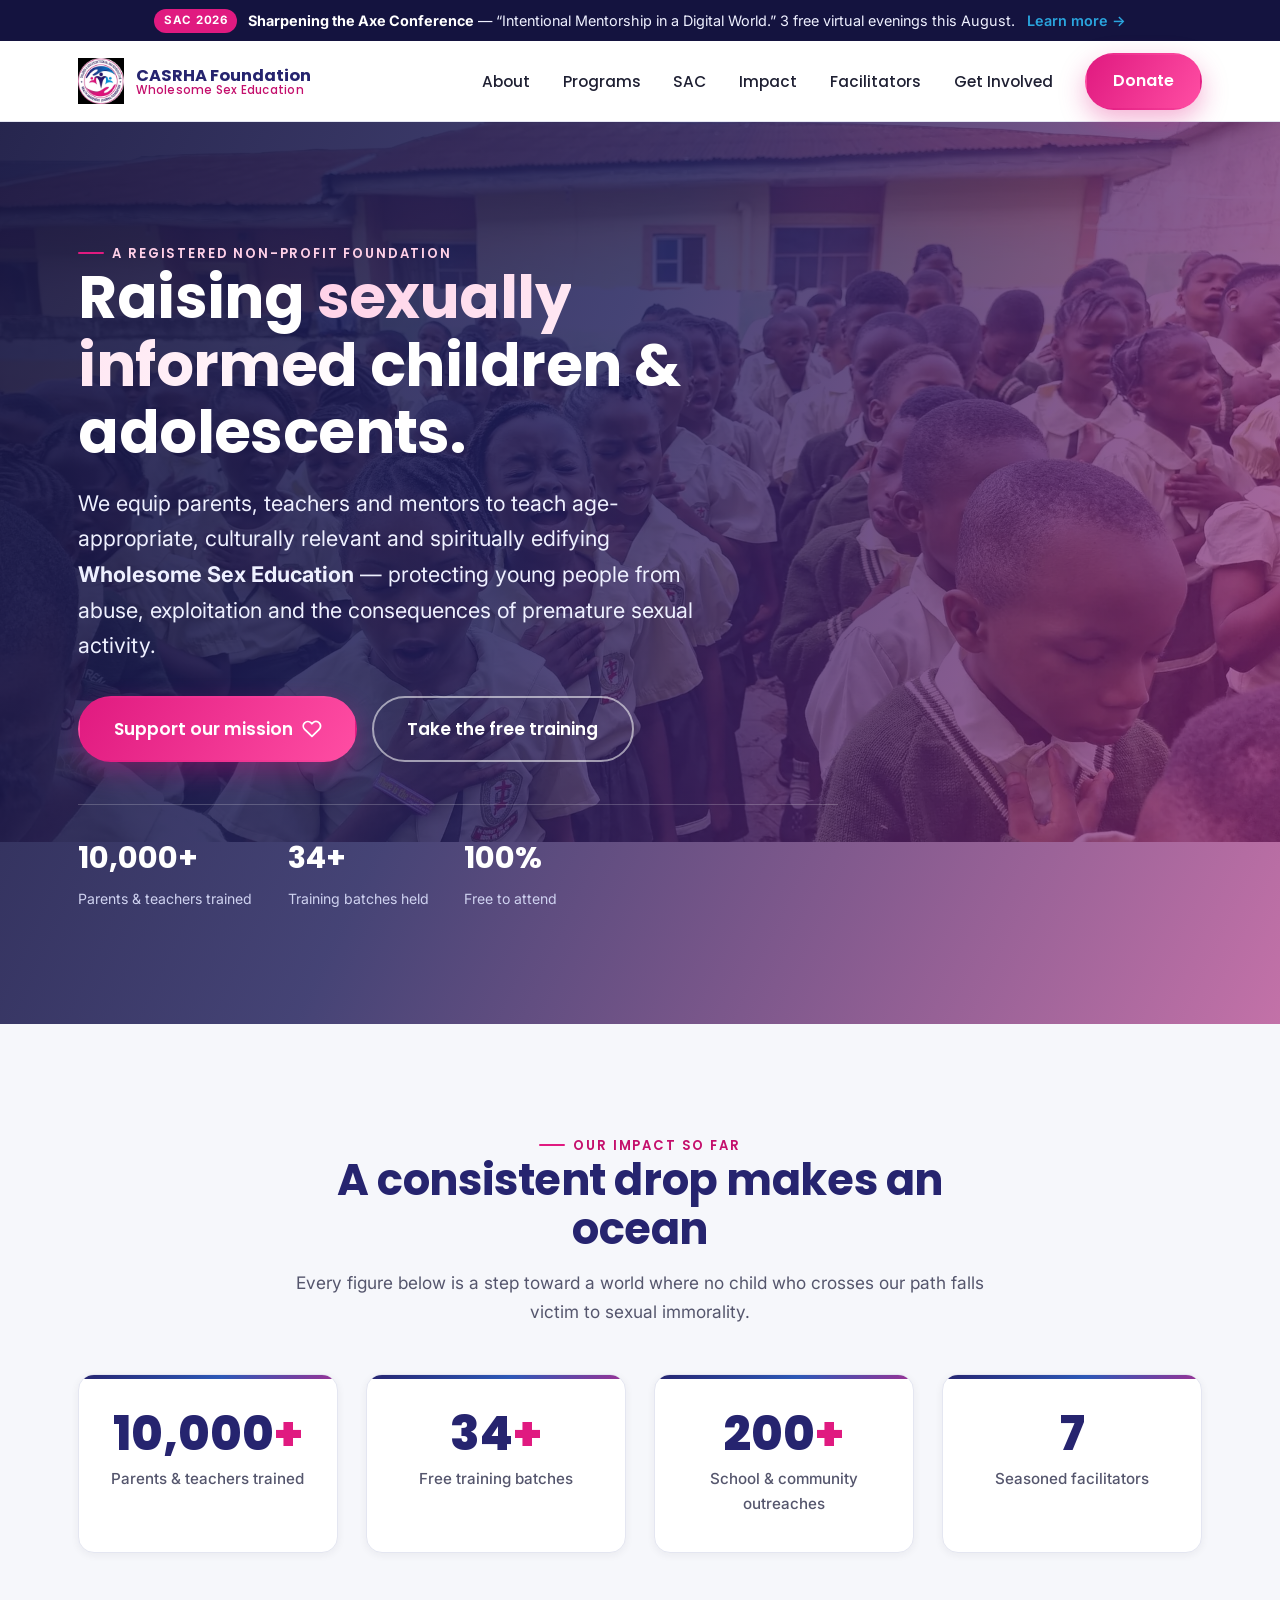
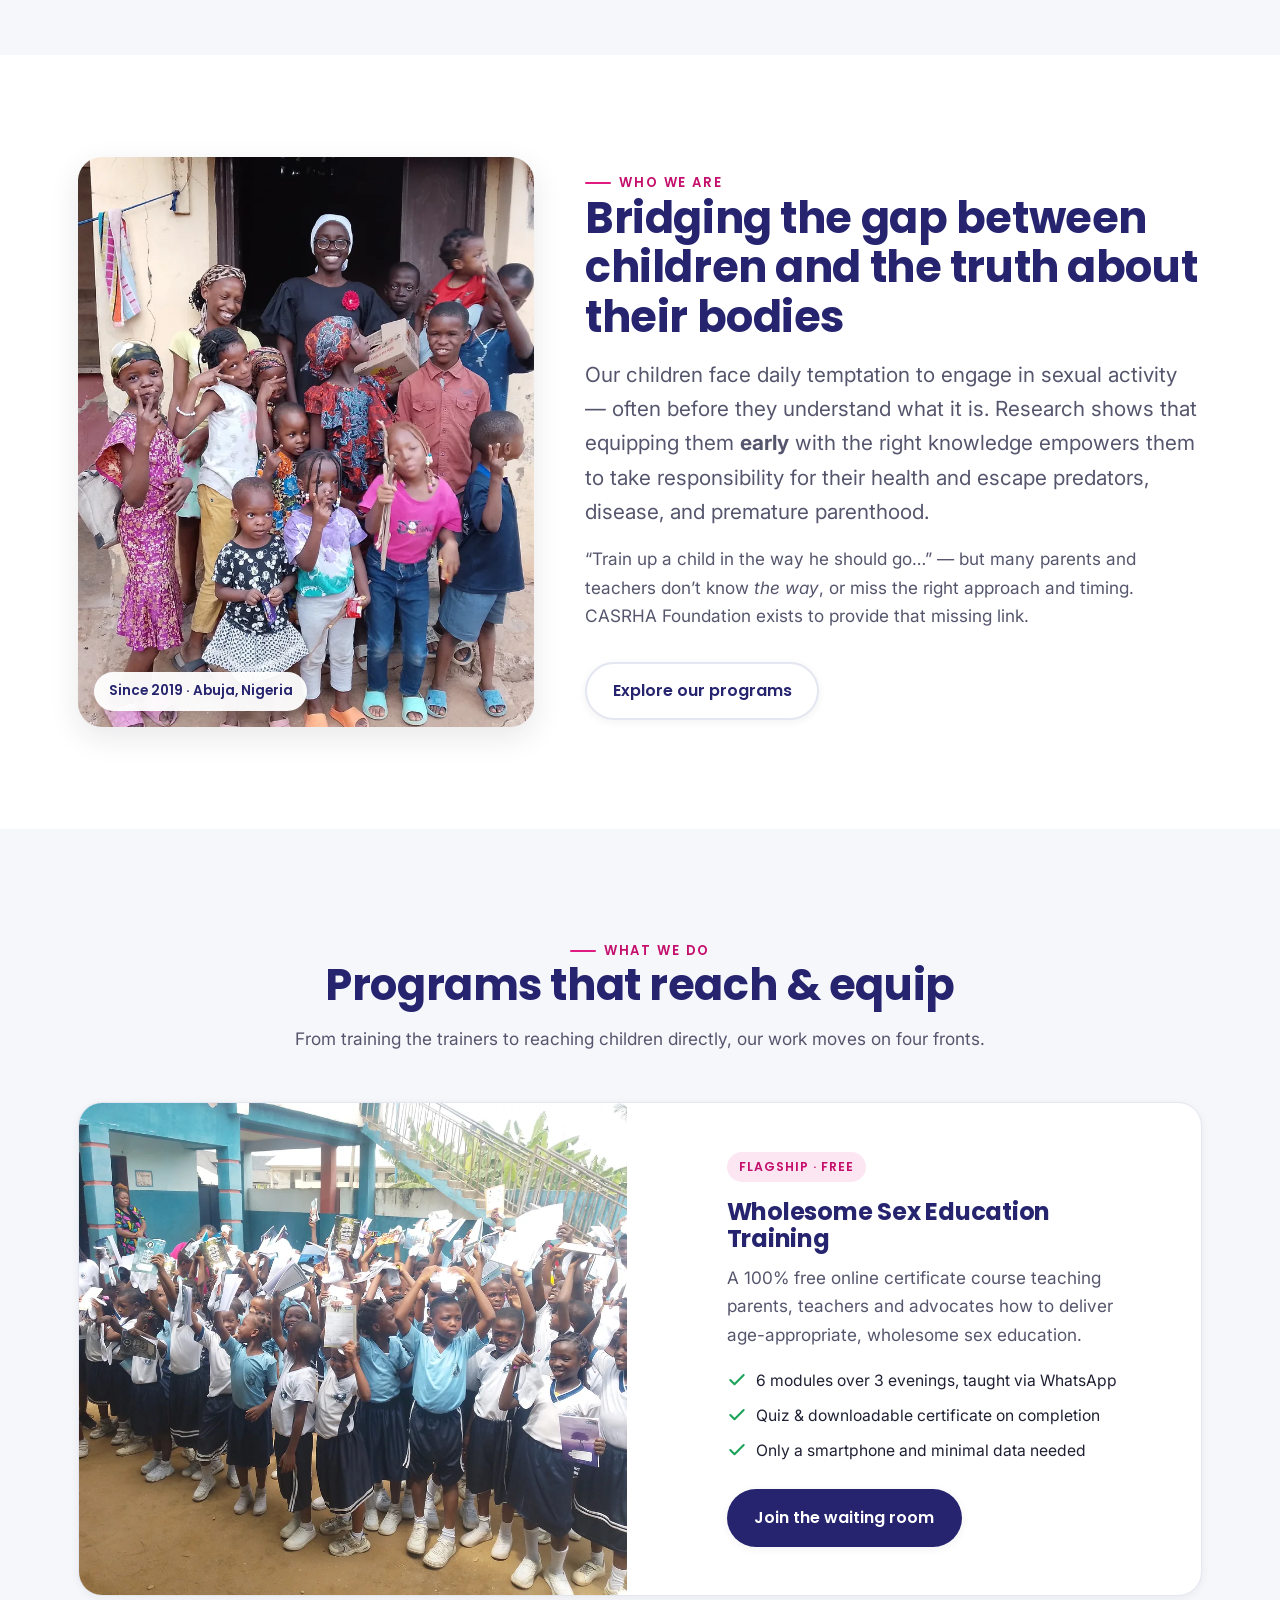
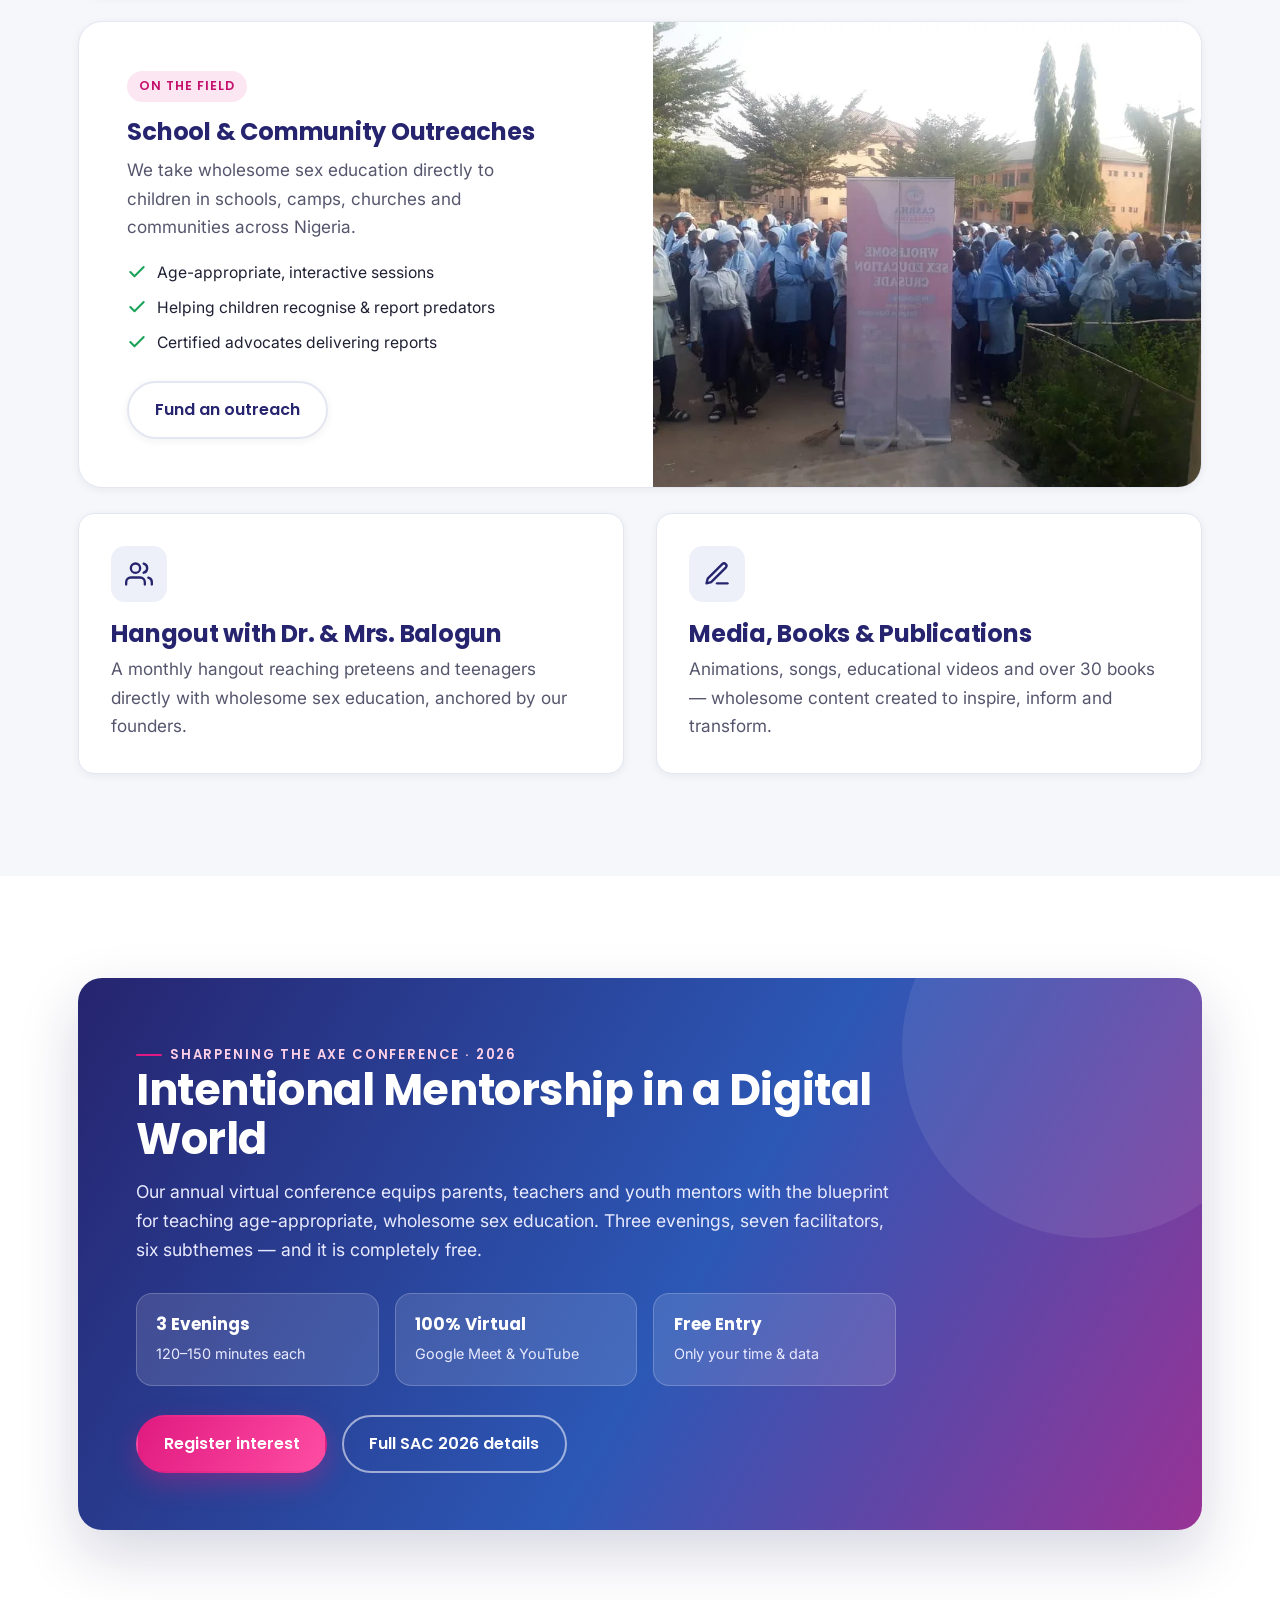
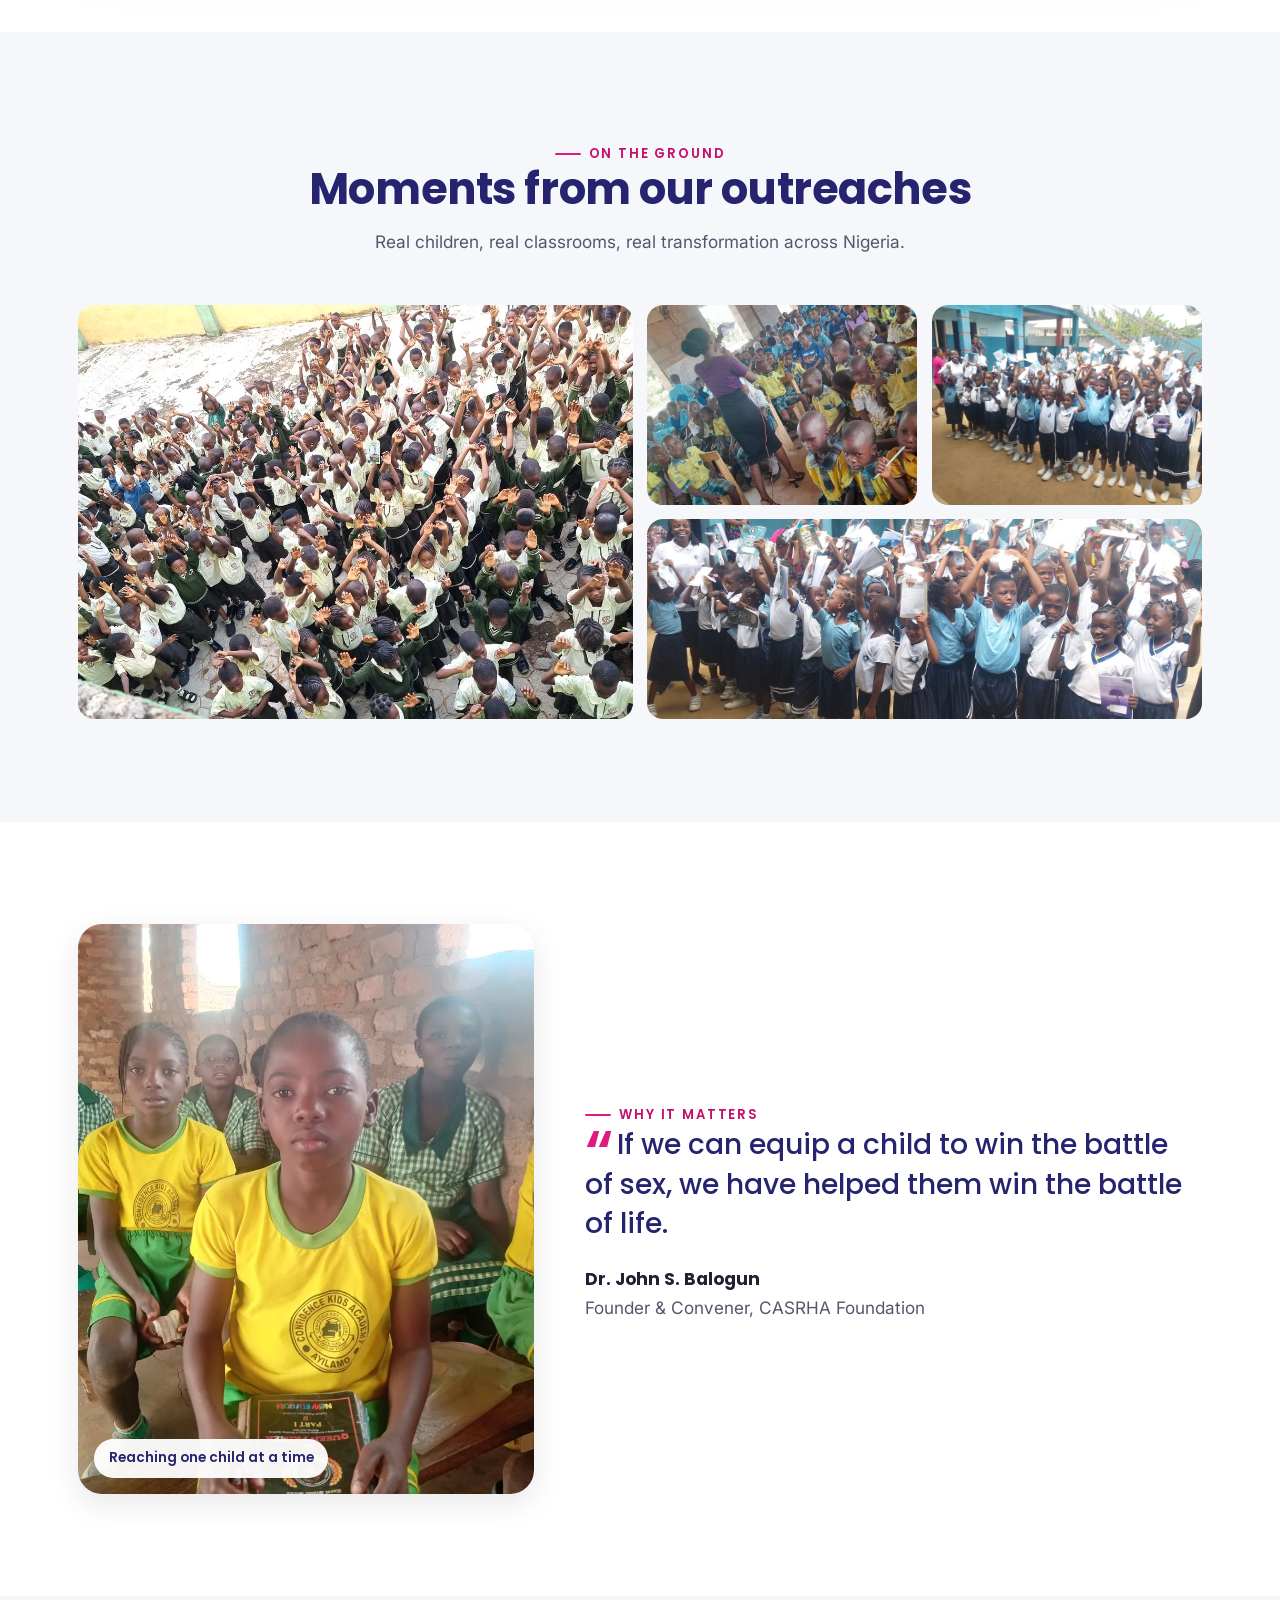
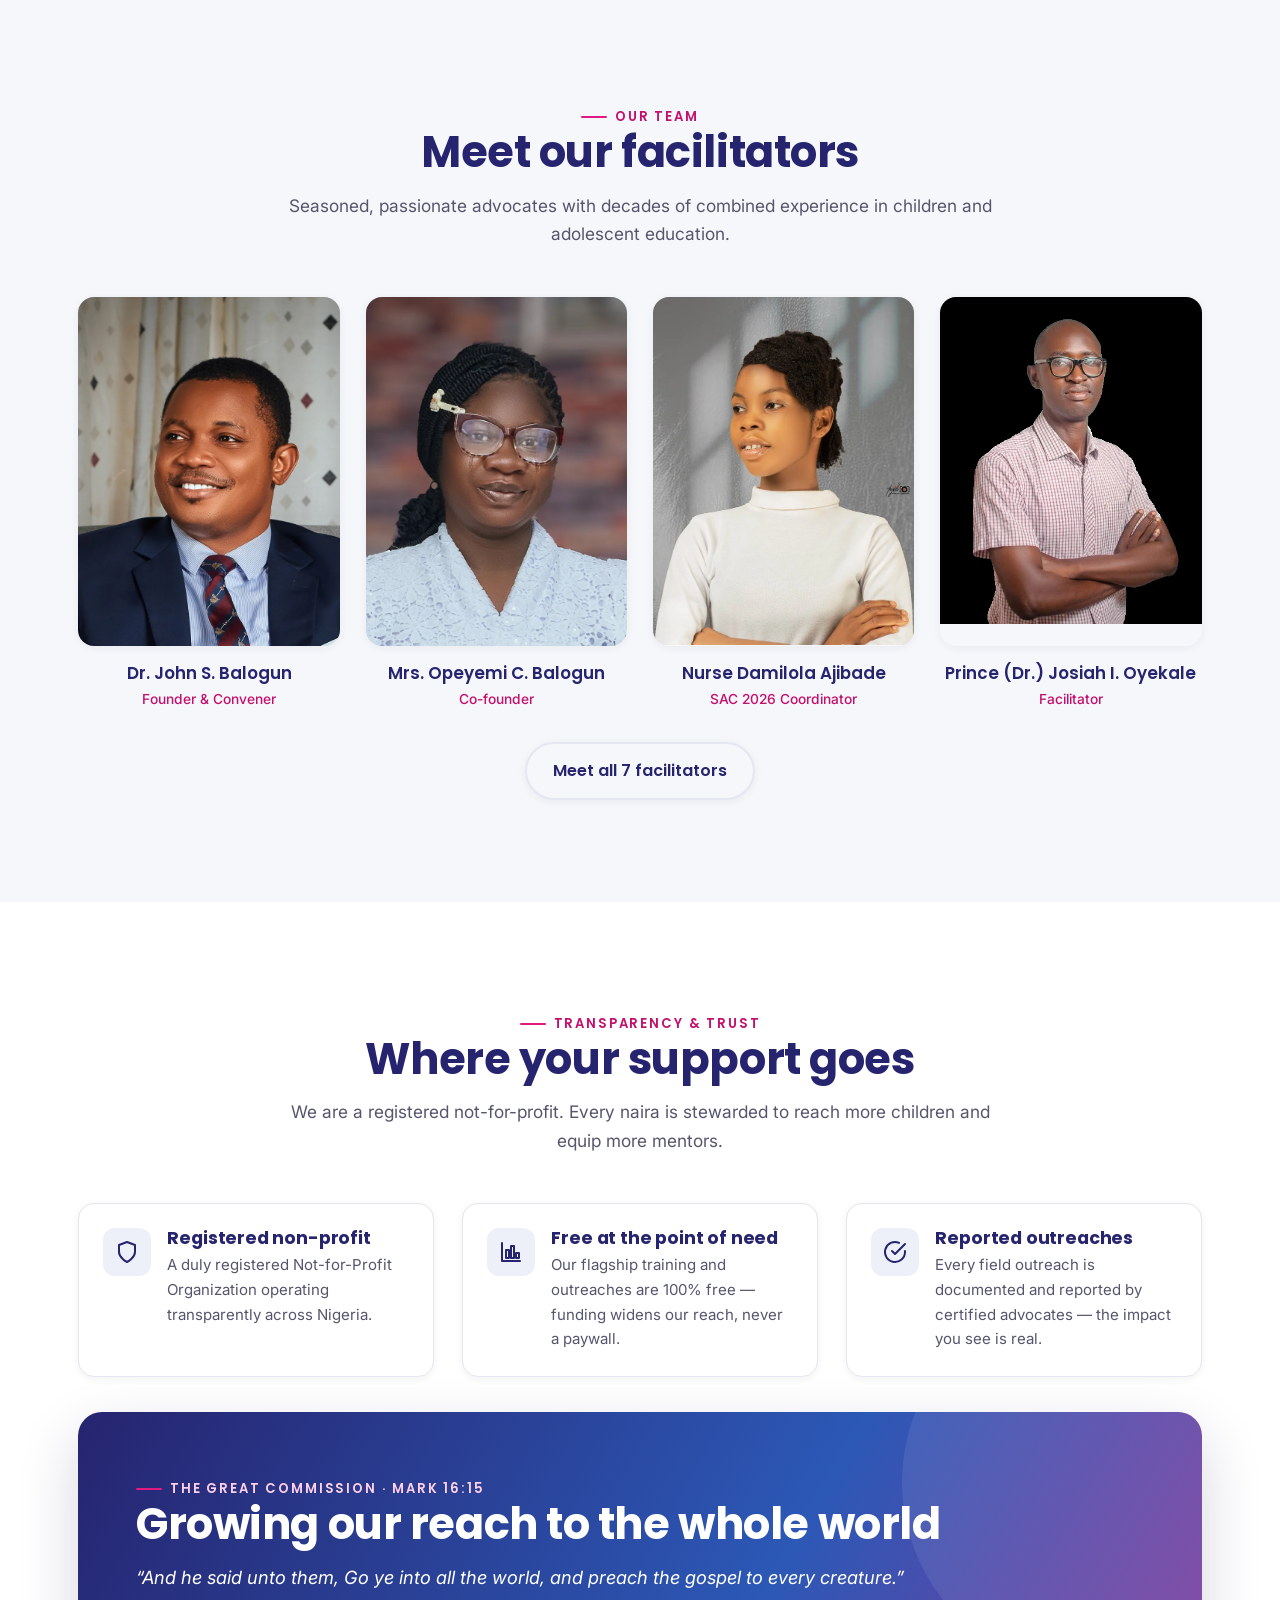
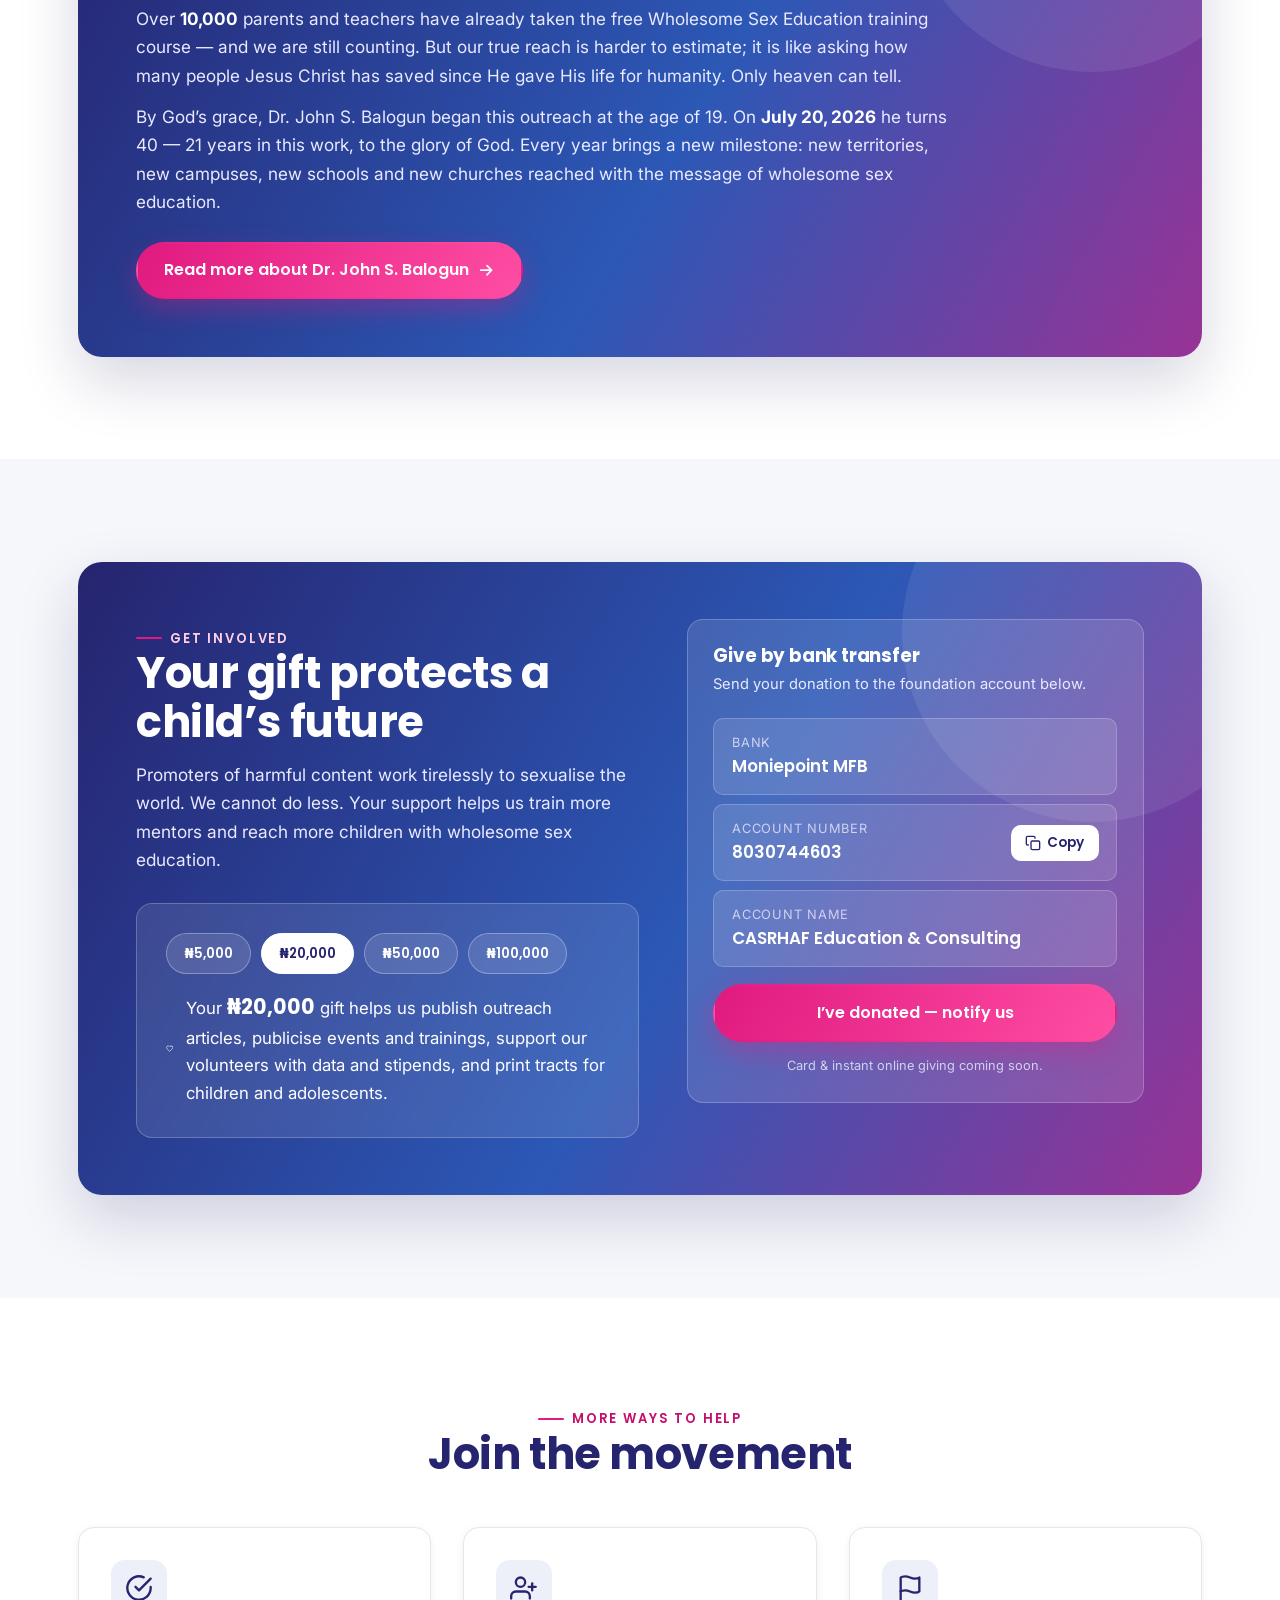
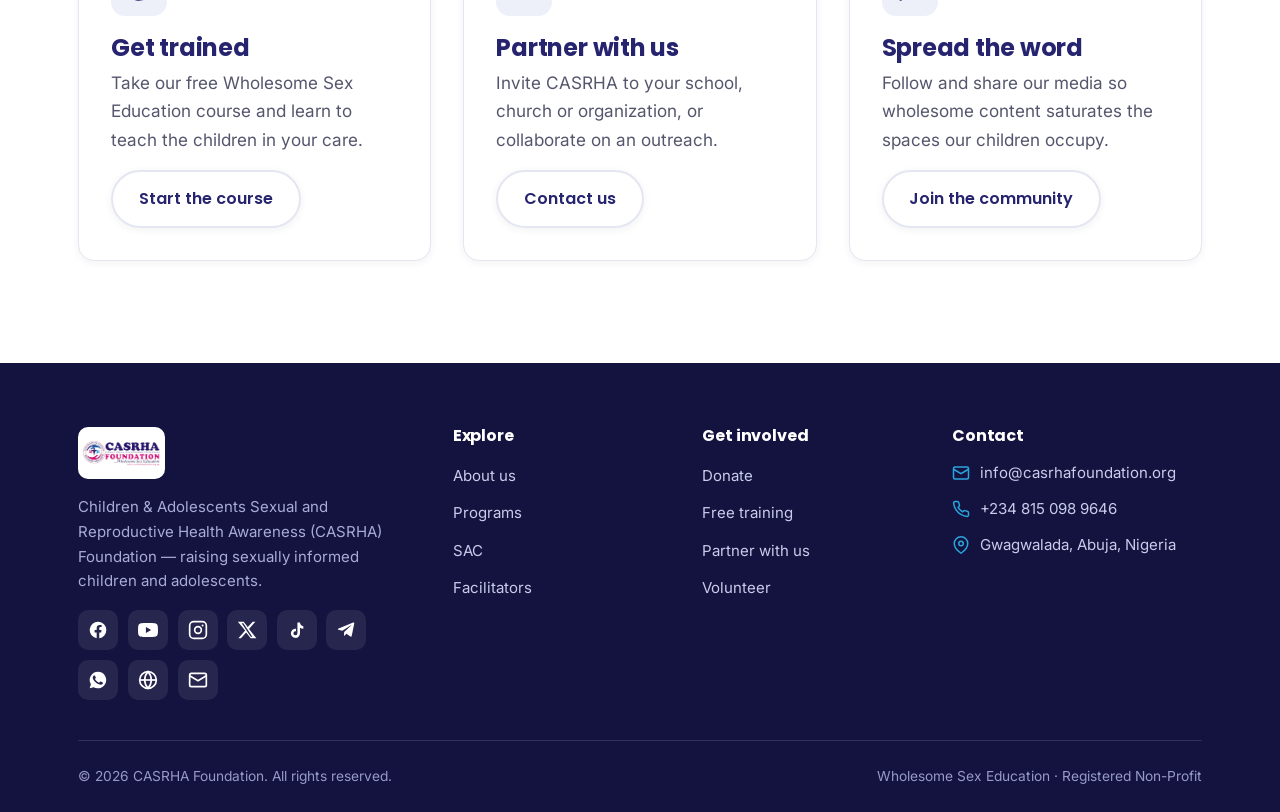
==== index.html @ a13e9d4f "Add files via upload" ====
<!DOCTYPE html>
<html lang="en">
<head>
  <meta charset="UTF-8" />
  <meta name="viewport" content="width=device-width, initial-scale=1.0" />
  <title>CASRHA Foundation — Raising Sexually Informed Children &amp; Adolescents</title>
  <meta name="description" content="The CASRHA Foundation equips parents, teachers and mentors to teach age-appropriate, wholesome sex education — protecting children and adolescents from abuse, exploitation and the consequences of premature sexual activity." />
  <meta name="theme-color" content="#26246F" />

  <!-- Open Graph -->
  <meta property="og:title" content="CASRHA Foundation — Wholesome Sex Education" />
  <meta property="og:description" content="Raising sexually informed children and adolescents through age-appropriate, wholesome sex education." />
  <meta property="og:type" content="website" />
  <meta property="og:image" content="assets/outreach/hero-main.jpg" />

  <link rel="icon" type="image/png" href="assets/logo/casrha-round.jpg" />

  <!-- Fonts: preconnect + display swap for speed -->
  <link rel="preconnect" href="https://fonts.googleapis.com" />
  <link rel="preconnect" href="https://fonts.gstatic.com" crossorigin />
  <link href="https://fonts.googleapis.com/css2?family=Poppins:wght@500;600;700;800&family=Inter:wght@400;500;600&display=swap" rel="stylesheet" />

  <link rel="preload" as="image" href="assets/outreach/hero-main.webp" />
  <link rel="stylesheet" href="css/styles.css" />
</head>
<body>
  <a class="skip-link" href="#main">Skip to main content</a>

  <!-- ===================== ANNOUNCEMENT ===================== -->
  <div class="announce">
    <div class="container">
      <span class="announce__badge">SAC 2026</span>
      <span><strong>Sharpening the Axe Conference</strong> — “Intentional Mentorship in a Digital World.” 3 free virtual evenings this August.</span>
      <a href="sac.html">Learn more →</a>
    </div>
  </div>

  <!-- ===================== HEADER ===================== -->
  <header class="header">
    <div class="container nav">
      <a class="brand" href="index.html" aria-label="CASRHA Foundation home">
        <img src="assets/logo/casrha-round.webp" onerror="this.onerror=null;this.src='assets/logo/casrha-round.jpg'" alt="CASRHA Foundation logo" width="46" height="46" />
        <span class="brand__text">CASRHA Foundation<span>Wholesome Sex Education</span></span>
      </a>

      <button class="nav__toggle" aria-label="Open menu" aria-expanded="false" aria-controls="navmenu">
        <span></span><span></span><span></span>
      </button>

      <div class="nav__menu" id="navmenu">
        <nav class="nav__links" aria-label="Primary">
          <a href="about.html">About</a>
          <a href="#programs">Programs</a>
          <a href="sac.html">SAC</a>
          <a href="#impact">Impact</a>
          <a href="#team">Facilitators</a>
          <a href="#involved">Get Involved</a>
        </nav>
        <a href="#donate" class="btn btn--cta">Donate</a>
      </div>
    </div>
  </header>
  <div class="nav__backdrop" aria-hidden="true"></div>

  <main id="main">

    <!-- ===================== HERO ===================== -->
    <section class="hero">
      <div class="hero__media">
        <picture>
          <source srcset="assets/outreach/hero-main.webp" type="image/webp" />
          <img src="assets/outreach/hero-main.jpg" alt="Nigerian schoolchildren singing together at a CASRHA Foundation outreach" fetchpriority="high" />
        </picture>
      </div>
      <div class="container">
        <div class="hero__inner">
          <span class="eyebrow" style="color:#ffd0e7">A registered non-profit foundation</span>
          <h1>Raising <span class="accent">sexually informed</span> children &amp; adolescents.</h1>
          <p class="hero__sub">
            We equip parents, teachers and mentors to teach age-appropriate, culturally relevant and
            spiritually edifying <strong>Wholesome Sex Education</strong> — protecting young people from abuse,
            exploitation and the consequences of premature sexual activity.
          </p>
          <div class="hero__actions">
            <a href="#donate" class="btn btn--cta btn--lg">Support our mission
              <svg viewBox="0 0 24 24" fill="none" stroke="currentColor" stroke-width="2.2" stroke-linecap="round" stroke-linejoin="round"><path d="M20.8 4.6a5.5 5.5 0 0 0-7.8 0L12 5.7l-1-1a5.5 5.5 0 0 0-7.8 7.8l1 1L12 21l7.8-7.6 1-1a5.5 5.5 0 0 0 0-7.8z"/></svg>
            </a>
            <a href="https://wa.me/2348150989646" class="btn btn--ghost btn--lg" target="_blank" rel="noopener">Take the free training</a>
          </div>
          <div class="hero__trust">
            <div class="hero__trust-item"><strong>10,000+</strong><span>Parents &amp; teachers trained</span></div>
            <div class="hero__trust-item"><strong>34+</strong><span>Training batches held</span></div>
            <div class="hero__trust-item"><strong>100%</strong><span>Free to attend</span></div>
          </div>
        </div>
      </div>
    </section>

    <!-- ===================== IMPACT COUNTERS ===================== -->
    <section class="section section--soft" id="impact">
      <div class="container">
        <div class="section-head section-head--center reveal">
          <span class="eyebrow eyebrow--center">Our impact so far</span>
          <h2>A consistent drop makes an ocean</h2>
          <p>Every figure below is a step toward a world where no child who crosses our path falls victim to sexual immorality.</p>
        </div>
        <div class="stats">
          <div class="stat reveal" data-delay="0">
            <div class="stat__num"><span data-count="10000">0</span><span class="suffix">+</span></div>
            <div class="stat__label">Parents &amp; teachers trained</div>
          </div>
          <div class="stat reveal" data-delay="1">
            <div class="stat__num"><span data-count="34">0</span><span class="suffix">+</span></div>
            <div class="stat__label">Free training batches</div>
          </div>
          <div class="stat reveal" data-delay="2">
            <div class="stat__num"><span data-count="200">0</span><span class="suffix">+</span></div>
            <div class="stat__label">School &amp; community outreaches</div>
          </div>
          <div class="stat reveal" data-delay="3">
            <div class="stat__num"><span data-count="7">0</span></div>
            <div class="stat__label">Seasoned facilitators</div>
          </div>
        </div>
      </div>
    </section>

    <!-- ===================== MISSION ===================== -->
    <section class="section" id="mission">
      <div class="container">
        <div class="spotlight">
          <div class="spotlight__media reveal">
            <picture>
              <source srcset="assets/outreach/gallery-03.webp" type="image/webp" />
              <img src="assets/outreach/gallery-03.jpg" alt="CASRHA facilitators with children and parents at a community outreach" loading="lazy" />
            </picture>
            <span class="spotlight__badge">Since 2019 · Abuja, Nigeria</span>
          </div>
          <div class="reveal" data-delay="1">
            <span class="eyebrow">Who we are</span>
            <h2>Bridging the gap between children and the truth about their bodies</h2>
            <p class="lead" style="margin-top:1rem;">
              Our children face daily temptation to engage in sexual activity — often before they understand what it is.
              Research shows that equipping them <strong>early</strong> with the right knowledge empowers them to take
              responsibility for their health and escape predators, disease, and premature parenthood.
            </p>
            <p style="margin-top:1rem; color:var(--ink-soft);">
              “Train up a child in the way he should go…” — but many parents and teachers don’t know
              <em>the way</em>, or miss the right approach and timing. CASRHA Foundation exists to provide that missing link.
            </p>
            <a href="#programs" class="btn btn--outline mt-2">Explore our programs</a>
          </div>
        </div>
      </div>
    </section>

    <!-- ===================== PROGRAMS ===================== -->
    <section class="section section--soft" id="programs">
      <div class="container">
        <div class="section-head section-head--center reveal">
          <span class="eyebrow eyebrow--center">What we do</span>
          <h2>Programs that reach &amp; equip</h2>
          <p>From training the trainers to reaching children directly, our work moves on four fronts.</p>
        </div>

        <div class="grid" style="gap:1.6rem;">
          <!-- Program 1: WSE Training -->
          <article class="program reveal">
            <div class="program__media">
              <picture>
                <source srcset="assets/outreach/gallery-04.webp" type="image/webp" />
                <img src="assets/outreach/gallery-04.jpg" alt="Students celebrating at a Wholesome Sex Education session" loading="lazy" />
              </picture>
            </div>
            <div class="program__body">
              <span class="program__tag">Flagship · Free</span>
              <h3>Wholesome Sex Education Training</h3>
              <p>A 100% free online certificate course teaching parents, teachers and advocates how to deliver age-appropriate, wholesome sex education.</p>
              <ul class="program__list">
                <li><svg viewBox="0 0 24 24" fill="none" stroke="currentColor" stroke-width="2.5" stroke-linecap="round" stroke-linejoin="round"><path d="M20 6 9 17l-5-5"/></svg> 6 modules over 3 evenings, taught via WhatsApp</li>
                <li><svg viewBox="0 0 24 24" fill="none" stroke="currentColor" stroke-width="2.5" stroke-linecap="round" stroke-linejoin="round"><path d="M20 6 9 17l-5-5"/></svg> Quiz &amp; downloadable certificate on completion</li>
                <li><svg viewBox="0 0 24 24" fill="none" stroke="currentColor" stroke-width="2.5" stroke-linecap="round" stroke-linejoin="round"><path d="M20 6 9 17l-5-5"/></svg> Only a smartphone and minimal data needed</li>
              </ul>
              <a href="https://wa.me/2348150989646" class="btn btn--primary" target="_blank" rel="noopener">Join the waiting room</a>
            </div>
          </article>

          <!-- Program 2: Outreaches -->
          <article class="program reveal">
            <div class="program__media">
              <picture>
                <source srcset="assets/outreach/gallery-01.webp" type="image/webp" />
                <img src="assets/outreach/gallery-01.jpg" alt="CASRHA school outreach with a branded banner" loading="lazy" />
              </picture>
            </div>
            <div class="program__body">
              <span class="program__tag">On the field</span>
              <h3>School &amp; Community Outreaches</h3>
              <p>We take wholesome sex education directly to children in schools, camps, churches and communities across Nigeria.</p>
              <ul class="program__list">
                <li><svg viewBox="0 0 24 24" fill="none" stroke="currentColor" stroke-width="2.5" stroke-linecap="round" stroke-linejoin="round"><path d="M20 6 9 17l-5-5"/></svg> Age-appropriate, interactive sessions</li>
                <li><svg viewBox="0 0 24 24" fill="none" stroke="currentColor" stroke-width="2.5" stroke-linecap="round" stroke-linejoin="round"><path d="M20 6 9 17l-5-5"/></svg> Helping children recognise &amp; report predators</li>
                <li><svg viewBox="0 0 24 24" fill="none" stroke="currentColor" stroke-width="2.5" stroke-linecap="round" stroke-linejoin="round"><path d="M20 6 9 17l-5-5"/></svg> Certified advocates delivering reports</li>
              </ul>
              <a href="#donate" class="btn btn--outline">Fund an outreach</a>
            </div>
          </article>

          <!-- Program 3: SAC + Hangout as cards -->
        </div>

        <div class="grid grid--2" style="margin-top:1.6rem;">
          <article class="card reveal">
            <div class="card__icon">
              <svg viewBox="0 0 24 24" fill="none" stroke="currentColor" stroke-width="2" stroke-linecap="round" stroke-linejoin="round"><path d="M17 21v-2a4 4 0 0 0-4-4H5a4 4 0 0 0-4 4v2"/><circle cx="9" cy="7" r="4"/><path d="M23 21v-2a4 4 0 0 0-3-3.87"/><path d="M16 3.13a4 4 0 0 1 0 7.75"/></svg>
            </div>
            <h3>Hangout with Dr. &amp; Mrs. Balogun</h3>
            <p>A monthly hangout reaching preteens and teenagers directly with wholesome sex education, anchored by our founders.</p>
          </article>
          <article class="card reveal" data-delay="1">
            <div class="card__icon">
              <svg viewBox="0 0 24 24" fill="none" stroke="currentColor" stroke-width="2" stroke-linecap="round" stroke-linejoin="round"><path d="M12 20h9"/><path d="M16.5 3.5a2.12 2.12 0 0 1 3 3L7 19l-4 1 1-4Z"/></svg>
            </div>
            <h3>Media, Books &amp; Publications</h3>
            <p>Animations, songs, educational videos and over 30 books — wholesome content created to inspire, inform and transform.</p>
          </article>
        </div>
      </div>
    </section>

    <!-- ===================== SAC 2026 FEATURE ===================== -->
    <section class="section" id="sac">
      <div class="container">
        <div class="donate-band" style="background:var(--grad-brand);">
          <div style="position:relative; max-width:760px;">
            <span class="eyebrow" style="color:#ffd0e7;">Sharpening the Axe Conference · 2026</span>
            <h2>Intentional Mentorship in a Digital World</h2>
            <p style="font-size:1.1rem;">
              Our annual virtual conference equips parents, teachers and youth mentors with the blueprint for teaching
              age-appropriate, wholesome sex education. Three evenings, seven facilitators, six subthemes — and it is
              completely free.
            </p>
            <div class="grid grid--3" style="margin-top:1.8rem; gap:1rem;">
              <div style="background:rgba(255,255,255,0.12); border:1px solid rgba(255,255,255,0.2); border-radius:var(--r-md); padding:1.1rem 1.2rem;">
                <strong style="font-family:var(--font-head); font-size:1.05rem; display:block;">3 Evenings</strong>
                <span style="color:#e9eaff; font-size:0.9rem;">120–150 minutes each</span>
              </div>
              <div style="background:rgba(255,255,255,0.12); border:1px solid rgba(255,255,255,0.2); border-radius:var(--r-md); padding:1.1rem 1.2rem;">
                <strong style="font-family:var(--font-head); font-size:1.05rem; display:block;">100% Virtual</strong>
                <span style="color:#e9eaff; font-size:0.9rem;">Google Meet &amp; YouTube</span>
              </div>
              <div style="background:rgba(255,255,255,0.12); border:1px solid rgba(255,255,255,0.2); border-radius:var(--r-md); padding:1.1rem 1.2rem;">
                <strong style="font-family:var(--font-head); font-size:1.05rem; display:block;">Free Entry</strong>
                <span style="color:#e9eaff; font-size:0.9rem;">Only your time &amp; data</span>
              </div>
            </div>
            <div class="hero__actions" style="margin-top:1.8rem;">
              <a href="https://docs.google.com/forms/d/e/1FAIpQLSd5p-fAOXEG-VoC1Ja6X1ZtbyxSSZmpUeqUJfX_bA2AP4_jpg/viewform" class="btn btn--cta" data-sac-form target="_blank" rel="noopener">Register interest</a>
              <a href="sac.html" class="btn btn--ghost">Full SAC 2026 details</a>
            </div>
          </div>
        </div>
      </div>
    </section>

    <!-- ===================== GALLERY / SOCIAL PROOF ===================== -->
    <section class="section section--soft">
      <div class="container">
        <div class="section-head section-head--center reveal">
          <span class="eyebrow eyebrow--center">On the ground</span>
          <h2>Moments from our outreaches</h2>
          <p>Real children, real classrooms, real transformation across Nigeria.</p>
        </div>
        <div class="gallery reveal">
          <button class="gallery__item gallery__item--wide gallery__item--tall" aria-label="View outreach photo">
            <img src="assets/outreach/gallery-05.jpg" data-full="assets/outreach/gallery-05.jpg" alt="A large assembly of schoolchildren at a CASRHA outreach" loading="lazy" />
          </button>
          <button class="gallery__item" aria-label="View outreach photo">
            <img src="assets/outreach/gallery-02.jpg" data-full="assets/outreach/gallery-02.jpg" alt="A packed classroom during a session" loading="lazy" />
          </button>
          <button class="gallery__item" aria-label="View outreach photo">
            <img src="assets/outreach/gallery-06.jpg" data-full="assets/outreach/gallery-06.jpg" alt="Children raising hands during an interactive session" loading="lazy" />
          </button>
          <button class="gallery__item gallery__item--wide" aria-label="View outreach photo">
            <img src="assets/outreach/gallery-04.jpg" data-full="assets/outreach/gallery-04.jpg" alt="Students celebrating at a Wholesome Sex Education session" loading="lazy" />
          </button>
        </div>
      </div>
    </section>

    <!-- ===================== TESTIMONIAL / SPOTLIGHT ===================== -->
    <section class="section">
      <div class="container">
        <div class="spotlight">
          <div class="spotlight__media reveal">
            <picture>
              <source srcset="assets/outreach/impact-testimonial.webp" type="image/webp" />
              <img src="assets/outreach/impact-testimonial.jpg" alt="A student holding a CASRHA recognition award" loading="lazy" />
            </picture>
            <span class="spotlight__badge">Reaching one child at a time</span>
          </div>
          <div class="reveal" data-delay="1">
            <span class="eyebrow">Why it matters</span>
            <blockquote>If we can equip a child to win the battle of sex, we have helped them win the battle of life.</blockquote>
            <cite>
              <strong>Dr. John S. Balogun</strong>
              Founder &amp; Convener, CASRHA Foundation
            </cite>
          </div>
        </div>
      </div>
    </section>

    <!-- ===================== FACILITATORS ===================== -->
    <section class="section section--soft" id="team">
      <div class="container">
        <div class="section-head section-head--center reveal">
          <span class="eyebrow eyebrow--center">Our team</span>
          <h2>Meet our facilitators</h2>
          <p>Seasoned, passionate advocates with decades of combined experience in children and adolescent education.</p>
        </div>
        <div class="people">
          <figure class="person reveal">
            <div class="person__photo"><picture><source srcset="assets/team/john-balogun.webp" type="image/webp"><img src="assets/team/john-balogun.jpg" alt="Dr. John S. Balogun" loading="lazy"></picture></div>
            <figcaption><div class="person__name">Dr. John S. Balogun</div><div class="person__role">Founder &amp; Convener</div></figcaption>
          </figure>
          <figure class="person reveal" data-delay="1">
            <div class="person__photo"><picture><source srcset="assets/team/opeyemi-balogun.webp" type="image/webp"><img src="assets/team/opeyemi-balogun.jpg" alt="Mrs. Opeyemi C. Balogun" loading="lazy"></picture></div>
            <figcaption><div class="person__name">Mrs. Opeyemi C. Balogun</div><div class="person__role">Co-founder</div></figcaption>
          </figure>
          <figure class="person reveal" data-delay="2">
            <div class="person__photo"><picture><source srcset="assets/team/damilola-ajibade.webp" type="image/webp"><img src="assets/team/damilola-ajibade.jpg" alt="Nurse Damilola Ajibade" loading="lazy"></picture></div>
            <figcaption><div class="person__name">Nurse Damilola Ajibade</div><div class="person__role">SAC 2026 Coordinator</div></figcaption>
          </figure>
          <figure class="person reveal" data-delay="3">
            <div class="person__photo"><picture><source srcset="assets/team/josiah-oyekale.webp" type="image/webp"><img src="assets/team/josiah-oyekale.jpg" alt="Prince (Dr.) Josiah I. Oyekale" loading="lazy"></picture></div>
            <figcaption><div class="person__name">Prince (Dr.) Josiah I. Oyekale</div><div class="person__role">Facilitator</div></figcaption>
          </figure>
        </div>
        <div class="text-center mt-2">
          <a href="about.html#team" class="btn btn--outline">Meet all 7 facilitators</a>
        </div>
      </div>
    </section>

    <!-- ===================== TRUST / TRANSPARENCY ===================== -->
    <section class="section" id="trust">
      <div class="container">
        <div class="section-head section-head--center reveal">
          <span class="eyebrow eyebrow--center">Transparency &amp; trust</span>
          <h2>Where your support goes</h2>
          <p>We are a registered not-for-profit. Every naira is stewarded to reach more children and equip more mentors.</p>
        </div>
        <div class="trust-grid" style="margin-bottom:2.2rem;">
          <div class="trust-card reveal">
            <div class="trust-card__icon"><svg viewBox="0 0 24 24" fill="none" stroke="currentColor" stroke-width="2" stroke-linecap="round" stroke-linejoin="round"><path d="M12 22s8-4 8-10V5l-8-3-8 3v7c0 6 8 10 8 10z"/></svg></div>
            <div><h3>Registered non-profit</h3><p>A duly registered Not-for-Profit Organization operating transparently across Nigeria.</p></div>
          </div>
          <div class="trust-card reveal" data-delay="1">
            <div class="trust-card__icon"><svg viewBox="0 0 24 24" fill="none" stroke="currentColor" stroke-width="2" stroke-linecap="round" stroke-linejoin="round"><path d="M3 3v18h18"/><rect x="7" y="10" width="3" height="8"/><rect x="12" y="6" width="3" height="12"/><rect x="17" y="13" width="3" height="5"/></svg></div>
            <div><h3>Free at the point of need</h3><p>Our flagship training and outreaches are 100% free — funding widens our reach, never a paywall.</p></div>
          </div>
          <div class="trust-card reveal" data-delay="2">
            <div class="trust-card__icon"><svg viewBox="0 0 24 24" fill="none" stroke="currentColor" stroke-width="2" stroke-linecap="round" stroke-linejoin="round"><path d="M22 11.08V12a10 10 0 1 1-5.93-9.14"/><path d="M22 4 12 14.01l-3-3"/></svg></div>
            <div><h3>Reported outreaches</h3><p>Every field outreach is documented and reported by certified advocates — the impact you see is real.</p></div>
          </div>
        </div>

        <div class="donate-band reveal" style="background:var(--grad-brand);">
          <div style="position:relative; max-width:820px;">
            <span class="eyebrow" style="color:#ffd0e7;">The Great Commission · Mark 16:15</span>
            <h2>Growing our reach to the whole world</h2>
            <p style="font-size:1.14rem; font-style:italic; color:#fff;">
              “And he said unto them, Go ye into all the world, and preach the gospel to every creature.”
            </p>
            <p>
              Over <strong style="color:#fff;">10,000</strong> parents and teachers have already taken the free
              Wholesome Sex Education training course — and we are still counting. But our true reach is harder to
              estimate; it is like asking how many people Jesus Christ has saved since He gave His life for humanity.
              Only heaven can tell.
            </p>
            <p>
              By God’s grace, Dr. John S. Balogun began this outreach at the age of 19. On
              <strong style="color:#fff;">July 20, 2026</strong> he turns 40 — 21 years in this work, to the glory of God.
              Every year brings a new milestone: new territories, new campuses, new schools and new churches reached
              with the message of wholesome sex education.
            </p>
            <a href="https://register.casrhafoundation.org/dr-john-s-balogun" class="btn btn--cta" style="margin-top:1.6rem;" target="_blank" rel="noopener">Read more about Dr. John S. Balogun
              <svg viewBox="0 0 24 24" fill="none" stroke="currentColor" stroke-width="2.2" stroke-linecap="round" stroke-linejoin="round"><path d="M5 12h14M13 6l6 6-6 6"/></svg>
            </a>
          </div>
        </div>
      </div>
    </section>

    <!-- ===================== DONATE ===================== -->
    <section class="section section--soft" id="donate">
      <div class="container">
        <div class="donate-band">
          <div style="position:relative; display:grid; grid-template-columns:1.1fr 1fr; gap:clamp(1.5rem,4vw,3rem); align-items:start;" class="donate-grid">
            <div>
              <span class="eyebrow" style="color:#ffd0e7;">Get involved</span>
              <h2>Your gift protects a child’s future</h2>
              <p style="font-size:1.08rem;">
                Promoters of harmful content work tirelessly to sexualise the world. We cannot do less.
                Your support helps us train more mentors and reach more children with wholesome sex education.
              </p>

              <!-- Impact calculator -->
              <div class="calc" aria-live="polite">
                <div class="calc__amounts" role="group" aria-label="Choose a donation amount">
                  <button class="calc__chip" data-amount="5000" type="button">₦5,000</button>
                  <button class="calc__chip" data-amount="20000" type="button">₦20,000</button>
                  <button class="calc__chip" data-amount="50000" type="button">₦50,000</button>
                  <button class="calc__chip" data-amount="100000" type="button">₦100,000</button>
                </div>
                <div class="calc__result">
                  <svg viewBox="0 0 24 24" width="24" height="24" fill="none" stroke="#fff" stroke-width="2" stroke-linecap="round" stroke-linejoin="round"><path d="M20.8 4.6a5.5 5.5 0 0 0-7.8 0L12 5.7l-1-1a5.5 5.5 0 0 0-7.8 7.8l1 1L12 21l7.8-7.6 1-1a5.5 5.5 0 0 0 0-7.8z"/></svg>
                  <span class="calc__result-text">Choose an amount to see how your gift is put to work.</span>
                </div>
              </div>
            </div>

            <!-- Bank transfer card (gateway-ready) -->
            <div>
              <div style="background:rgba(255,255,255,0.12); border:1px solid rgba(255,255,255,0.22); border-radius:var(--r-md); padding:clamp(1.2rem,3vw,1.6rem);">
                <h3 style="color:#fff; font-size:1.15rem;">Give by bank transfer</h3>
                <p style="color:#e9eaff; font-size:0.92rem; margin-top:0.3rem;">Send your donation to the foundation account below.</p>
                <div class="bank">
                  <div class="bank__row">
                    <div><div class="label">Bank</div><div class="value">Moniepoint MFB</div></div>
                  </div>
                  <div class="bank__row">
                    <div><div class="label">Account number</div><div class="value">8030744603</div></div>
                    <button class="copy-btn" data-copy="8030744603" type="button" aria-label="Copy account number">
                      <svg viewBox="0 0 24 24" width="16" height="16" fill="none" stroke="currentColor" stroke-width="2" stroke-linecap="round" stroke-linejoin="round"><rect x="9" y="9" width="13" height="13" rx="2"/><path d="M5 15H4a2 2 0 0 1-2-2V4a2 2 0 0 1 2-2h9a2 2 0 0 1 2 2v1"/></svg>
                      <span class="copy-label">Copy</span>
                    </button>
                  </div>
                  <div class="bank__row">
                    <div><div class="label">Account name</div><div class="value">CASRHAF Education &amp; Consulting</div></div>
                  </div>
                </div>
                <a href="https://wa.me/2348150989646?text=Hello%20CASRHA%20Foundation%2C%20I%20have%20made%20a%20donation." class="btn btn--cta btn--block" style="margin-top:1.1rem;" target="_blank" rel="noopener">I’ve donated — notify us</a>
                <p style="color:#cfd2f0; font-size:0.8rem; margin-top:0.8rem; text-align:center;">Card &amp; instant online giving coming soon.</p>
              </div>
            </div>
          </div>
        </div>
      </div>
    </section>

    <!-- ===================== GET INVOLVED (other ways) ===================== -->
    <section class="section" id="involved">
      <div class="container">
        <div class="section-head section-head--center reveal">
          <span class="eyebrow eyebrow--center">More ways to help</span>
          <h2>Join the movement</h2>
        </div>
        <div class="grid grid--3">
          <article class="card reveal">
            <div class="card__icon"><svg viewBox="0 0 24 24" fill="none" stroke="currentColor" stroke-width="2" stroke-linecap="round" stroke-linejoin="round"><path d="M22 11.08V12a10 10 0 1 1-5.93-9.14"/><path d="M22 4 12 14.01l-3-3"/></svg></div>
            <h3>Get trained</h3>
            <p>Take our free Wholesome Sex Education course and learn to teach the children in your care.</p>
            <a href="https://wa.me/2348150989646" class="btn btn--outline" style="margin-top:1rem;" target="_blank" rel="noopener">Start the course</a>
          </article>
          <article class="card reveal" data-delay="1">
            <div class="card__icon"><svg viewBox="0 0 24 24" fill="none" stroke="currentColor" stroke-width="2" stroke-linecap="round" stroke-linejoin="round"><path d="M17 21v-2a4 4 0 0 0-4-4H5a4 4 0 0 0-4 4v2"/><circle cx="9" cy="7" r="4"/><line x1="19" y1="8" x2="19" y2="14"/><line x1="22" y1="11" x2="16" y2="11"/></svg></div>
            <h3>Partner with us</h3>
            <p>Invite CASRHA to your school, church or organization, or collaborate on an outreach.</p>
            <a href="mailto:info@casrhafoundation.org" class="btn btn--outline" style="margin-top:1rem;">Contact us</a>
          </article>
          <article class="card reveal" data-delay="2">
            <div class="card__icon"><svg viewBox="0 0 24 24" fill="none" stroke="currentColor" stroke-width="2" stroke-linecap="round" stroke-linejoin="round"><path d="M4 15s1-1 4-1 5 2 8 2 4-1 4-1V3s-1 1-4 1-5-2-8-2-4 1-4 1z"/><line x1="4" y1="22" x2="4" y2="15"/></svg></div>
            <h3>Spread the word</h3>
            <p>Follow and share our media so wholesome content saturates the spaces our children occupy.</p>
            <a href="https://www.facebook.com/groups/554777765462462/" class="btn btn--outline" style="margin-top:1rem;" target="_blank" rel="noopener">Join the community</a>
          </article>
        </div>
      </div>
    </section>

  </main>

  <!-- ===================== FOOTER ===================== -->
  <footer class="footer">
    <div class="container">
      <div class="footer__grid">
        <div class="footer__brand">
          <img src="assets/logo/casrha-full-logo.png" alt="CASRHA Foundation" />
          <p>Children &amp; Adolescents Sexual and Reproductive Health Awareness (CASRHA) Foundation — raising sexually informed children and adolescents.</p>
          <div class="footer__social">
            <a href="https://web.facebook.com/drjohnbalogun" aria-label="Facebook" target="_blank" rel="noopener"><svg viewBox="0 0 24 24" fill="currentColor"><path d="M22 12a10 10 0 1 0-11.6 9.9v-7H7.9V12h2.5V9.8c0-2.5 1.5-3.9 3.7-3.9 1.1 0 2.2.2 2.2.2v2.4h-1.2c-1.2 0-1.6.8-1.6 1.5V12h2.7l-.4 2.9h-2.3v7A10 10 0 0 0 22 12z"/></svg></a>
            <a href="https://youtube.com/@jsbalogun?sub_confirmation=1" aria-label="YouTube" target="_blank" rel="noopener"><svg viewBox="0 0 24 24" fill="currentColor"><path d="M23.5 6.2a3 3 0 0 0-2.1-2.1C19.5 3.5 12 3.5 12 3.5s-7.5 0-9.4.6A3 3 0 0 0 .5 6.2 31 31 0 0 0 0 12a31 31 0 0 0 .5 5.8 3 3 0 0 0 2.1 2.1c1.9.6 9.4.6 9.4.6s7.5 0 9.4-.6a3 3 0 0 0 2.1-2.1A31 31 0 0 0 24 12a31 31 0 0 0-.5-5.8zM9.5 15.6V8.4l6.3 3.6-6.3 3.6z"/></svg></a>
            <a href="https://instagram.com/casrhafoundation" aria-label="Instagram" target="_blank" rel="noopener"><svg viewBox="0 0 24 24" fill="none" stroke="currentColor" stroke-width="2"><rect x="2" y="2" width="20" height="20" rx="5"/><circle cx="12" cy="12" r="4"/><circle cx="17.5" cy="6.5" r="1.2" fill="currentColor" stroke="none"/></svg></a>
            <a href="https://x.com/puritycrusaders" aria-label="Twitter / X" target="_blank" rel="noopener"><svg viewBox="0 0 24 24" fill="currentColor"><path d="M18.9 2H22l-7.6 8.7L23.3 22h-6.9l-5.4-7-6.2 7H1.7l8.1-9.3L1 2h7l4.9 6.5L18.9 2zm-2.4 18h1.9L7.6 4H5.6l10.9 16z"/></svg></a>
            <a href="https://tiktok.com/@casrhafoundation" aria-label="TikTok" target="_blank" rel="noopener"><svg viewBox="0 0 24 24" fill="currentColor"><path d="M16.6 5.8a4.3 4.3 0 0 1-1-2.8h-3.1v12.9a2.4 2.4 0 1 1-2.4-2.4c.2 0 .5 0 .7.1v-3.1a5.5 5.5 0 1 0 4.8 5.5V9.2a7.2 7.2 0 0 0 4 1.3V7.4a4.3 4.3 0 0 1-3-1.6z"/></svg></a>
            <a href="https://t.me/casrhafoundation" aria-label="Telegram" target="_blank" rel="noopener"><svg viewBox="0 0 24 24" fill="currentColor"><path d="M21.9 4.3 18.9 19c-.2 1-.8 1.2-1.7.8l-4.6-3.4-2.2 2.1c-.2.2-.4.4-.9.4l.3-4.6 8.4-7.6c.4-.3-.1-.5-.6-.2L7.5 13 3 11.6c-1-.3-1-1 .2-1.4L20.6 3c.8-.3 1.5.2 1.3 1.3z"/></svg></a>
            <a href="https://wa.me/2348150989646" aria-label="WhatsApp" target="_blank" rel="noopener"><svg viewBox="0 0 24 24" fill="currentColor"><path d="M12 2a10 10 0 0 0-8.5 15.2L2 22l4.9-1.3A10 10 0 1 0 12 2zm5.8 14.2c-.2.7-1.4 1.3-2 1.4-.5.1-1.2.1-1.9-.1-.4-.1-1-.3-1.8-.6-3-1.3-5-4.4-5.2-4.6-.1-.2-1.2-1.6-1.2-3s.7-2.1 1-2.4c.2-.3.5-.4.7-.4h.5c.2 0 .4 0 .6.5l.8 2c.1.2.1.4 0 .5l-.4.6-.3.3c-.2.2-.3.4-.1.7.2.3.9 1.4 1.9 2.3 1.3 1.1 2.3 1.5 2.6 1.6.3.1.5.1.7-.1l.9-1c.2-.3.4-.2.7-.1l2 .9c.3.2.5.3.5.4.1.2.1.7-.1 1.2z"/></svg></a>
            <a href="https://wse.casrhafoundation.org" aria-label="Website" target="_blank" rel="noopener"><svg viewBox="0 0 24 24" fill="none" stroke="currentColor" stroke-width="2"><circle cx="12" cy="12" r="10"/><path d="M2 12h20"/><path d="M12 2a15.3 15.3 0 0 1 4 10 15.3 15.3 0 0 1-4 10 15.3 15.3 0 0 1-4-10 15.3 15.3 0 0 1 4-10z"/></svg></a>
            <a href="mailto:info@casrhafoundation.org" aria-label="Email"><svg viewBox="0 0 24 24" fill="none" stroke="currentColor" stroke-width="2"><rect x="2" y="4" width="20" height="16" rx="2"/><path d="m22 7-10 6L2 7"/></svg></a>
          </div>
        </div>
        <div>
          <h4>Explore</h4>
          <ul class="footer__links">
            <li><a href="about.html">About us</a></li>
            <li><a href="#programs">Programs</a></li>
            <li><a href="sac.html">SAC</a></li>
            <li><a href="#team">Facilitators</a></li>
          </ul>
        </div>
        <div>
          <h4>Get involved</h4>
          <ul class="footer__links">
            <li><a href="#donate">Donate</a></li>
            <li><a href="https://wa.me/2348150989646" target="_blank" rel="noopener">Free training</a></li>
            <li><a href="mailto:info@casrhafoundation.org">Partner with us</a></li>
            <li><a href="#involved">Volunteer</a></li>
          </ul>
        </div>
        <div>
          <h4>Contact</h4>
          <ul class="footer__contact">
            <li><svg viewBox="0 0 24 24" fill="none" stroke="currentColor" stroke-width="2"><rect x="2" y="4" width="20" height="16" rx="2"/><path d="m22 7-10 6L2 7"/></svg> info@casrhafoundation.org</li>
            <li><svg viewBox="0 0 24 24" fill="none" stroke="currentColor" stroke-width="2"><path d="M22 16.9v3a2 2 0 0 1-2.2 2 19.8 19.8 0 0 1-8.6-3 19.5 19.5 0 0 1-6-6 19.8 19.8 0 0 1-3-8.6A2 2 0 0 1 4.1 2h3a2 2 0 0 1 2 1.7c.1 1 .4 1.9.7 2.8a2 2 0 0 1-.4 2.1L8.1 9.9a16 16 0 0 0 6 6l1.3-1.3a2 2 0 0 1 2.1-.4c.9.3 1.8.6 2.8.7a2 2 0 0 1 1.7 2z"/></svg> +234 815 098 9646</li>
            <li><svg viewBox="0 0 24 24" fill="none" stroke="currentColor" stroke-width="2"><path d="M21 10c0 7-9 13-9 13s-9-6-9-13a9 9 0 0 1 18 0z"/><circle cx="12" cy="10" r="3"/></svg> Gwagwalada, Abuja, Nigeria</li>
          </ul>
        </div>
      </div>
      <div class="footer__bottom">
        <span>© <span id="year">2026</span> CASRHA Foundation. All rights reserved.</span>
        <span>Wholesome Sex Education · Registered Non-Profit</span>
      </div>
    </div>
  </footer>

  <!-- Lightbox -->
  <div class="lightbox" aria-hidden="true">
    <button class="lightbox__close" aria-label="Close">&times;</button>
    <img src="" alt="" />
  </div>

  <script src="js/main.js" defer></script>
</body>
</html>
---- css/styles.css ----
/* =====================================================================
   CASRHA FOUNDATION — Design System
   styles.css  ·  Modern, warm, accessible (WCAG AA)
   Palette derived from the CASRHA logo (60-30-10):
     60% neutral canvas · 30% deep indigo structure · 10% magenta CTA accent
   ===================================================================== */

/* ---------------------------------------------------------------
   0. DESIGN TOKENS
   --------------------------------------------------------------- */
:root {
  /* Brand colours (from logo) */
  --indigo:        #26246F;   /* CASRHA wordmark, central figure */
  --indigo-700:    #1c1a57;
  --indigo-900:    #14133f;
  --magenta:       #E01A80;   /* FOUNDATION, caring hand — CTA accent */
  --magenta-600:   #c40f6c;
  --blue:          #2C58B6;   /* child figure */
  --cyan:          #2AA5DE;   /* child figure, swoosh */

  /* 60% — neutral canvas */
  --bg:            #ffffff;
  --bg-soft:       #f6f7fb;   /* soft indigo-tinted grey */
  --bg-tint:       #eef0f9;
  --ink:           #1f2033;   /* primary text — AA on white */
  --ink-soft:      #55566d;   /* secondary text */
  --line:          #e4e6f1;   /* hairline borders */

  /* Semantic */
  --gold:          #f4b53f;   /* warm highlight for stars/awards */
  --success:       #1ca35a;

  /* Gradients */
  --grad-brand:    linear-gradient(120deg, var(--indigo) 0%, var(--blue) 55%, var(--magenta) 130%);
  --grad-hero:     linear-gradient(115deg, rgba(20,19,63,0.92) 0%, rgba(28,26,87,0.82) 42%, rgba(224,26,128,0.55) 120%);
  --grad-cta:      linear-gradient(120deg, var(--magenta) 0%, #ff4da3 100%);
  --grad-soft:     linear-gradient(180deg, #ffffff 0%, var(--bg-soft) 100%);

  /* Typography */
  --font-head: "Poppins", system-ui, -apple-system, "Segoe UI", Roboto, sans-serif;
  --font-body: "Inter", system-ui, -apple-system, "Segoe UI", Roboto, sans-serif;

  /* Radii & shadows */
  --r-sm: 10px;
  --r-md: 16px;
  --r-lg: 24px;
  --r-pill: 999px;
  --shadow-sm: 0 2px 8px rgba(31, 32, 51, 0.06);
  --shadow-md: 0 10px 30px rgba(31, 32, 51, 0.10);
  --shadow-lg: 0 24px 60px rgba(28, 26, 87, 0.18);
  --shadow-cta: 0 10px 26px rgba(224, 26, 128, 0.34);

  /* Layout */
  --maxw: 1200px;
  --gut: clamp(1.1rem, 4vw, 2.4rem);
  --section-y: clamp(3.5rem, 8vw, 6.5rem);

  --ease: cubic-bezier(0.22, 1, 0.36, 1);
}

/* ---------------------------------------------------------------
   1. RESET & BASE
   --------------------------------------------------------------- */
*, *::before, *::after { box-sizing: border-box; }
* { margin: 0; }

html { scroll-behavior: smooth; -webkit-text-size-adjust: 100%; }
@media (prefers-reduced-motion: reduce) {
  html { scroll-behavior: auto; }
  *, *::before, *::after { animation-duration: 0.001ms !important; transition-duration: 0.001ms !important; }
}

body {
  font-family: var(--font-body);
  color: var(--ink);
  background: var(--bg);
  line-height: 1.65;
  font-size: clamp(1rem, 0.96rem + 0.2vw, 1.075rem);
  -webkit-font-smoothing: antialiased;
  text-rendering: optimizeLegibility;
  overflow-x: hidden;
}

img, picture, svg, video { display: block; max-width: 100%; height: auto; }
a { color: var(--magenta-600); text-decoration: none; }
a:hover { text-decoration: underline; }
ul { list-style: none; padding: 0; }

h1, h2, h3, h4 { font-family: var(--font-head); line-height: 1.14; color: var(--indigo); font-weight: 700; letter-spacing: -0.01em; }
h1 { font-size: clamp(2.1rem, 1.4rem + 3.2vw, 3.7rem); }
h2 { font-size: clamp(1.7rem, 1.2rem + 2.2vw, 2.7rem); }
h3 { font-size: clamp(1.2rem, 1.05rem + 0.8vw, 1.5rem); }

/* Accessible focus — visible on every interactive element */
:focus-visible {
  outline: 3px solid var(--cyan);
  outline-offset: 3px;
  border-radius: 4px;
}
.skip-link {
  position: absolute; left: -999px; top: 0; z-index: 200;
  background: var(--indigo); color: #fff; padding: 0.8rem 1.2rem;
  border-radius: 0 0 var(--r-sm) 0; font-weight: 600;
}
.skip-link:focus { left: 0; }

/* ---------------------------------------------------------------
   2. LAYOUT HELPERS
   --------------------------------------------------------------- */
.container { width: 100%; max-width: var(--maxw); margin-inline: auto; padding-inline: var(--gut); }
.section { padding-block: var(--section-y); }
.section--soft { background: var(--bg-soft); }
.section--tint { background: var(--grad-soft); }

.eyebrow {
  display: inline-flex; align-items: center; gap: 0.5rem;
  font-family: var(--font-head); font-weight: 600; font-size: 0.82rem;
  letter-spacing: 0.14em; text-transform: uppercase;
  color: var(--magenta-600);
}
.eyebrow::before { content: ""; width: 26px; height: 2px; background: var(--magenta); border-radius: 2px; }
.eyebrow--center { justify-content: center; }

.section-head { max-width: 720px; margin-bottom: clamp(2rem, 5vw, 3rem); }
.section-head--center { margin-inline: auto; text-align: center; }
.section-head p { color: var(--ink-soft); margin-top: 0.9rem; font-size: 1.08rem; }

.lead { font-size: clamp(1.05rem, 1rem + 0.5vw, 1.3rem); color: var(--ink-soft); }

/* ---------------------------------------------------------------
   3. BUTTONS
   --------------------------------------------------------------- */
.btn {
  --_bg: var(--indigo); --_fg: #fff;
  display: inline-flex; align-items: center; justify-content: center; gap: 0.55rem;
  font-family: var(--font-head); font-weight: 600; font-size: 1rem;
  padding: 0.85rem 1.6rem; border-radius: var(--r-pill);
  background: var(--_bg); color: var(--_fg); border: 2px solid transparent;
  cursor: pointer; transition: transform 0.18s var(--ease), box-shadow 0.2s var(--ease), background 0.2s;
  text-decoration: none; white-space: nowrap;
}
.btn:hover { text-decoration: none; transform: translateY(-2px); }
.btn:active { transform: translateY(0); }
.btn svg { width: 1.15em; height: 1.15em; }

.btn--cta { --_bg: transparent; background: var(--grad-cta); color: #fff; box-shadow: var(--shadow-cta); }
.btn--cta:hover { box-shadow: 0 16px 34px rgba(224,26,128,0.44); }

.btn--primary { --_bg: var(--indigo); box-shadow: var(--shadow-sm); }
.btn--primary:hover { background: var(--indigo-700); }

.btn--ghost { --_bg: transparent; --_fg: #fff; border-color: rgba(255,255,255,0.55); }
.btn--ghost:hover { background: rgba(255,255,255,0.12); border-color: #fff; }

.btn--outline { --_bg: transparent; --_fg: var(--indigo); border-color: var(--line); box-shadow: var(--shadow-sm); }
.btn--outline:hover { border-color: var(--indigo); background: var(--bg-soft); }

.btn--lg { padding: 1.05rem 2.1rem; font-size: 1.08rem; }
.btn--block { width: 100%; }

/* ---------------------------------------------------------------
   4. ANNOUNCEMENT BAR
   --------------------------------------------------------------- */
.announce {
  background: var(--indigo-900); color: #eef0ff;
  font-size: 0.9rem; text-align: center;
}
.announce .container { display: flex; align-items: center; justify-content: center; gap: 0.7rem; padding-block: 0.55rem; flex-wrap: wrap; }
.announce strong { color: #fff; }
.announce .announce__badge {
  background: var(--magenta); color: #fff; font-weight: 700;
  font-size: 0.72rem; letter-spacing: 0.06em; text-transform: uppercase;
  padding: 0.15rem 0.6rem; border-radius: var(--r-pill);
}
.announce a { color: var(--cyan); font-weight: 600; }

/* ---------------------------------------------------------------
   5. HEADER / NAV
   --------------------------------------------------------------- */
.header {
  position: sticky; top: 0; z-index: 100;
  background: rgba(255,255,255,0.86);
  backdrop-filter: saturate(1.4) blur(12px);
  border-bottom: 1px solid var(--line);
  transition: box-shadow 0.25s;
}
.header.is-scrolled { box-shadow: var(--shadow-sm); }
.nav { display: flex; align-items: center; justify-content: space-between; gap: 1rem; padding-block: 0.7rem; }
.brand { display: flex; align-items: center; gap: 0.7rem; flex-shrink: 0; }
.brand img { height: 46px; width: auto; }
.brand__text { font-family: var(--font-head); font-weight: 700; color: var(--indigo); line-height: 1.05; font-size: 1.02rem; }
.brand__text span { display: block; font-weight: 500; font-size: 0.72rem; color: var(--magenta-600); letter-spacing: 0.02em; }

.nav__links { display: flex; align-items: center; gap: 0.35rem; }
.nav__links a {
  font-family: var(--font-head); font-weight: 500; font-size: 0.96rem;
  color: var(--ink); padding: 0.5rem 0.85rem; border-radius: var(--r-sm);
  transition: color 0.15s, background 0.15s;
}
.nav__links a:hover { color: var(--indigo); background: var(--bg-soft); text-decoration: none; }
.nav__links a.is-active { color: var(--magenta-600); }

.nav__actions { display: flex; align-items: center; gap: 0.6rem; }
.nav__toggle {
  display: none; width: 46px; height: 46px; border: 1px solid var(--line);
  background: #fff; border-radius: var(--r-sm); cursor: pointer;
  align-items: center; justify-content: center; flex-direction: column; gap: 5px;
}
.nav__toggle span { display: block; width: 22px; height: 2px; background: var(--indigo); border-radius: 2px; transition: transform 0.25s var(--ease), opacity 0.2s; }
.nav__toggle[aria-expanded="true"] span:nth-child(1) { transform: translateY(7px) rotate(45deg); }
.nav__toggle[aria-expanded="true"] span:nth-child(2) { opacity: 0; }
.nav__toggle[aria-expanded="true"] span:nth-child(3) { transform: translateY(-7px) rotate(-45deg); }

@media (max-width: 940px) {
  .nav__toggle { display: flex; }
  .nav__menu {
    position: fixed; inset: 0 0 0 auto; width: min(84vw, 340px);
    background: #fff; box-shadow: var(--shadow-lg);
    flex-direction: column; align-items: stretch; justify-content: flex-start;
    padding: 5.5rem 1.4rem 2rem; gap: 0.2rem;
    transform: translateX(100%); transition: transform 0.32s var(--ease);
    display: flex;
  }
  .nav__menu.is-open { transform: translateX(0); }
  .nav__links { flex-direction: column; align-items: stretch; gap: 0.1rem; }
  .nav__links a { padding: 0.85rem 1rem; font-size: 1.05rem; border-radius: var(--r-sm); }
  .nav__menu .btn { margin-top: 1rem; }
  .nav__backdrop { position: fixed; inset: 0; background: rgba(20,19,63,0.4); opacity: 0; visibility: hidden; transition: opacity 0.3s; z-index: 90; }
  .nav__backdrop.is-open { opacity: 1; visibility: visible; }
}
@media (min-width: 941px) {
  .nav__menu { display: flex; align-items: center; gap: 1.2rem; }
  .nav__backdrop { display: none; }
}

/* ---------------------------------------------------------------
   6. HERO
   --------------------------------------------------------------- */
.hero { position: relative; color: #fff; isolation: isolate; overflow: hidden; }
.hero__media { position: absolute; inset: 0; z-index: -2; }
.hero__media img { width: 100%; height: 100%; object-fit: cover; object-position: center 30%; }
.hero::after { content: ""; position: absolute; inset: 0; z-index: -1; background: var(--grad-hero); }
.hero__inner { padding-block: clamp(3.5rem, 9vw, 7rem); max-width: 760px; }
.hero h1 { color: #fff; }
.hero h1 .accent { background: linear-gradient(120deg,#ffd0e7,#fff); -webkit-background-clip: text; background-clip: text; color: transparent; }
.hero__sub { font-size: clamp(1.08rem, 1rem + 0.6vw, 1.35rem); color: #eef0ff; margin-top: 1.2rem; max-width: 620px; }
.hero__actions { display: flex; flex-wrap: wrap; gap: 0.9rem; margin-top: 2rem; }
.hero__trust { display: flex; flex-wrap: wrap; gap: 1.5rem 2.2rem; margin-top: 2.6rem; padding-top: 1.8rem; border-top: 1px solid rgba(255,255,255,0.2); }
.hero__trust-item strong { display: block; font-family: var(--font-head); font-size: 1.9rem; font-weight: 700; color: #fff; }
.hero__trust-item span { font-size: 0.88rem; color: #cfd2f0; }

/* ---------------------------------------------------------------
   7. IMPACT COUNTERS
   --------------------------------------------------------------- */
.stats { display: grid; grid-template-columns: repeat(4, 1fr); gap: clamp(1rem, 3vw, 1.8rem); }
.stat {
  text-align: center; padding: clamp(1.4rem, 3vw, 2.2rem) 1rem;
  background: #fff; border: 1px solid var(--line); border-radius: var(--r-md);
  box-shadow: var(--shadow-sm); position: relative; overflow: hidden;
}
.stat::before { content: ""; position: absolute; top: 0; left: 0; right: 0; height: 4px; background: var(--grad-brand); }
.stat__num { font-family: var(--font-head); font-weight: 800; color: var(--indigo); font-size: clamp(2rem, 1.4rem + 2.4vw, 3rem); line-height: 1; }
.stat__num .suffix { color: var(--magenta); }
.stat__label { margin-top: 0.5rem; color: var(--ink-soft); font-size: 0.95rem; font-weight: 500; }
@media (max-width: 720px) { .stats { grid-template-columns: repeat(2, 1fr); } }

/* ---------------------------------------------------------------
   8. CARDS / GRID PRIMITIVES
   --------------------------------------------------------------- */
.grid { display: grid; gap: clamp(1.2rem, 3vw, 2rem); }
.grid--2 { grid-template-columns: repeat(2, 1fr); }
.grid--3 { grid-template-columns: repeat(3, 1fr); }
.grid--4 { grid-template-columns: repeat(4, 1fr); }
@media (max-width: 900px) { .grid--3, .grid--4 { grid-template-columns: repeat(2, 1fr); } }
@media (max-width: 620px) { .grid--2, .grid--3, .grid--4 { grid-template-columns: 1fr; } }

.card {
  background: #fff; border: 1px solid var(--line); border-radius: var(--r-md);
  padding: clamp(1.4rem, 3vw, 2rem); box-shadow: var(--shadow-sm);
  transition: transform 0.22s var(--ease), box-shadow 0.22s var(--ease), border-color 0.2s;
}
.card:hover { transform: translateY(-4px); box-shadow: var(--shadow-md); border-color: transparent; }
.card__icon {
  width: 56px; height: 56px; border-radius: 14px; display: grid; place-items: center;
  background: var(--bg-tint); color: var(--indigo); margin-bottom: 1.1rem;
}
.card__icon svg { width: 28px; height: 28px; }
.card h3 { margin-bottom: 0.5rem; }
.card p { color: var(--ink-soft); }

/* Program cards (feature) */
.program {
  display: grid; grid-template-columns: 1.05fr 1fr; align-items: center;
  gap: clamp(1.5rem, 4vw, 3.5rem); background: #fff; border: 1px solid var(--line);
  border-radius: var(--r-lg); overflow: hidden; box-shadow: var(--shadow-sm);
}
.program:nth-child(even) { grid-template-columns: 1fr 1.05fr; }
.program:nth-child(even) .program__media { order: 2; }
.program__media { position: relative; align-self: stretch; min-height: 280px; }
.program__media img { position: absolute; inset: 0; width: 100%; height: 100%; object-fit: cover; }
.program__body { padding: clamp(1.6rem, 4vw, 3rem); }
.program__tag { display: inline-block; font-family: var(--font-head); font-weight: 600; font-size: 0.78rem; letter-spacing: 0.08em; text-transform: uppercase; color: var(--magenta-600); background: #fce6f1; padding: 0.3rem 0.75rem; border-radius: var(--r-pill); margin-bottom: 1rem; }
.program__body p { color: var(--ink-soft); margin-top: 0.7rem; }
.program__list { margin: 1.2rem 0 1.6rem; display: grid; gap: 0.55rem; }
.program__list li { display: flex; gap: 0.6rem; align-items: flex-start; color: var(--ink); font-size: 0.98rem; }
.program__list svg { flex-shrink: 0; width: 20px; height: 20px; color: var(--success); margin-top: 2px; }
@media (max-width: 780px) {
  .program, .program:nth-child(even) { grid-template-columns: 1fr; }
  .program:nth-child(even) .program__media { order: 0; }
  .program__media { min-height: 220px; }
}

/* ---------------------------------------------------------------
   9. GALLERY (social proof)
   --------------------------------------------------------------- */
.gallery { display: grid; grid-template-columns: repeat(4, 1fr); grid-auto-rows: 200px; gap: 0.9rem; }
.gallery__item { position: relative; overflow: hidden; border-radius: var(--r-md); cursor: pointer; background: var(--bg-soft); border: none; padding: 0; }
.gallery__item img { width: 100%; height: 100%; object-fit: cover; transition: transform 0.5s var(--ease); }
.gallery__item:hover img { transform: scale(1.07); }
.gallery__item::after { content: ""; position: absolute; inset: 0; background: linear-gradient(180deg, transparent 55%, rgba(20,19,63,0.55)); opacity: 0; transition: opacity 0.3s; }
.gallery__item:hover::after { opacity: 1; }
.gallery__item--tall { grid-row: span 2; }
.gallery__item--wide { grid-column: span 2; }
@media (max-width: 820px) { .gallery { grid-template-columns: repeat(2, 1fr); grid-auto-rows: 160px; } .gallery__item--wide { grid-column: span 2; } }
@media (max-width: 480px) { .gallery__item--tall { grid-row: span 1; } }

/* Lightbox */
.lightbox { position: fixed; inset: 0; z-index: 300; background: rgba(15,14,40,0.92); display: none; align-items: center; justify-content: center; padding: 1.5rem; }
.lightbox.is-open { display: flex; }
.lightbox img { max-width: min(92vw, 1100px); max-height: 86vh; border-radius: var(--r-md); box-shadow: var(--shadow-lg); }
.lightbox__close { position: absolute; top: 1.2rem; right: 1.4rem; width: 48px; height: 48px; border-radius: 50%; background: rgba(255,255,255,0.14); border: none; color: #fff; font-size: 1.5rem; cursor: pointer; display: grid; place-items: center; }
.lightbox__close:hover { background: rgba(255,255,255,0.28); }

/* ---------------------------------------------------------------
   10. TESTIMONIAL / IMPACT SPOTLIGHT
   --------------------------------------------------------------- */
.spotlight { display: grid; grid-template-columns: 0.85fr 1.15fr; gap: clamp(1.6rem, 4vw, 3.5rem); align-items: center; }
.spotlight__media { border-radius: var(--r-lg); overflow: hidden; box-shadow: var(--shadow-md); position: relative; }
.spotlight__media img { width: 100%; aspect-ratio: 4/5; object-fit: cover; }
.spotlight__badge { position: absolute; left: 1rem; bottom: 1rem; background: rgba(255,255,255,0.95); color: var(--indigo); font-family: var(--font-head); font-weight: 600; font-size: 0.85rem; padding: 0.5rem 0.9rem; border-radius: var(--r-pill); box-shadow: var(--shadow-sm); }
.spotlight blockquote { font-family: var(--font-head); font-weight: 500; font-size: clamp(1.25rem, 1rem + 1.2vw, 1.75rem); line-height: 1.4; color: var(--indigo); }
.spotlight blockquote::before { content: "“"; color: var(--magenta); font-size: 2.4em; line-height: 0; vertical-align: -0.35em; margin-right: 0.05em; }
.spotlight cite { display: block; margin-top: 1.4rem; font-style: normal; color: var(--ink-soft); }
.spotlight cite strong { display: block; color: var(--ink); font-family: var(--font-head); }
@media (max-width: 780px) { .spotlight { grid-template-columns: 1fr; } .spotlight__media { max-width: 380px; } }

/* ---------------------------------------------------------------
   11. FACILITATORS PREVIEW
   --------------------------------------------------------------- */
.people { display: grid; grid-template-columns: repeat(4, 1fr); gap: clamp(1rem, 2.5vw, 1.6rem); }
.person { text-align: center; }
.person__photo { position: relative; border-radius: var(--r-md); overflow: hidden; aspect-ratio: 3/4; box-shadow: var(--shadow-sm); background: var(--bg-soft); }
.person__photo img { width: 100%; height: 100%; object-fit: cover; transition: transform 0.4s var(--ease); }
.person:hover .person__photo img { transform: scale(1.05); }
.person__name { font-family: var(--font-head); font-weight: 600; color: var(--indigo); margin-top: 0.9rem; font-size: 1.05rem; }
.person__role { color: var(--magenta-600); font-size: 0.86rem; font-weight: 500; }
@media (max-width: 820px) { .people { grid-template-columns: repeat(2, 1fr); } }

/* ---------------------------------------------------------------
   12. TRUST / TRANSPARENCY
   --------------------------------------------------------------- */
.trust-grid { display: grid; grid-template-columns: repeat(3, 1fr); gap: clamp(1rem, 3vw, 1.8rem); }
@media (max-width: 820px) { .trust-grid { grid-template-columns: 1fr; } }
.trust-card { display: flex; gap: 1rem; align-items: flex-start; background: #fff; border: 1px solid var(--line); border-radius: var(--r-md); padding: 1.5rem; box-shadow: var(--shadow-sm); }
.trust-card__icon { flex-shrink: 0; width: 48px; height: 48px; border-radius: 12px; display: grid; place-items: center; background: var(--bg-tint); color: var(--indigo); }
.trust-card__icon svg { width: 24px; height: 24px; }
.trust-card h3 { font-size: 1.1rem; }
.trust-card p { color: var(--ink-soft); font-size: 0.94rem; margin-top: 0.3rem; }

/* Fund progress bar */
.fund { background: #fff; border: 1px solid var(--line); border-radius: var(--r-lg); padding: clamp(1.5rem, 4vw, 2.4rem); box-shadow: var(--shadow-md); }
.fund__head { display: flex; justify-content: space-between; align-items: baseline; flex-wrap: wrap; gap: 0.5rem; }
.fund__raised { font-family: var(--font-head); font-weight: 700; font-size: 1.6rem; color: var(--indigo); }
.fund__goal { color: var(--ink-soft); }
.fund__track { height: 14px; background: var(--bg-tint); border-radius: var(--r-pill); overflow: hidden; margin: 1rem 0 0.6rem; }
.fund__fill { height: 100%; width: 0; background: var(--grad-cta); border-radius: var(--r-pill); transition: width 1.4s var(--ease); }
.fund__meta { display: flex; justify-content: space-between; color: var(--ink-soft); font-size: 0.9rem; }

/* ---------------------------------------------------------------
   13. DONATE / IMPACT CALCULATOR
   --------------------------------------------------------------- */
.donate-band { position: relative; overflow: hidden; color: #fff; border-radius: var(--r-lg); background: var(--grad-brand); padding: clamp(2rem, 5vw, 3.6rem); box-shadow: var(--shadow-lg); }
.donate-band::before { content: ""; position: absolute; width: 380px; height: 380px; background: rgba(255,255,255,0.08); border-radius: 50%; top: -120px; right: -80px; }
.donate-band h2 { color: #fff; position: relative; }
.donate-band p { color: #e9eaff; position: relative; margin-top: 0.8rem; }

.calc { position: relative; background: rgba(255,255,255,0.1); border: 1px solid rgba(255,255,255,0.22); border-radius: var(--r-md); padding: clamp(1.2rem, 3vw, 1.8rem); margin-top: 1.8rem; backdrop-filter: blur(4px); }
.calc__amounts { display: flex; flex-wrap: wrap; gap: 0.6rem; margin-bottom: 1rem; }
.calc__chip { font-family: var(--font-head); font-weight: 600; color: #fff; background: rgba(255,255,255,0.12); border: 1.5px solid rgba(255,255,255,0.3); padding: 0.6rem 1.1rem; border-radius: var(--r-pill); cursor: pointer; transition: all 0.15s; }
.calc__chip:hover { background: rgba(255,255,255,0.22); }
.calc__chip.is-active { background: #fff; color: var(--indigo); border-color: #fff; }
.calc__result { display: flex; align-items: center; gap: 0.8rem; font-size: 1.05rem; min-height: 2.5rem; }
.calc__result strong { font-family: var(--font-head); font-size: 1.3rem; }

/* Bank details copy */
.bank { display: grid; gap: 0.6rem; margin-top: 1.4rem; }
.bank__row { display: flex; align-items: center; justify-content: space-between; gap: 1rem; background: rgba(255,255,255,0.12); border: 1px solid rgba(255,255,255,0.2); border-radius: var(--r-sm); padding: 0.8rem 1.1rem; }
.bank__row .label { font-size: 0.8rem; color: #cfd2f0; text-transform: uppercase; letter-spacing: 0.06em; }
.bank__row .value { font-family: var(--font-head); font-weight: 600; font-size: 1.05rem; }
.copy-btn { background: #fff; color: var(--indigo); border: none; border-radius: var(--r-sm); padding: 0.5rem 0.9rem; font-family: var(--font-head); font-weight: 600; font-size: 0.85rem; cursor: pointer; display: inline-flex; align-items: center; gap: 0.4rem; transition: background 0.15s; }
.copy-btn:hover { background: var(--bg-tint); }
.copy-btn.is-copied { background: var(--success); color: #fff; }

/* ---------------------------------------------------------------
   14. FOOTER
   --------------------------------------------------------------- */
.footer { background: var(--indigo-900); color: #c9cbec; padding-block: clamp(2.8rem, 6vw, 4rem) 1.5rem; }
.footer__grid { display: grid; grid-template-columns: 1.6fr 1fr 1fr 1.2fr; gap: clamp(1.6rem, 4vw, 2.6rem); }
.footer__brand img { height: 52px; background: #fff; border-radius: 10px; padding: 4px; }
.footer__brand p { margin-top: 1rem; font-size: 0.94rem; color: #a9abd6; max-width: 34ch; }
.footer h4 { color: #fff; font-size: 1rem; margin-bottom: 1rem; }
.footer__links li { margin-bottom: 0.55rem; }
.footer__links a { color: #c9cbec; font-size: 0.94rem; }
.footer__links a:hover { color: #fff; }
.footer__contact li { display: flex; gap: 0.6rem; align-items: flex-start; margin-bottom: 0.7rem; font-size: 0.94rem; }
.footer__contact svg { width: 18px; height: 18px; flex-shrink: 0; margin-top: 3px; color: var(--cyan); }
.footer__social { display: flex; flex-wrap: wrap; gap: 0.6rem; margin-top: 1rem; }
.footer__social a { width: 40px; height: 40px; border-radius: 10px; background: rgba(255,255,255,0.08); display: grid; place-items: center; color: #fff; transition: background 0.15s; }
.footer__social a:hover { background: var(--magenta); }
.footer__social svg { width: 20px; height: 20px; }
.footer__bottom { border-top: 1px solid rgba(255,255,255,0.12); margin-top: 2.5rem; padding-top: 1.5rem; display: flex; justify-content: space-between; flex-wrap: wrap; gap: 0.6rem; font-size: 0.86rem; color: #9799c8; }
@media (max-width: 820px) { .footer__grid { grid-template-columns: 1fr 1fr; } }
@media (max-width: 520px) { .footer__grid { grid-template-columns: 1fr; } }

/* ---------------------------------------------------------------
   15. SCROLL REVEAL
   --------------------------------------------------------------- */
.reveal { opacity: 0; transform: translateY(24px); transition: opacity 0.7s var(--ease), transform 0.7s var(--ease); }
.reveal.is-visible { opacity: 1; transform: none; }
.reveal[data-delay="1"] { transition-delay: 0.08s; }
.reveal[data-delay="2"] { transition-delay: 0.16s; }
.reveal[data-delay="3"] { transition-delay: 0.24s; }

/* ---------------------------------------------------------------
   16. PAGE HEADER (interior pages)
   --------------------------------------------------------------- */
.page-header {
  position: relative; overflow: hidden; isolation: isolate;
  background: var(--grad-brand); color: #fff;
  padding-block: clamp(2.6rem, 7vw, 4.6rem);
}
.page-header::before { content: ""; position: absolute; width: 420px; height: 420px; background: rgba(255,255,255,0.08); border-radius: 50%; top: -160px; right: -100px; z-index: -1; }
.page-header::after  { content: ""; position: absolute; width: 260px; height: 260px; background: rgba(255,255,255,0.06); border-radius: 50%; bottom: -140px; left: -60px; z-index: -1; }
.page-header h1 { color: #fff; max-width: 16ch; }
.page-header p { color: #e9eaff; margin-top: 1rem; font-size: clamp(1.05rem, 1rem + 0.5vw, 1.25rem); max-width: 60ch; }
.page-header .eyebrow { color: #ffd0e7; }
.page-header .eyebrow::before { background: #ffd0e7; }

.crumbs { display: flex; align-items: center; gap: 0.5rem; font-size: 0.88rem; margin-bottom: 1.2rem; color: #cfd2f0; }
.crumbs a { color: #fff; font-weight: 500; }
.crumbs a:hover { color: #ffd0e7; text-decoration: none; }
.crumbs span { color: #a9abd6; }

/* ---------------------------------------------------------------
   17. FACILITATOR BIO CARDS (about page)
   --------------------------------------------------------------- */
.bios { display: grid; grid-template-columns: repeat(3, 1fr); gap: clamp(1.2rem, 3vw, 2rem); }
@media (max-width: 900px) { .bios { grid-template-columns: repeat(2, 1fr); } }
@media (max-width: 600px) { .bios { grid-template-columns: 1fr; } }

.bio {
  background: #fff; border: 1px solid var(--line); border-radius: var(--r-lg);
  overflow: hidden; box-shadow: var(--shadow-sm);
  display: flex; flex-direction: column;
  transition: transform 0.22s var(--ease), box-shadow 0.22s var(--ease), border-color 0.2s;
}
.bio:hover { transform: translateY(-4px); box-shadow: var(--shadow-md); border-color: transparent; }
.bio__photo { position: relative; aspect-ratio: 4/5; background: var(--bg-soft); overflow: hidden; }
.bio__photo img { width: 100%; height: 100%; object-fit: cover; transition: transform 0.4s var(--ease); }
.bio:hover .bio__photo img { transform: scale(1.05); }
.bio__body { padding: clamp(1.2rem, 2.5vw, 1.6rem); display: flex; flex-direction: column; flex: 1; }
.bio__name { font-family: var(--font-head); font-weight: 700; color: var(--indigo); font-size: 1.2rem; }
.bio__role { color: var(--magenta-600); font-weight: 600; font-size: 0.85rem; font-family: var(--font-head); text-transform: uppercase; letter-spacing: 0.06em; margin-top: 0.2rem; }
.bio__text { color: var(--ink-soft); font-size: 0.95rem; margin-top: 0.8rem; }
.bio--lead { grid-column: span 3; flex-direction: row; }
.bio--lead .bio__photo { flex: 0 0 clamp(200px, 34%, 340px); aspect-ratio: auto; }
.bio--lead .bio__body { justify-content: center; }
.bio--lead .bio__name { font-size: clamp(1.3rem, 1.1rem + 0.8vw, 1.7rem); }
@media (max-width: 900px) { .bio--lead { grid-column: span 2; } }
@media (max-width: 640px) { .bio--lead { grid-column: 1; flex-direction: column; } .bio--lead .bio__photo { flex: none; aspect-ratio: 4/5; } }

/* Values list (about page) */
.value { display: flex; gap: 1rem; align-items: flex-start; }
.value__icon { flex-shrink: 0; width: 52px; height: 52px; border-radius: 14px; display: grid; place-items: center; background: var(--bg-tint); color: var(--indigo); }
.value__icon svg { width: 26px; height: 26px; }
.value h3 { font-size: 1.15rem; }
.value p { color: var(--ink-soft); font-size: 0.96rem; margin-top: 0.35rem; }

/* ---------------------------------------------------------------
   18. COUNTDOWN (SAC page)
   --------------------------------------------------------------- */
.countdown { display: flex; flex-wrap: wrap; justify-content: center; gap: clamp(0.6rem, 2vw, 1.2rem); margin-top: 1.8rem; }
.countdown__unit {
  min-width: clamp(70px, 18vw, 110px);
  background: rgba(255,255,255,0.12); border: 1px solid rgba(255,255,255,0.22);
  border-radius: var(--r-md); padding: clamp(0.8rem, 2vw, 1.2rem) 0.5rem; text-align: center;
  backdrop-filter: blur(4px);
}
.countdown__num { font-family: var(--font-head); font-weight: 800; color: #fff; font-size: clamp(1.9rem, 1.3rem + 2.4vw, 3rem); line-height: 1; font-variant-numeric: tabular-nums; }
.countdown__label { display: block; margin-top: 0.4rem; font-size: 0.72rem; letter-spacing: 0.12em; text-transform: uppercase; color: #e9eaff; }
.countdown__status { text-align: center; margin-top: 1.4rem; font-family: var(--font-head); font-weight: 600; color: #fff; }
.countdown__live { display: inline-flex; align-items: center; gap: 0.55rem; background: var(--magenta); color: #fff; font-family: var(--font-head); font-weight: 700; padding: 0.55rem 1.1rem; border-radius: var(--r-pill); font-size: 0.95rem; }
.countdown__live::before { content: ""; width: 10px; height: 10px; border-radius: 50%; background: #fff; box-shadow: 0 0 0 0 rgba(255,255,255,0.7); animation: pulse-dot 1.6s infinite; }
@keyframes pulse-dot { 0% { box-shadow: 0 0 0 0 rgba(255,255,255,0.6); } 70% { box-shadow: 0 0 0 10px rgba(255,255,255,0); } 100% { box-shadow: 0 0 0 0 rgba(255,255,255,0); } }

/* Agenda / detail chips reuse .grid + inline styles from markup */

/* ---------------------------------------------------------------
   19. SOCIAL / CONNECT GRID
   --------------------------------------------------------------- */
.socials { display: grid; grid-template-columns: repeat(auto-fill, minmax(180px, 1fr)); gap: 0.9rem; }
.social-link {
  display: flex; align-items: center; gap: 0.8rem;
  background: #fff; border: 1px solid var(--line); border-radius: var(--r-md);
  padding: 0.9rem 1.1rem; box-shadow: var(--shadow-sm); color: var(--ink);
  transition: transform 0.18s var(--ease), box-shadow 0.2s var(--ease), border-color 0.2s;
}
.social-link:hover { transform: translateY(-3px); box-shadow: var(--shadow-md); border-color: transparent; text-decoration: none; }
.social-link__icon { flex-shrink: 0; width: 42px; height: 42px; border-radius: 11px; display: grid; place-items: center; background: var(--bg-tint); color: var(--indigo); }
.social-link__icon svg { width: 22px; height: 22px; }
.social-link__meta { display: flex; flex-direction: column; line-height: 1.2; }
.social-link__meta strong { font-family: var(--font-head); font-weight: 600; color: var(--indigo); font-size: 0.98rem; }
.social-link__meta span { color: var(--ink-soft); font-size: 0.82rem; }

/* Utility */
.text-center { text-align: center; }
.mt-2 { margin-top: 2rem; }
.hide { display: none !important; }

/* Donate grid collapse */
@media (max-width: 820px) {
  .donate-grid { grid-template-columns: 1fr !important; }
}
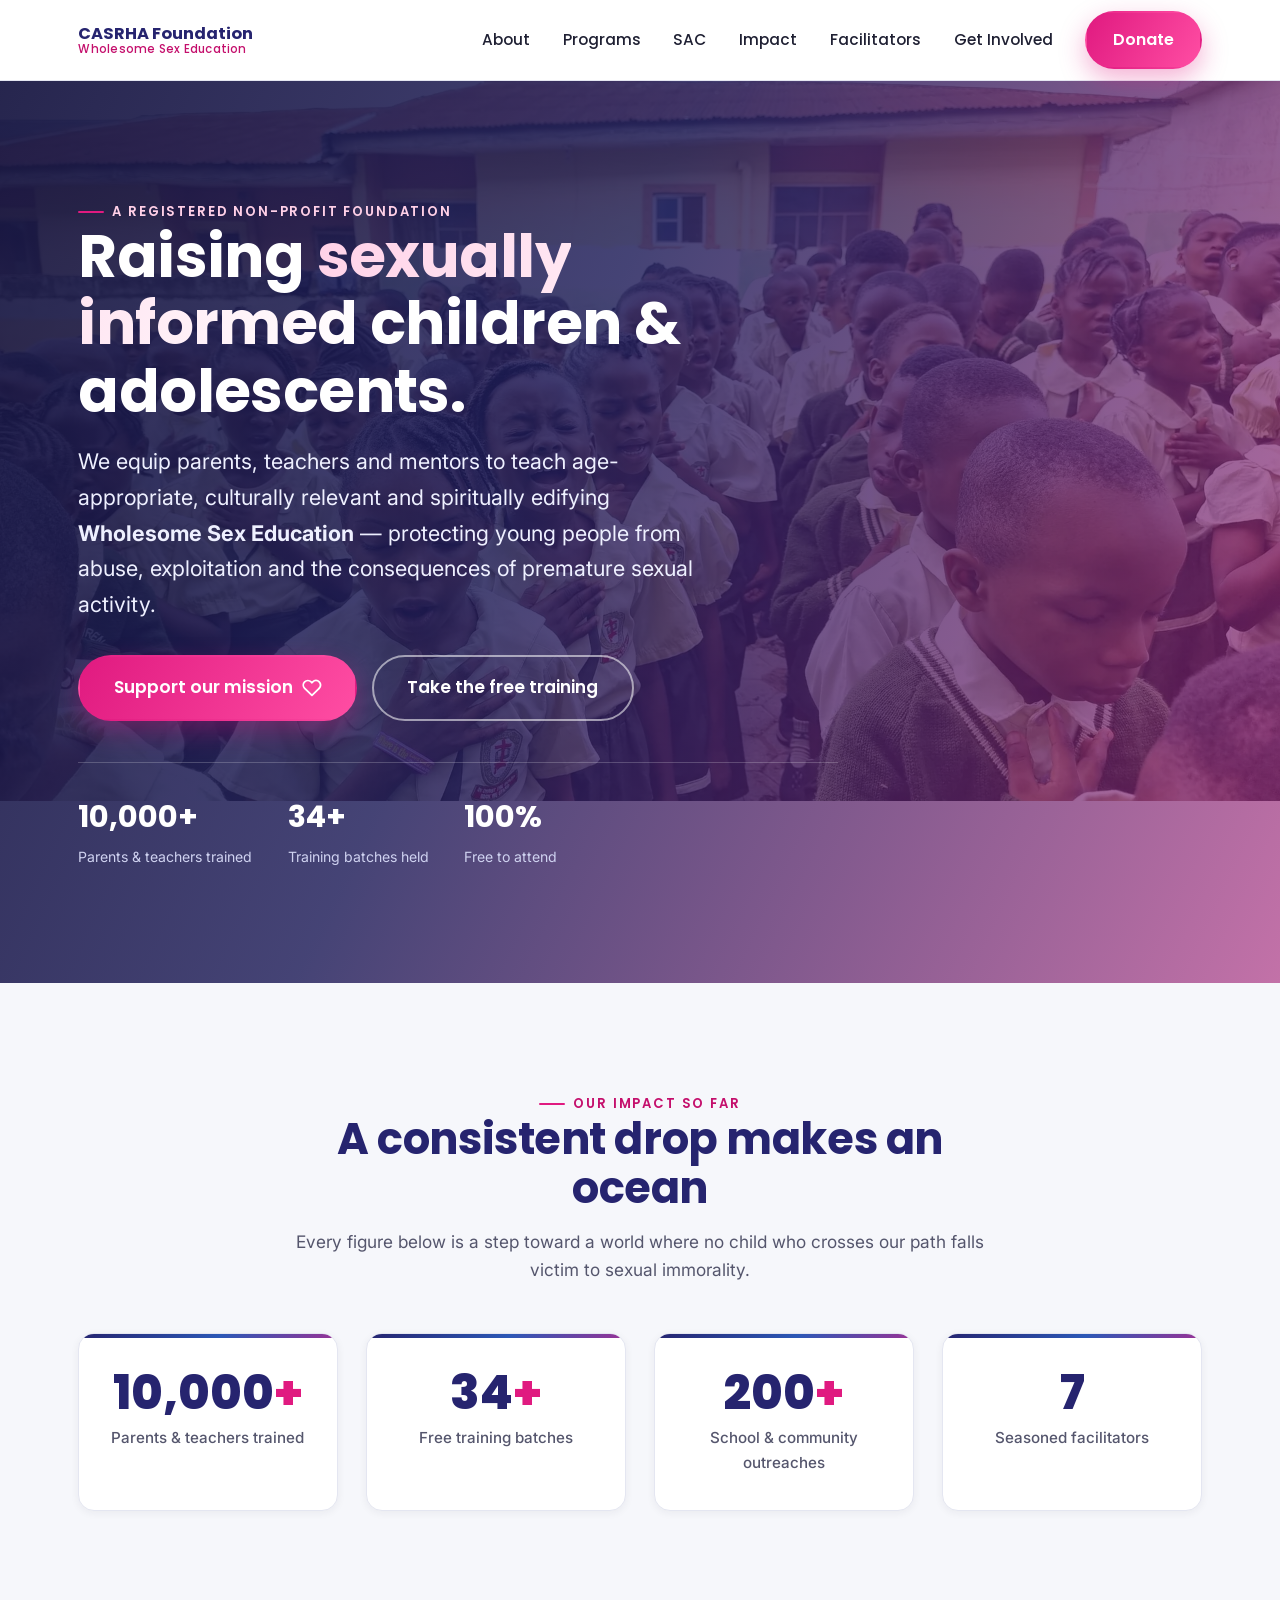
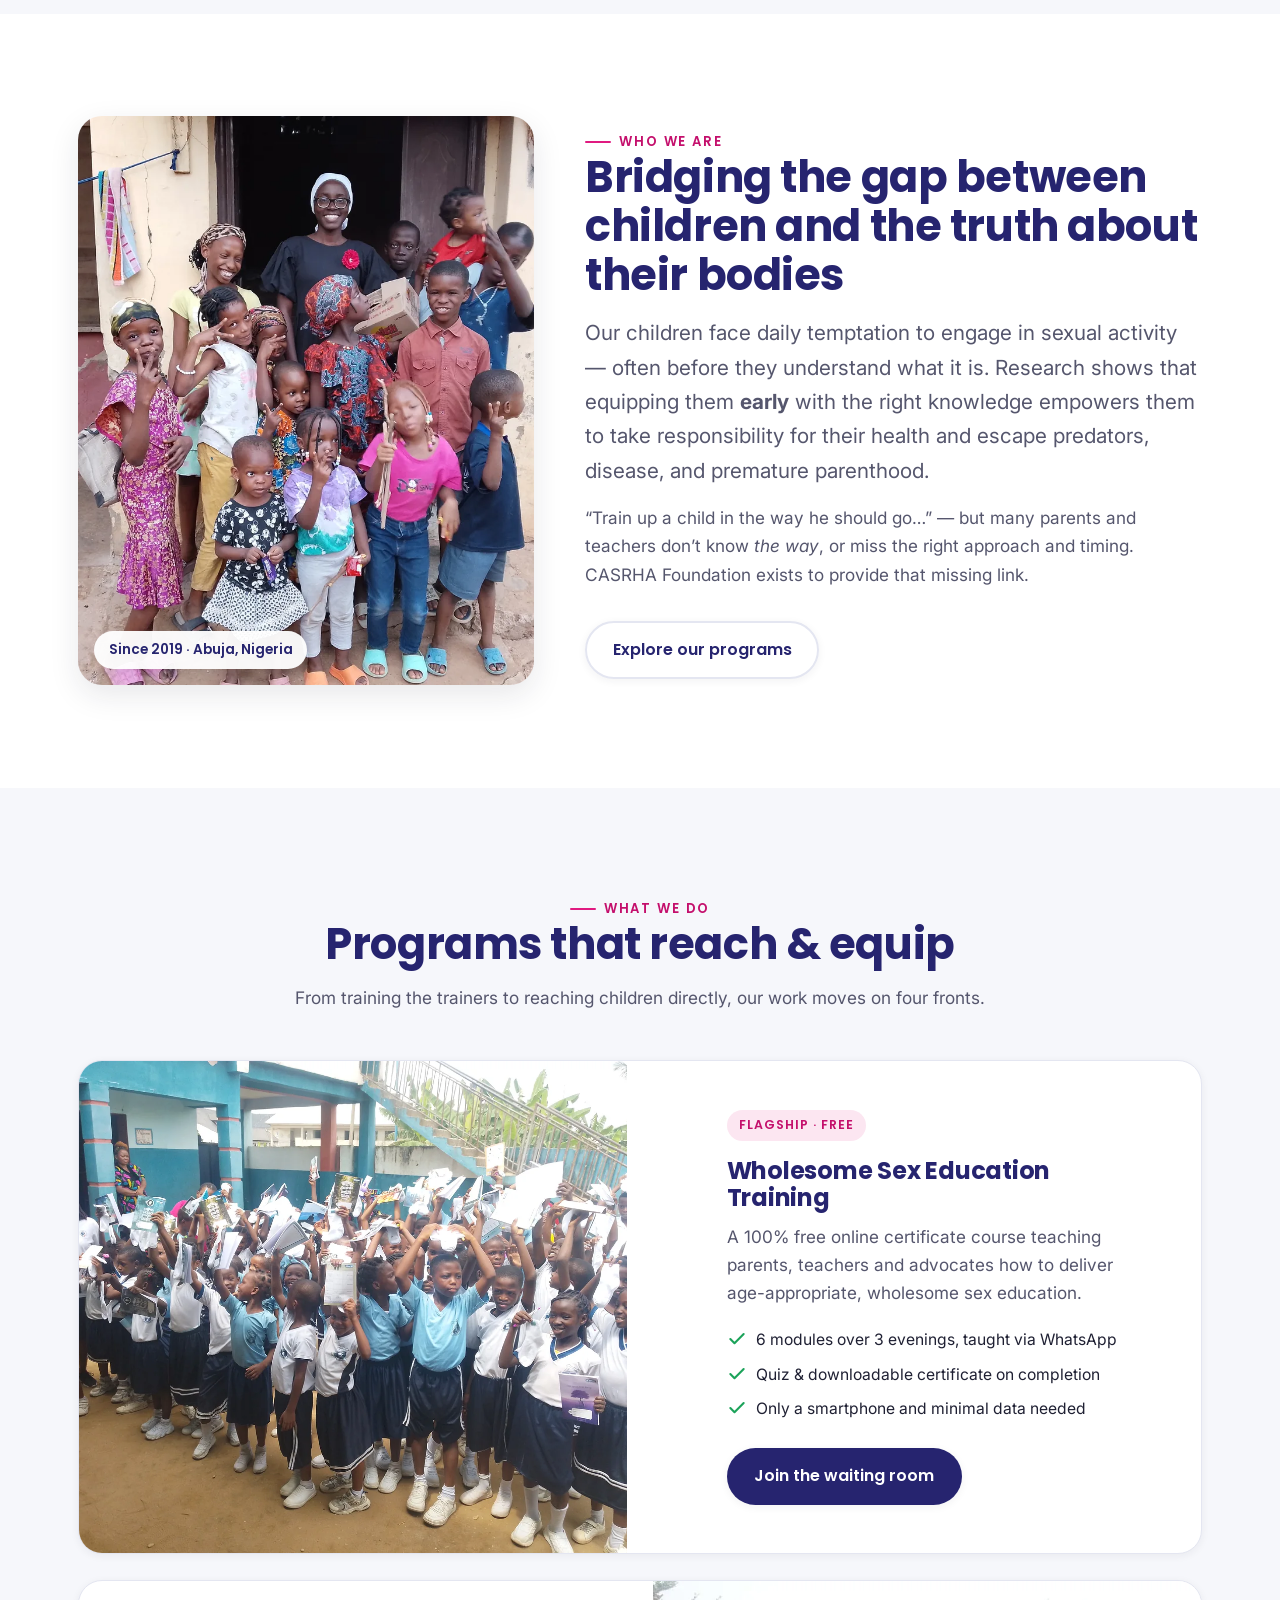
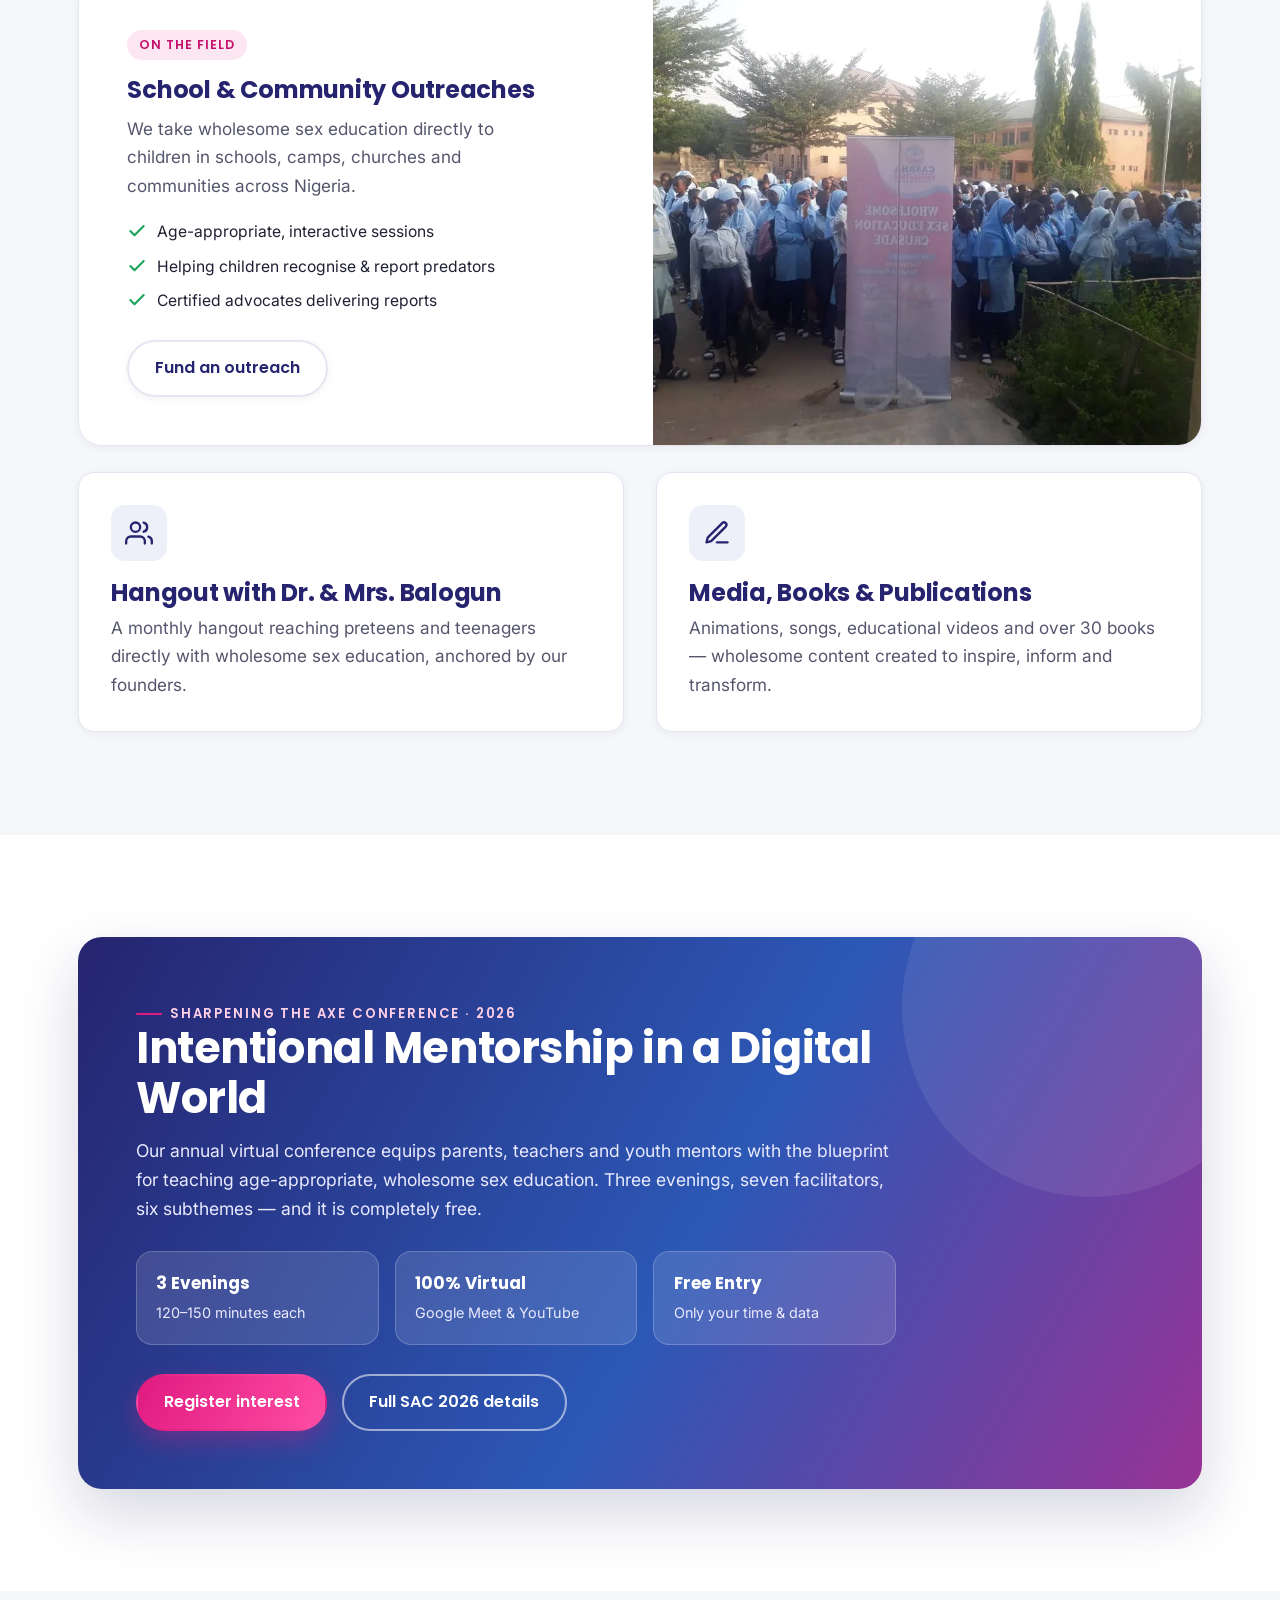
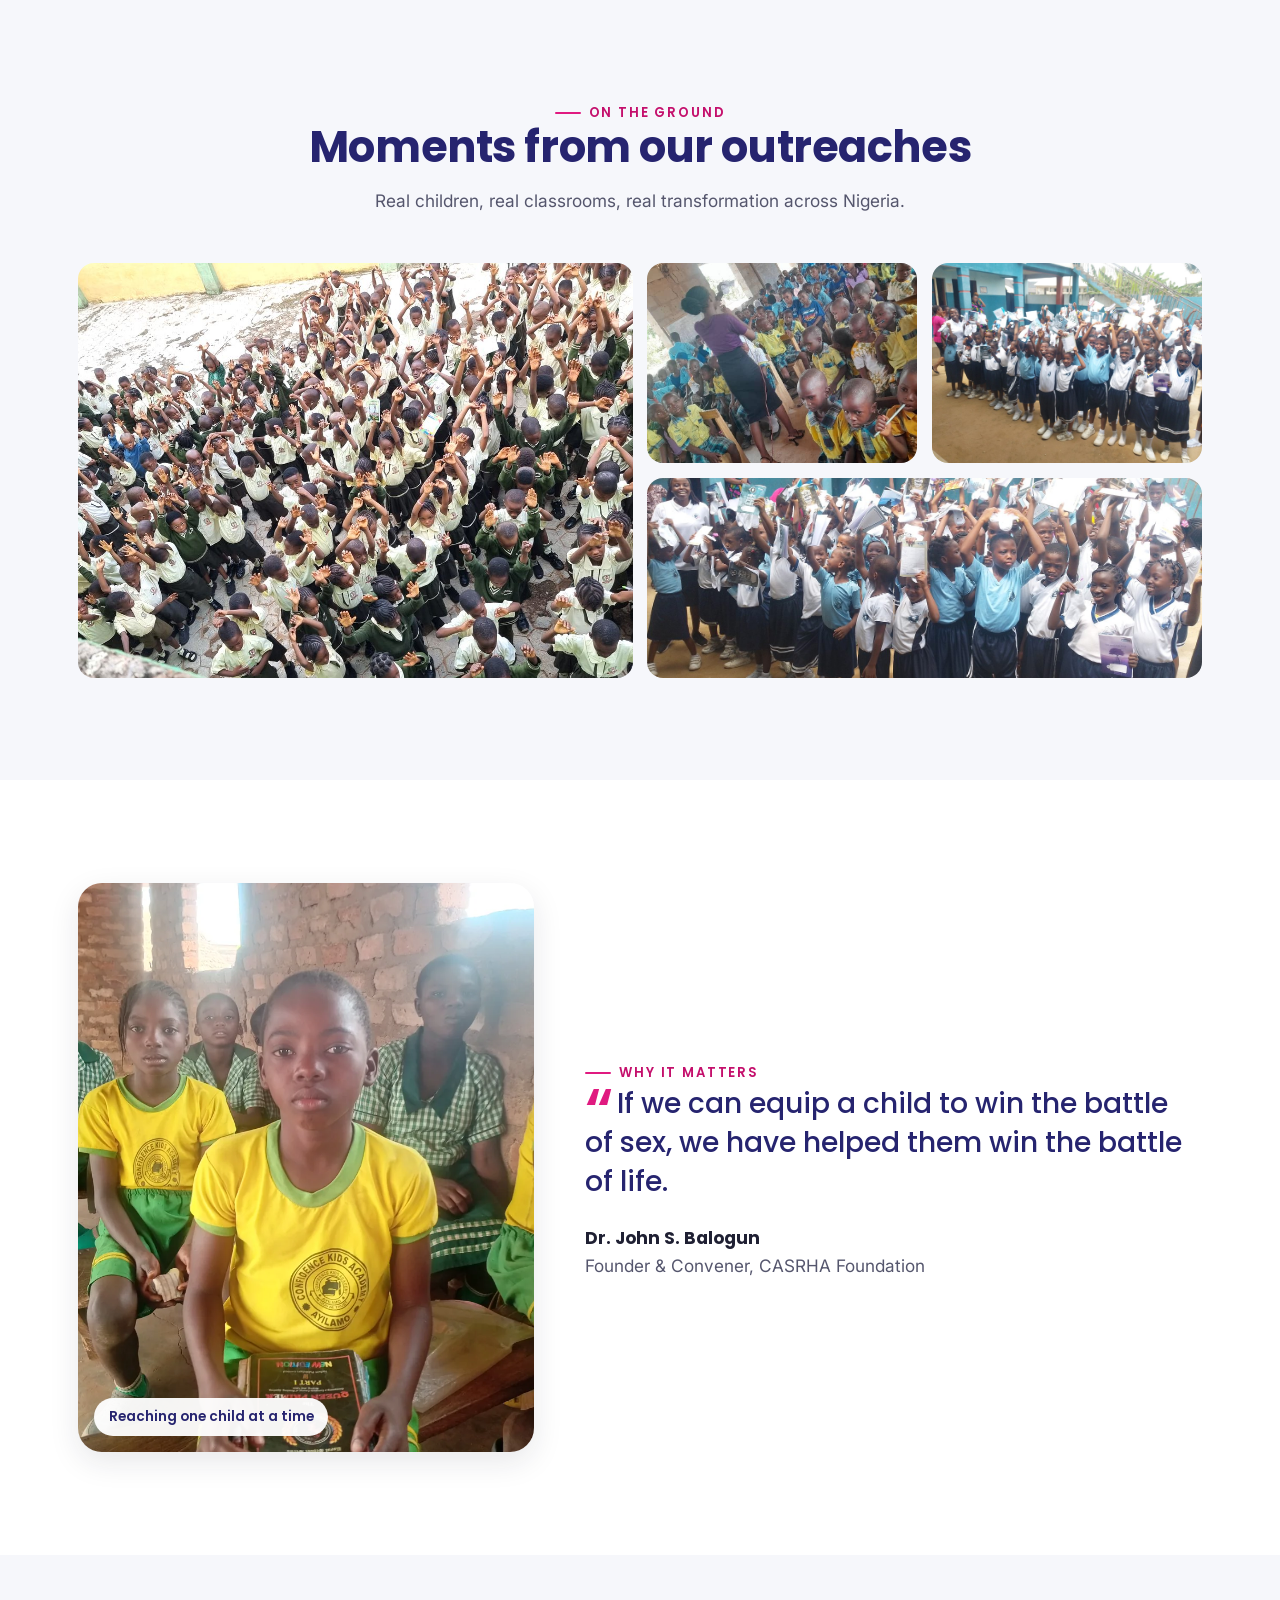
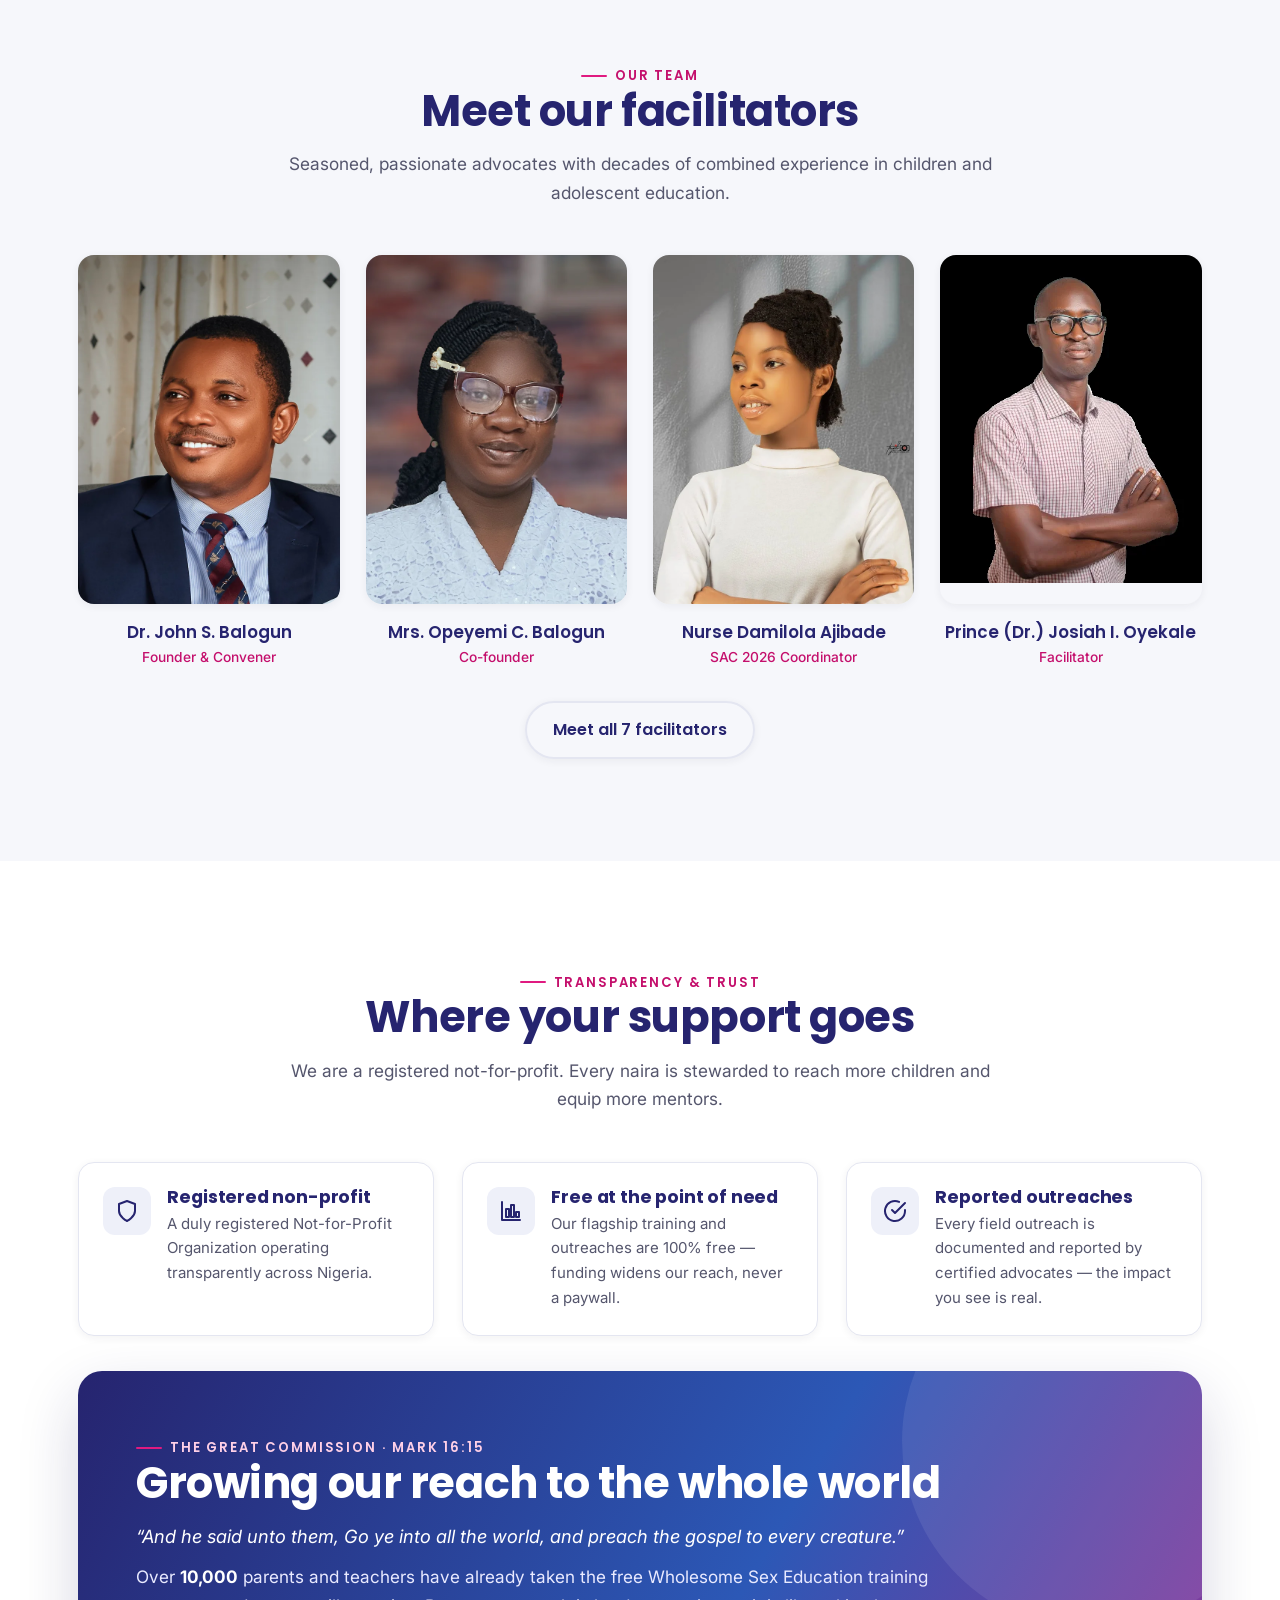
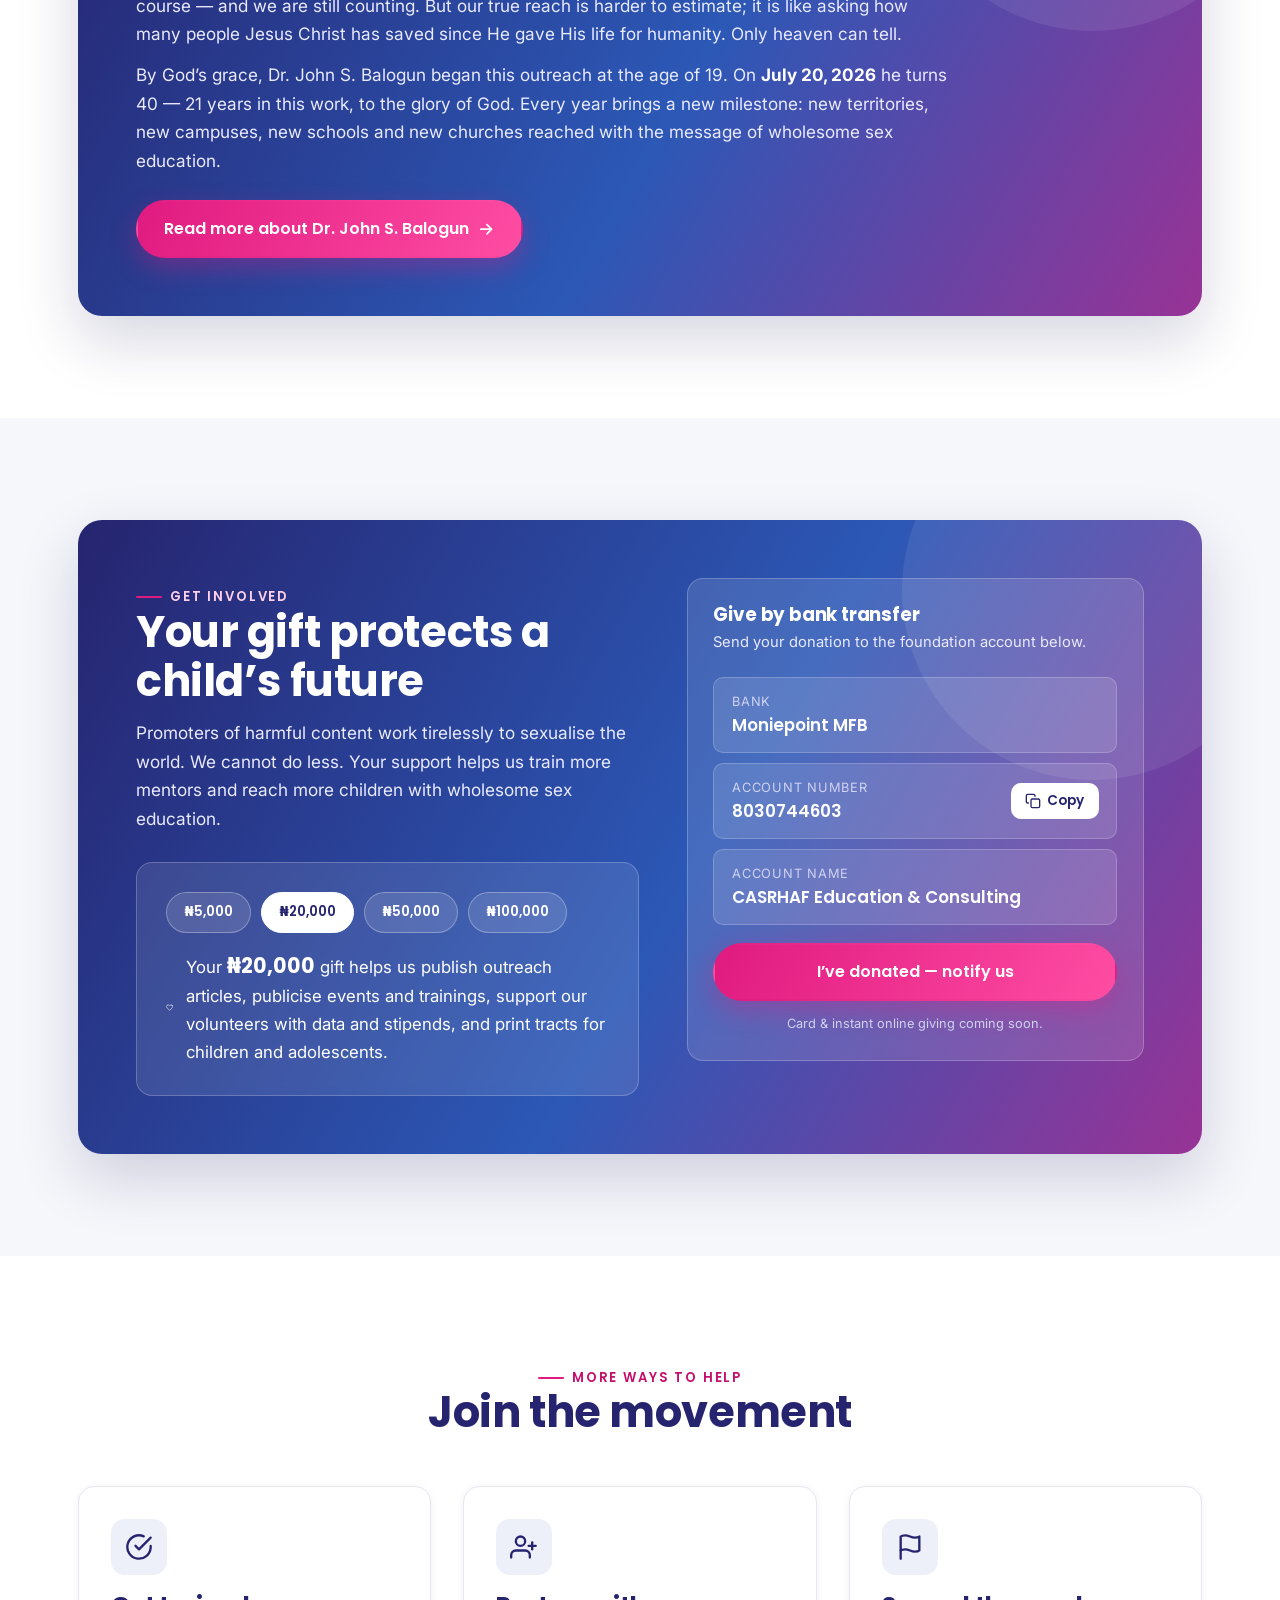
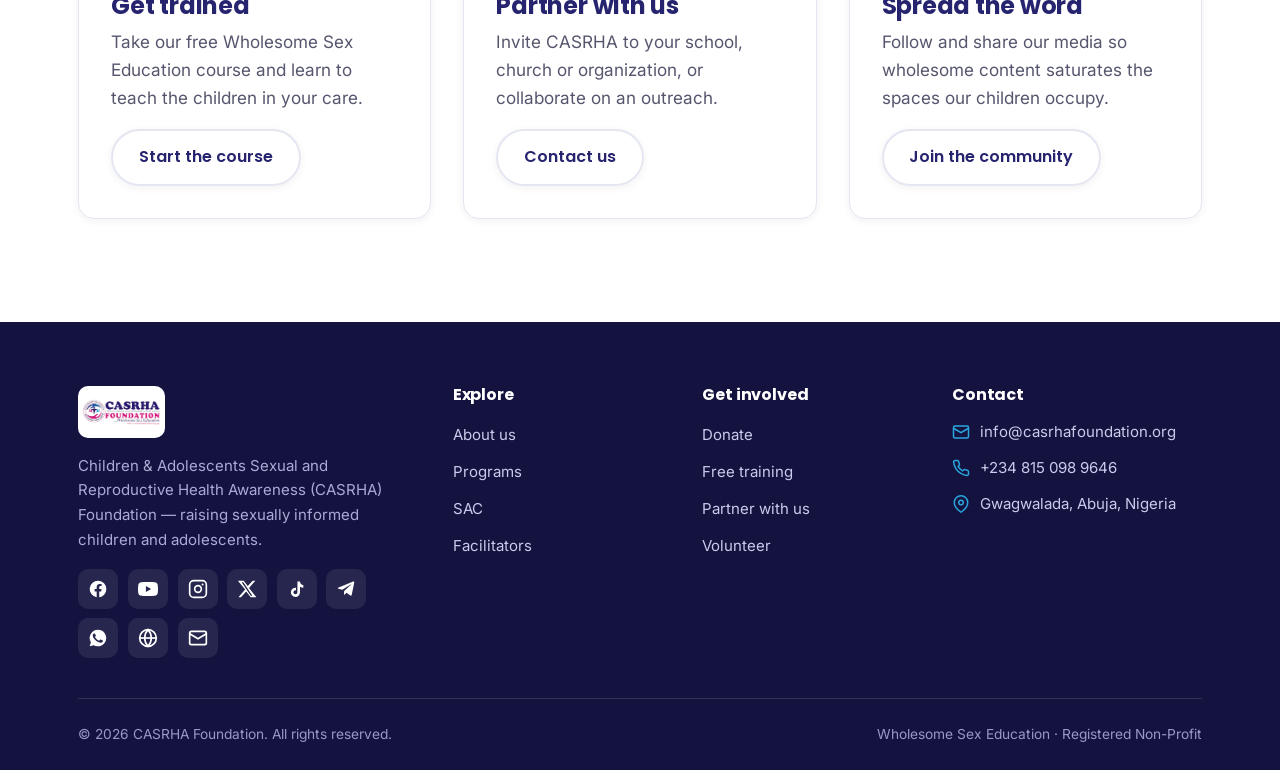
==== commit e6aa441f: "Remove SAC 2026 announcement from index.html Removed announcement section for the SAC 2026 conferenc" ====
--- a/index.html
+++ b/index.html
@@ -26,21 +26,11 @@
 <body>
   <a class="skip-link" href="#main">Skip to main content</a>
 
-  <!-- ===================== ANNOUNCEMENT ===================== -->
-  <div class="announce">
-    <div class="container">
-      <span class="announce__badge">SAC 2026</span>
-      <span><strong>Sharpening the Axe Conference</strong> — “Intentional Mentorship in a Digital World.” 3 free virtual evenings this August.</span>
-      <a href="sac.html">Learn more →</a>
-    </div>
-  </div>
-
   <!-- ===================== HEADER ===================== -->
   <header class="header">
     <div class="container nav">
       <a class="brand" href="index.html" aria-label="CASRHA Foundation home">
-        <img src="assets/logo/casrha-round.webp" onerror="this.onerror=null;this.src='assets/logo/casrha-round.jpg'" alt="CASRHA Foundation logo" width="46" height="46" />
-        <span class="brand__text">CASRHA Foundation<span>Wholesome Sex Education</span></span>
+               <span class="brand__text">CASRHA Foundation<span>Wholesome Sex Education</span></span>
       </a>
 
       <button class="nav__toggle" aria-label="Open menu" aria-expanded="false" aria-controls="navmenu">
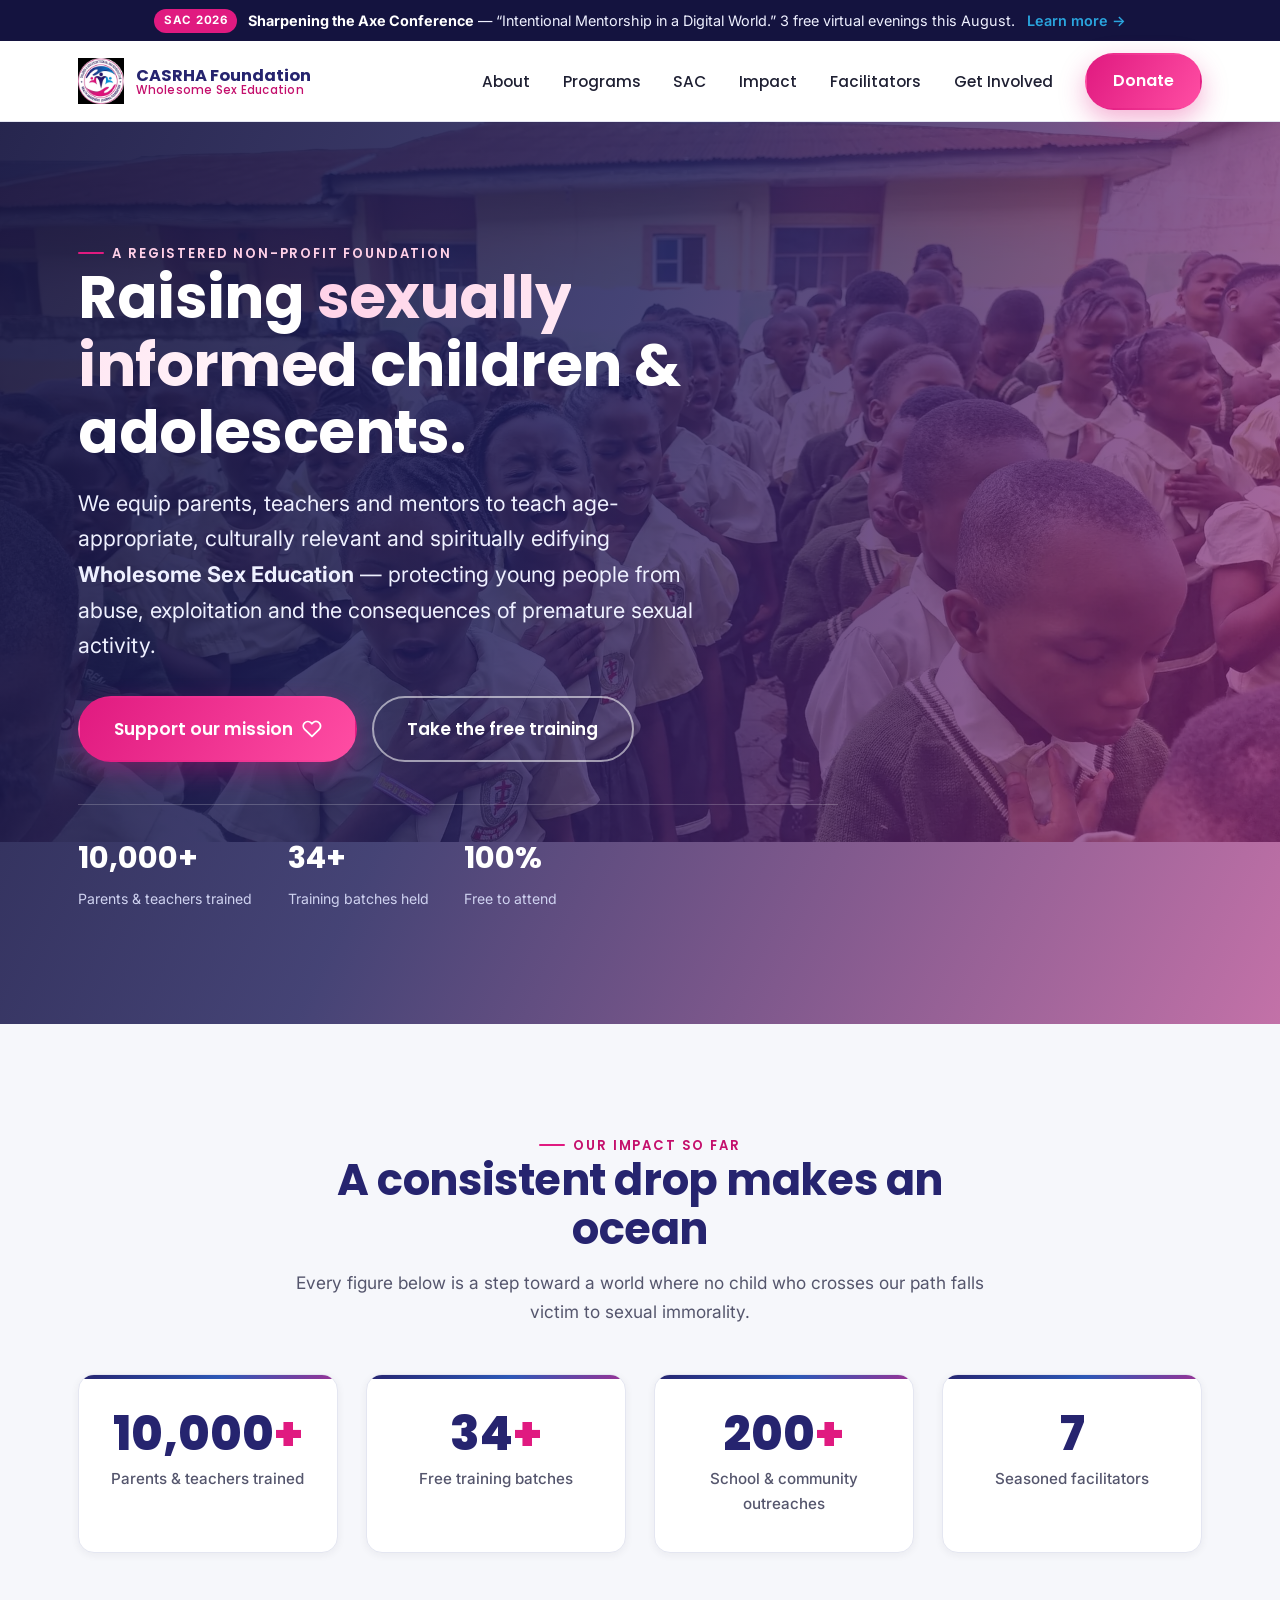
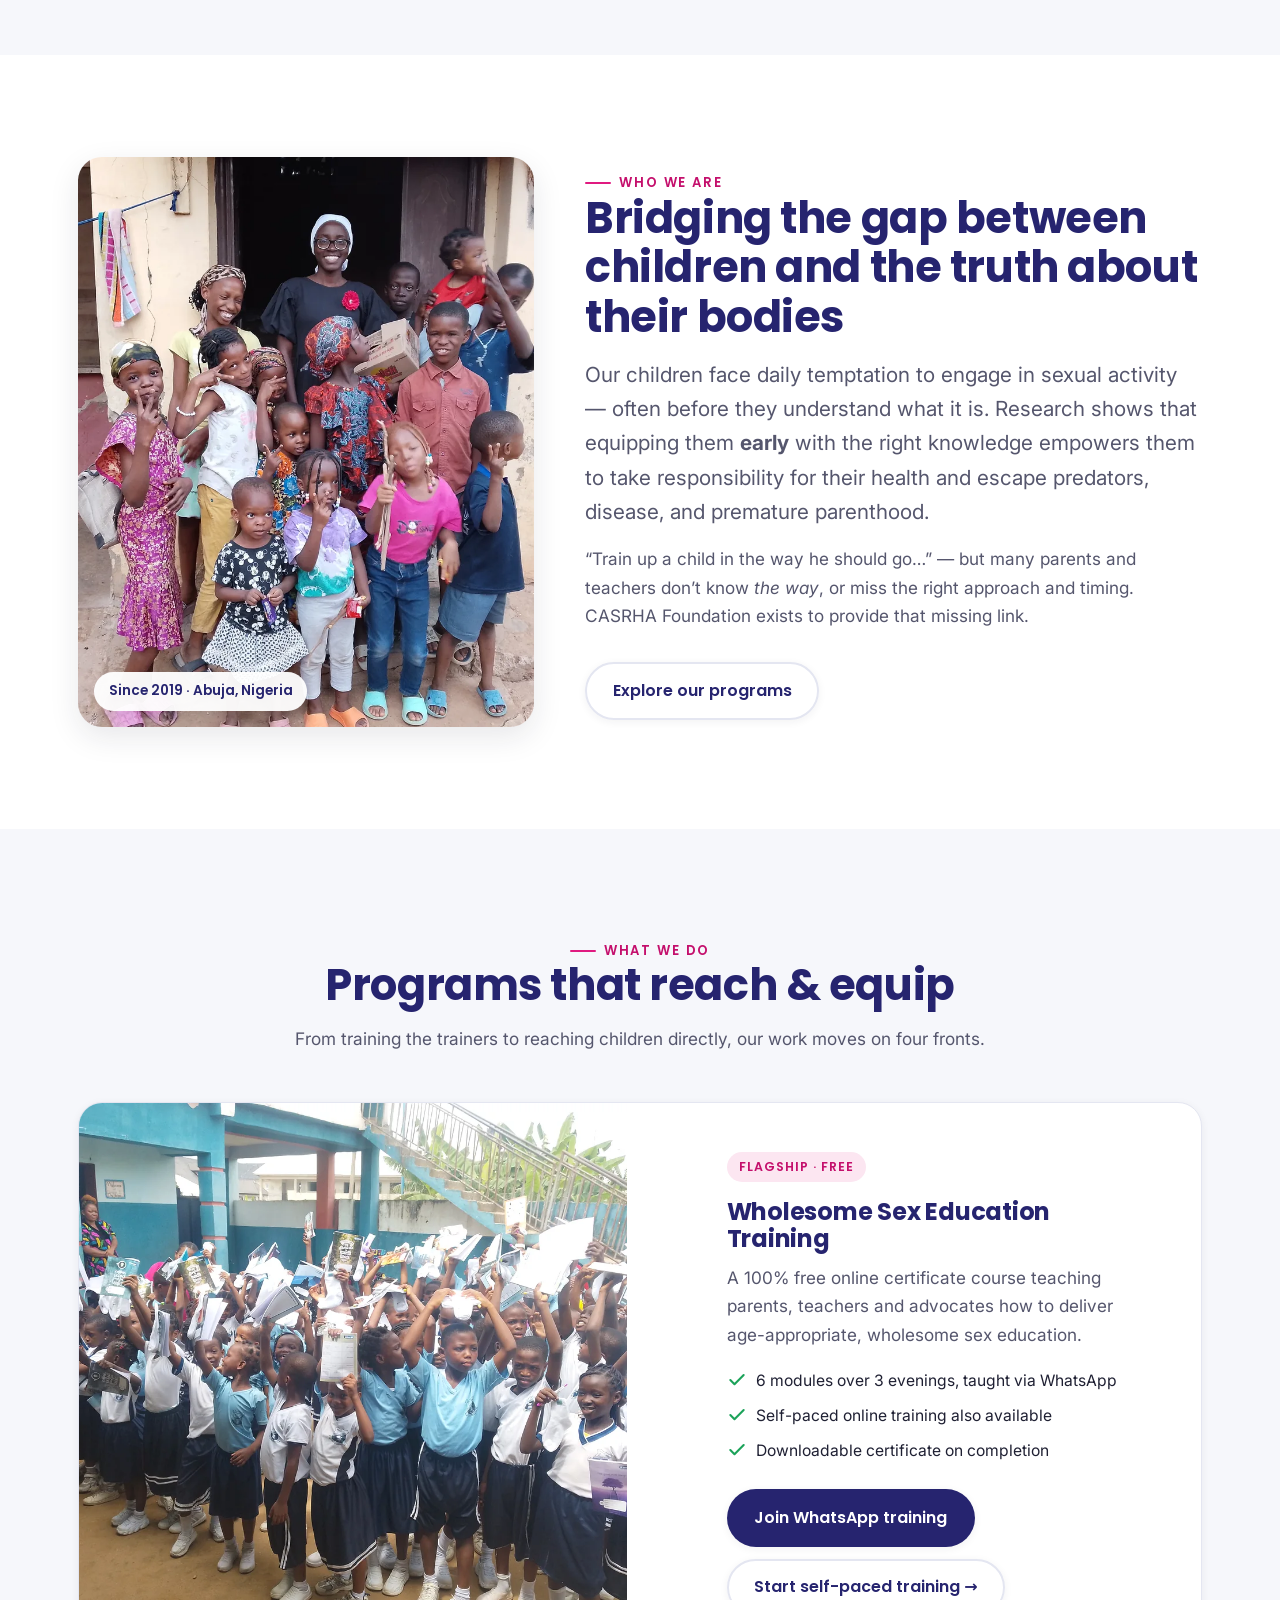
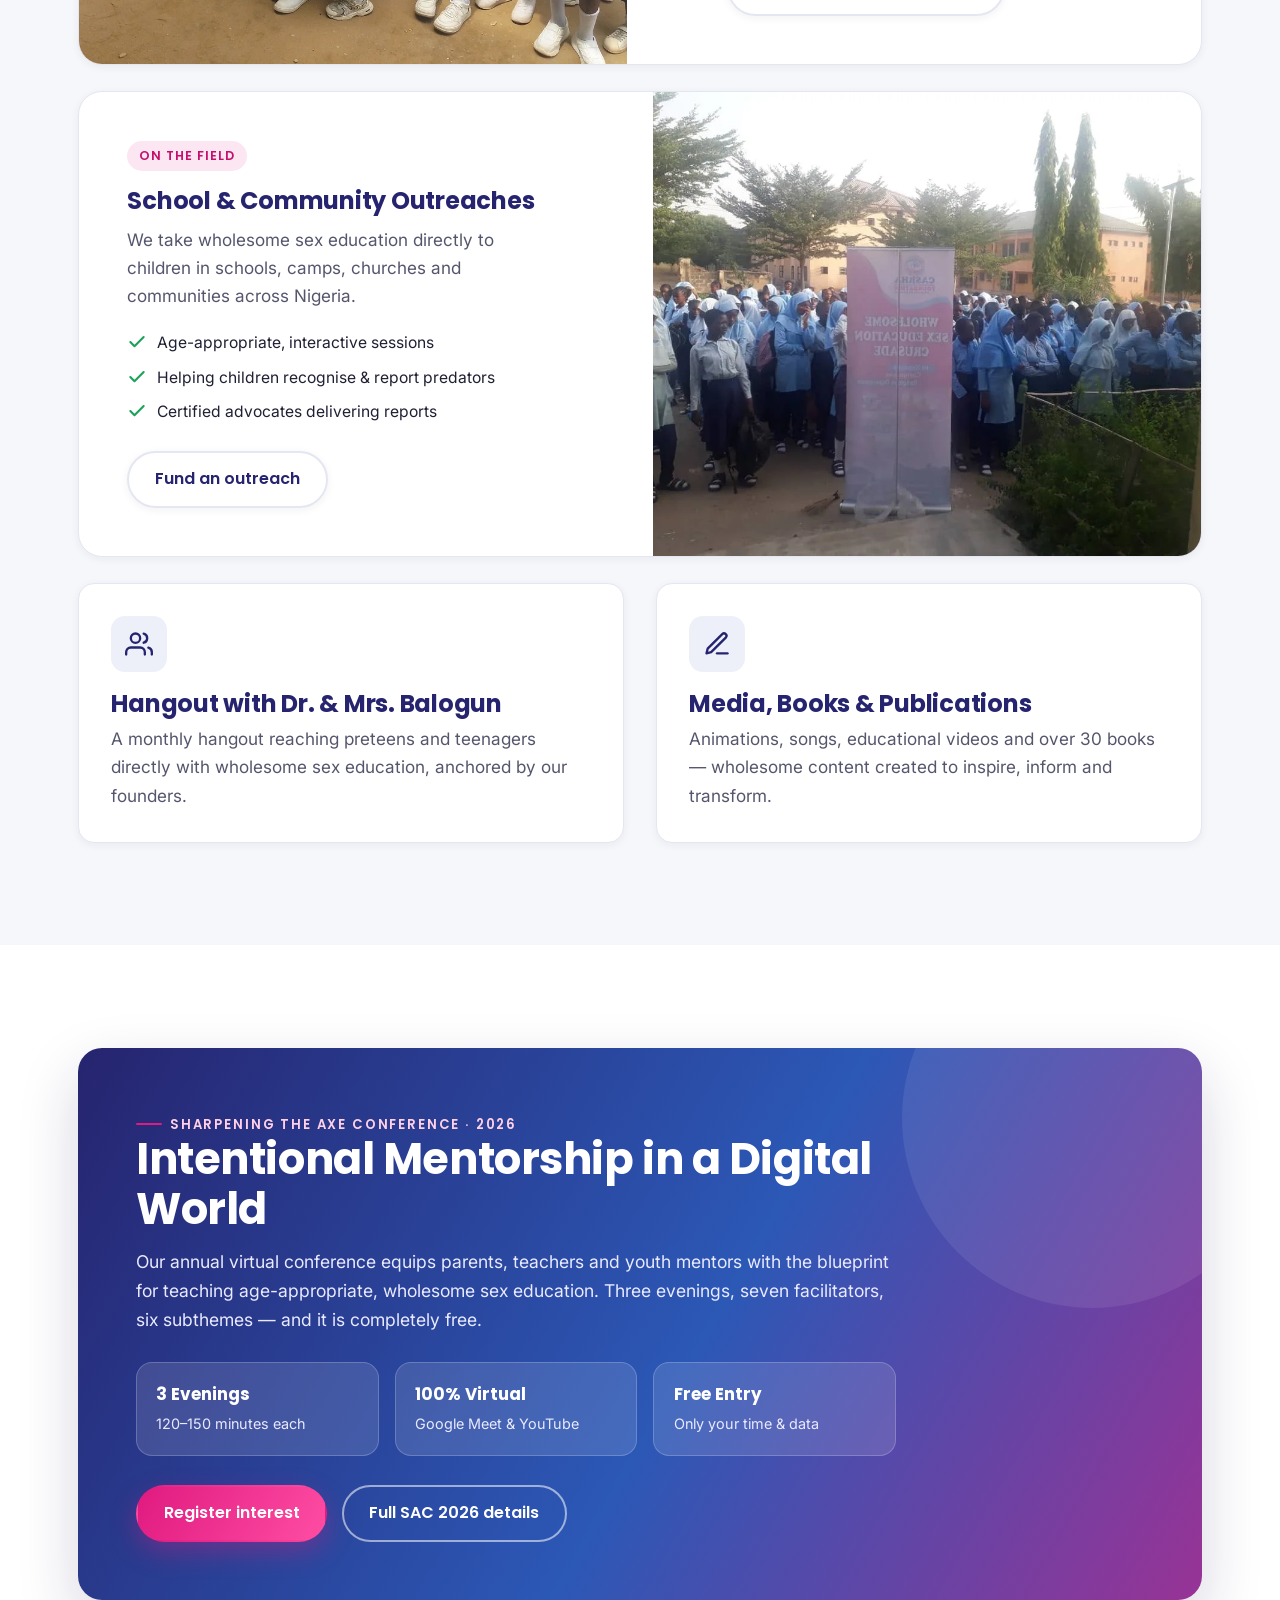
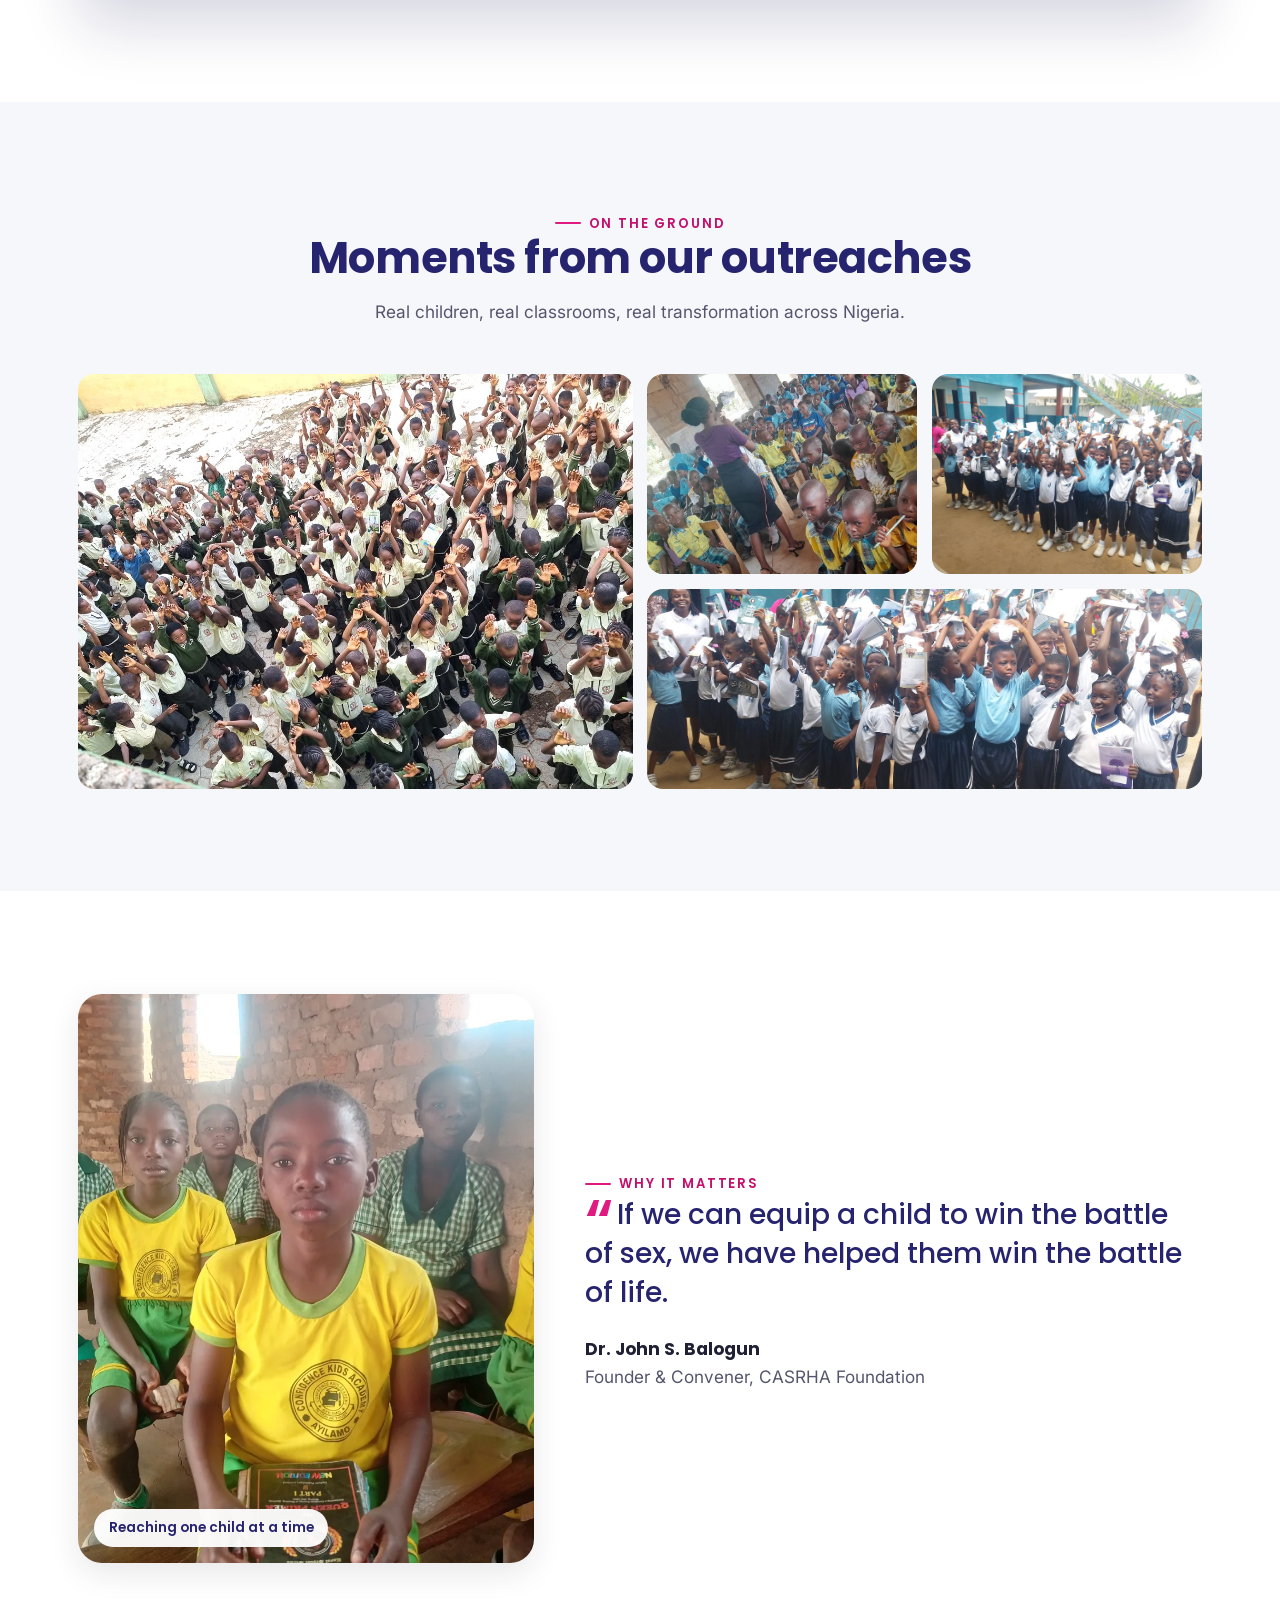
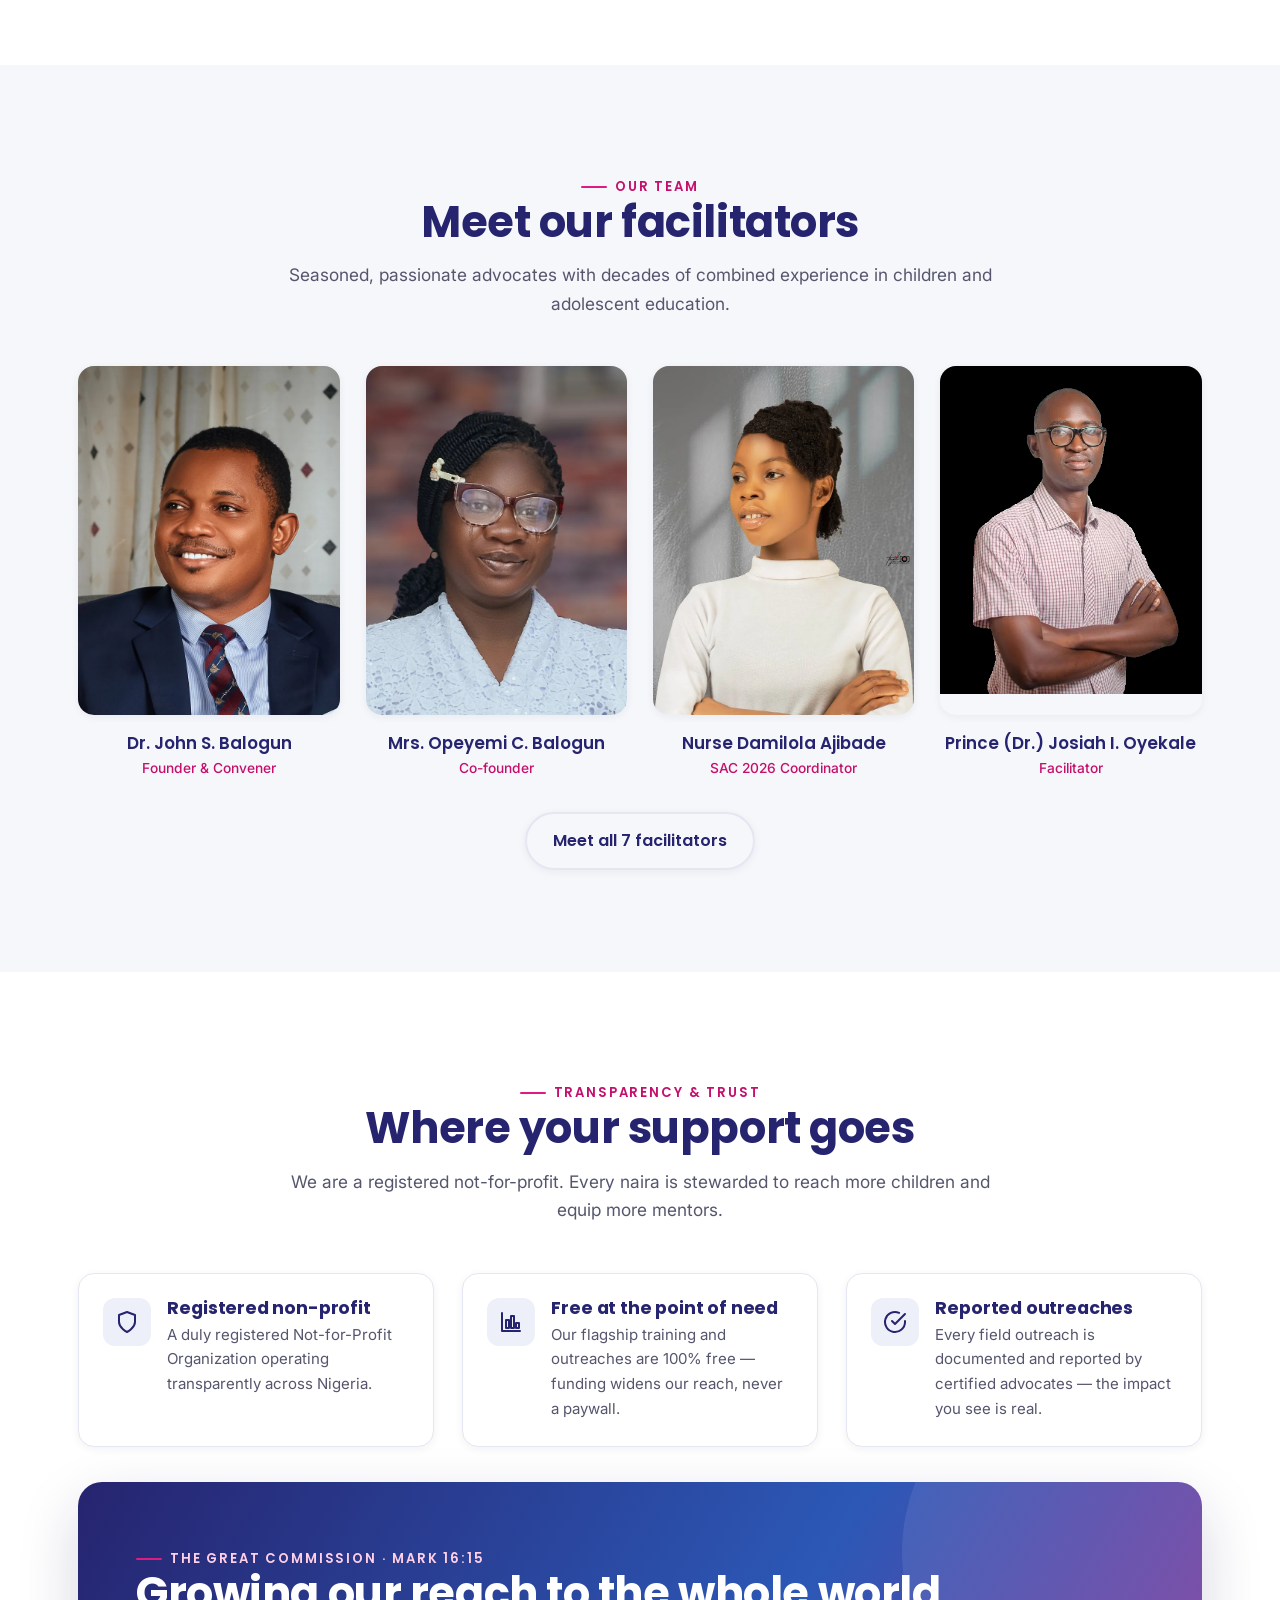
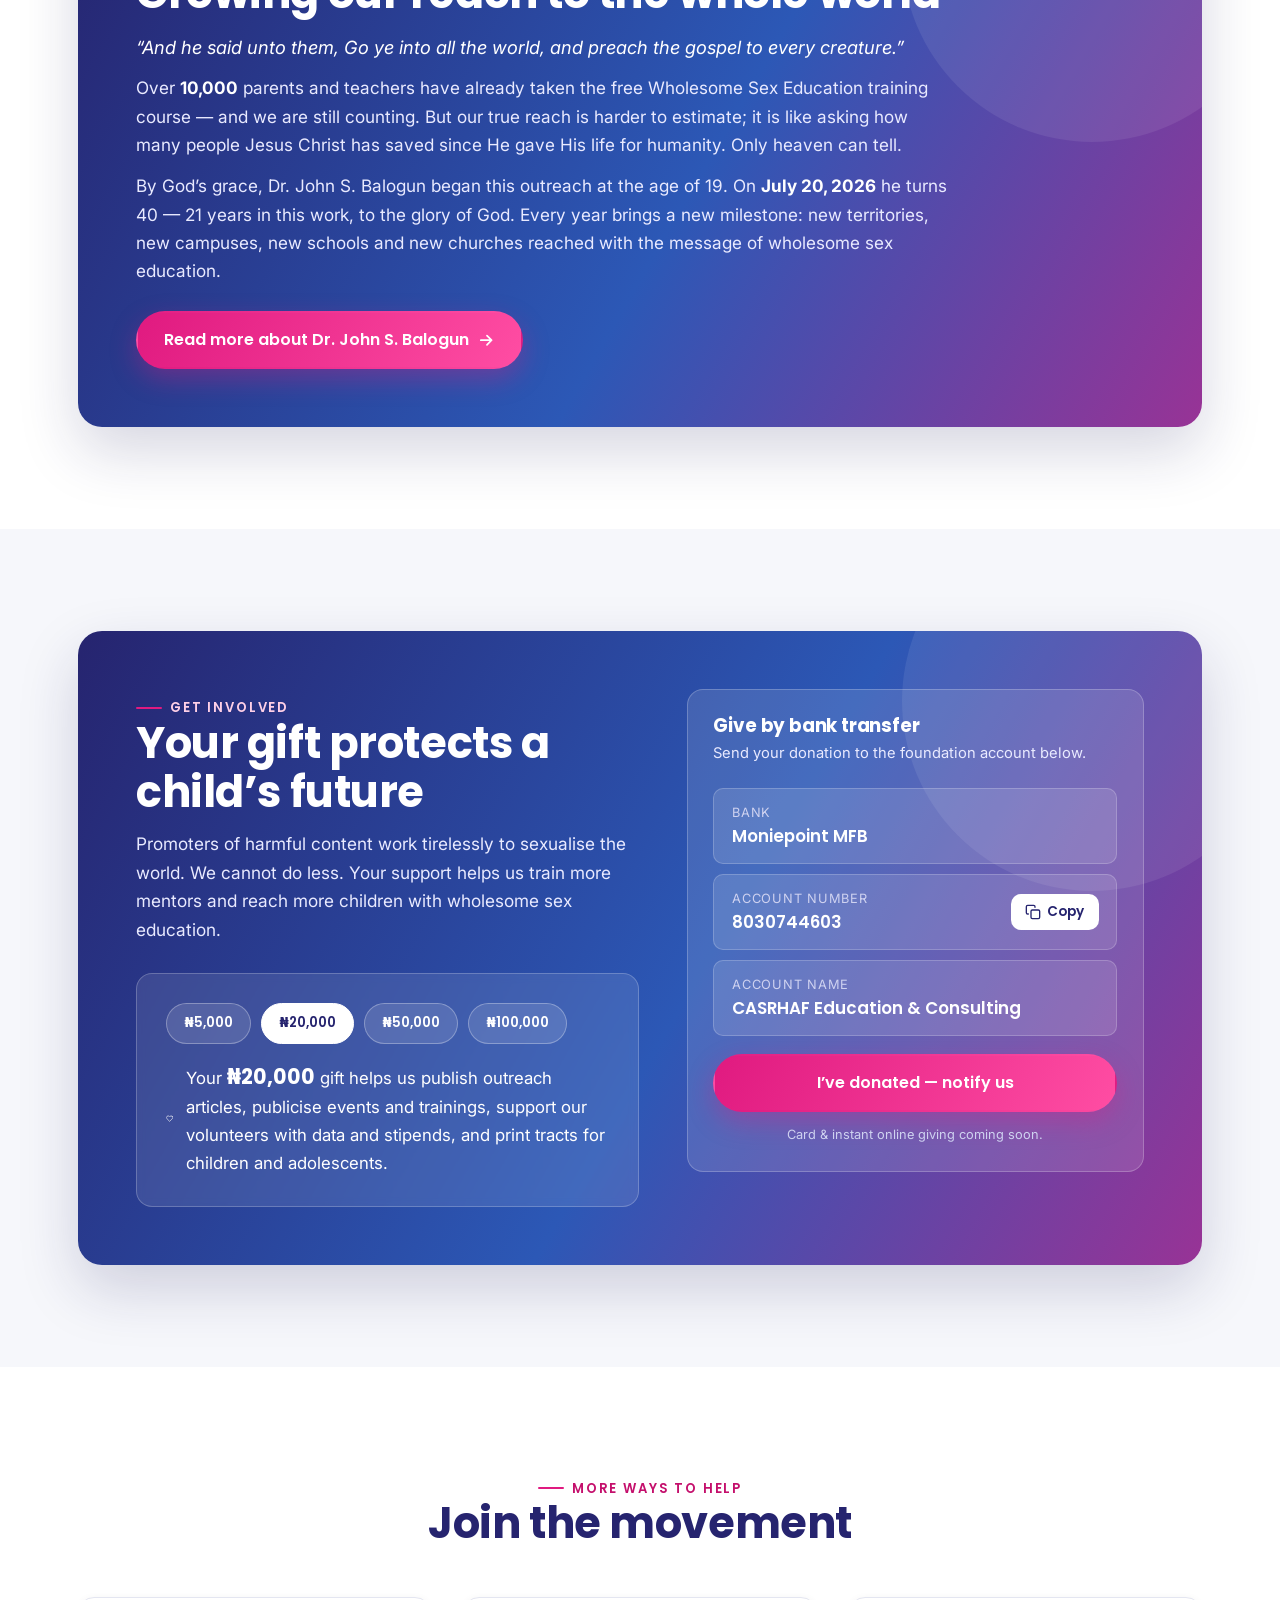
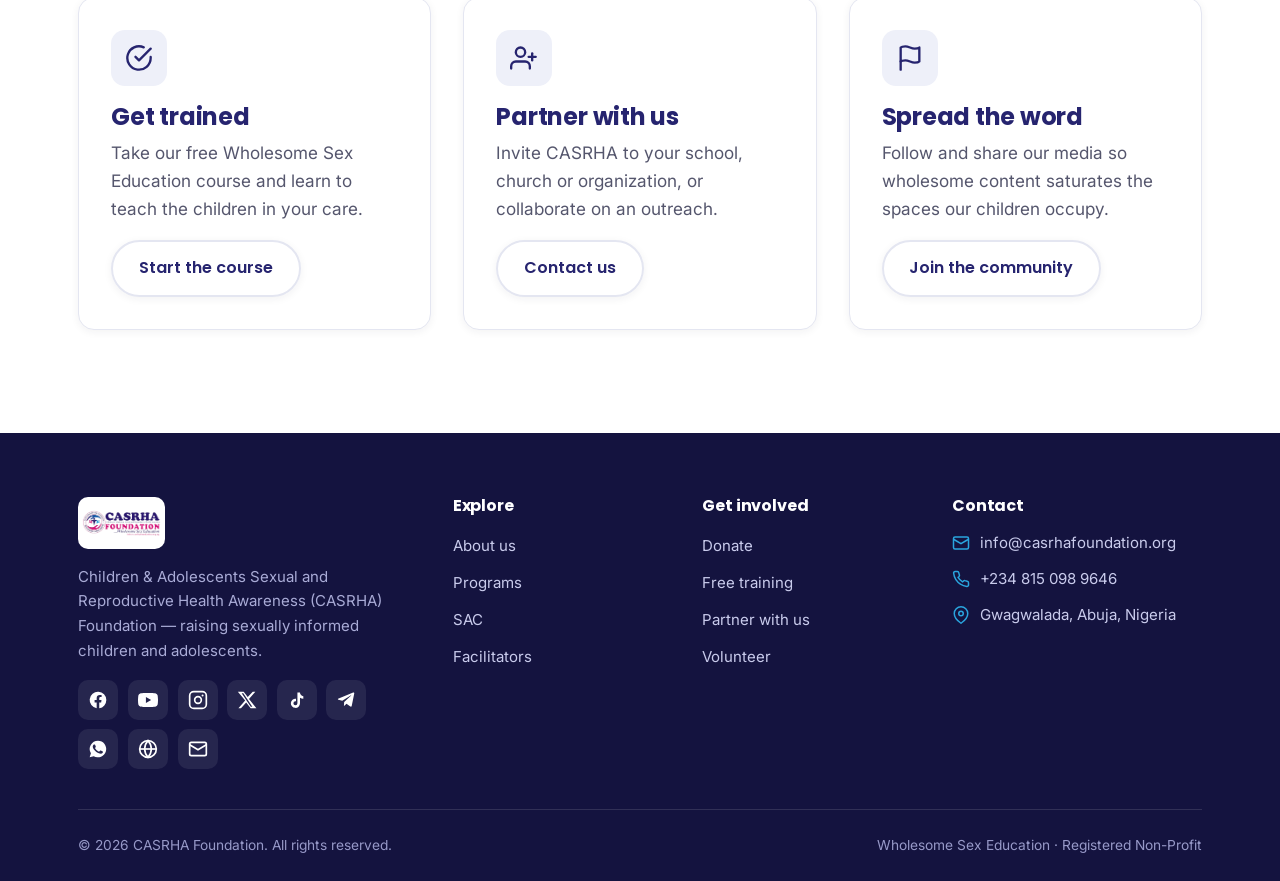
==== commit 629f8182: "Initial commit: CASRHA Foundation complete site with training hub - Main site (index, about, sac pag" ====
--- a/index.html
+++ b/index.html
@@ -26,11 +26,21 @@
 <body>
   <a class="skip-link" href="#main">Skip to main content</a>
 
+  <!-- ===================== ANNOUNCEMENT ===================== -->
+  <div class="announce">
+    <div class="container">
+      <span class="announce__badge">SAC 2026</span>
+      <span><strong>Sharpening the Axe Conference</strong> — “Intentional Mentorship in a Digital World.” 3 free virtual evenings this August.</span>
+      <a href="sac.html">Learn more →</a>
+    </div>
+  </div>
+
   <!-- ===================== HEADER ===================== -->
   <header class="header">
     <div class="container nav">
       <a class="brand" href="index.html" aria-label="CASRHA Foundation home">
-               <span class="brand__text">CASRHA Foundation<span>Wholesome Sex Education</span></span>
+        <img src="assets/logo/casrha-round.webp" onerror="this.onerror=null;this.src='assets/logo/casrha-round.jpg'" alt="CASRHA Foundation logo" width="46" height="46" />
+        <span class="brand__text">CASRHA Foundation<span>Wholesome Sex Education</span></span>
       </a>
 
       <button class="nav__toggle" aria-label="Open menu" aria-expanded="false" aria-controls="navmenu">
@@ -168,10 +178,13 @@
               <p>A 100% free online certificate course teaching parents, teachers and advocates how to deliver age-appropriate, wholesome sex education.</p>
               <ul class="program__list">
                 <li><svg viewBox="0 0 24 24" fill="none" stroke="currentColor" stroke-width="2.5" stroke-linecap="round" stroke-linejoin="round"><path d="M20 6 9 17l-5-5"/></svg> 6 modules over 3 evenings, taught via WhatsApp</li>
-                <li><svg viewBox="0 0 24 24" fill="none" stroke="currentColor" stroke-width="2.5" stroke-linecap="round" stroke-linejoin="round"><path d="M20 6 9 17l-5-5"/></svg> Quiz &amp; downloadable certificate on completion</li>
-                <li><svg viewBox="0 0 24 24" fill="none" stroke="currentColor" stroke-width="2.5" stroke-linecap="round" stroke-linejoin="round"><path d="M20 6 9 17l-5-5"/></svg> Only a smartphone and minimal data needed</li>
+                <li><svg viewBox="0 0 24 24" fill="none" stroke="currentColor" stroke-width="2.5" stroke-linecap="round" stroke-linejoin="round"><path d="M20 6 9 17l-5-5"/></svg> Self-paced online training also available</li>
+                <li><svg viewBox="0 0 24 24" fill="none" stroke="currentColor" stroke-width="2.5" stroke-linecap="round" stroke-linejoin="round"><path d="M20 6 9 17l-5-5"/></svg> Downloadable certificate on completion</li>
               </ul>
-              <a href="https://wa.me/2348150989646" class="btn btn--primary" target="_blank" rel="noopener">Join the waiting room</a>
+              <div style="display:flex; gap:0.75rem; flex-wrap:wrap; margin-top:1.5rem;">
+                <a href="https://wa.me/2348150989646" class="btn btn--primary" target="_blank" rel="noopener">Join WhatsApp training</a>
+                <a href="training/index.html" class="btn btn--outline">Start self-paced training →</a>
+              </div>
             </div>
           </article>
 
@@ -504,7 +517,7 @@
           <h4>Get involved</h4>
           <ul class="footer__links">
             <li><a href="#donate">Donate</a></li>
-            <li><a href="https://wa.me/2348150989646" target="_blank" rel="noopener">Free training</a></li>
+            <li><a href="training/index.html">Free training</a></li>
             <li><a href="mailto:info@casrhafoundation.org">Partner with us</a></li>
             <li><a href="#involved">Volunteer</a></li>
           </ul>
--- a/css/styles.css
+++ b/css/styles.css
@@ -531,3 +531,50 @@
 @media (max-width: 820px) {
   .donate-grid { grid-template-columns: 1fr !important; }
 }
+
+/* =====================================================================
+   20. FAQ ACCORDION (training page)
+   ===================================================================== */
+.faq-item {
+  border: 1px solid var(--line);
+  border-radius: var(--r-sm);
+  margin-bottom: 0.75rem;
+  background: var(--bg);
+  transition: border-color 0.2s var(--ease);
+}
+.faq-item:hover { border-color: var(--magenta); }
+.faq-item summary {
+  padding: 1.1rem 1.3rem;
+  cursor: pointer;
+  font-weight: 600;
+  color: var(--indigo);
+  list-style: none;
+  position: relative;
+  user-select: none;
+}
+.faq-item summary::-webkit-details-marker { display: none; }
+.faq-item summary::after {
+  content: '+';
+  position: absolute;
+  right: 1.3rem;
+  top: 50%;
+  transform: translateY(-50%);
+  font-size: 1.5rem;
+  color: var(--magenta);
+  transition: transform 0.3s var(--ease);
+}
+.faq-item[open] summary::after {
+  content: '−';
+  transform: translateY(-50%) rotate(180deg);
+}
+.faq-item summary:hover { color: var(--magenta); }
+.faq-item summary:focus-visible {
+  outline: 3px solid var(--cyan);
+  outline-offset: -3px;
+}
+.faq-item p {
+  padding: 0 1.3rem 1.3rem;
+  margin: 0;
+  color: var(--ink-soft);
+  line-height: 1.65;
+}
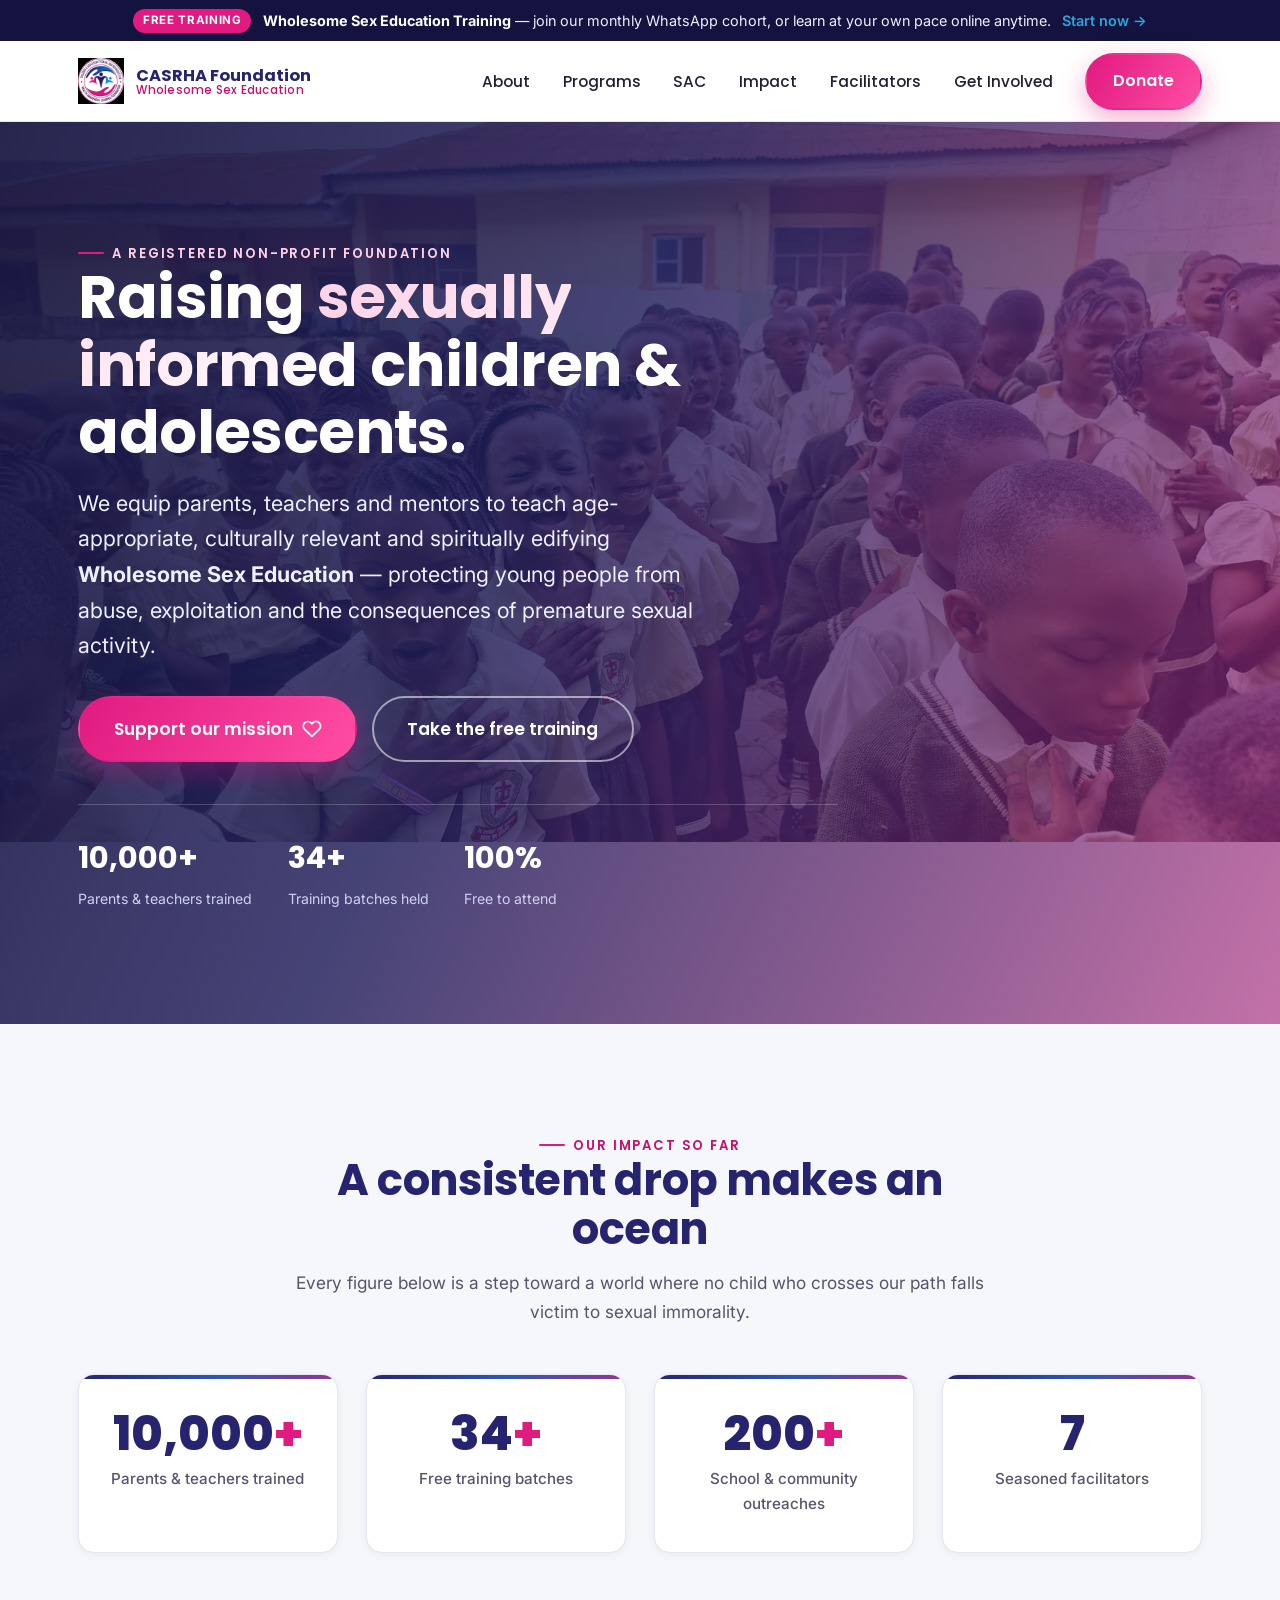
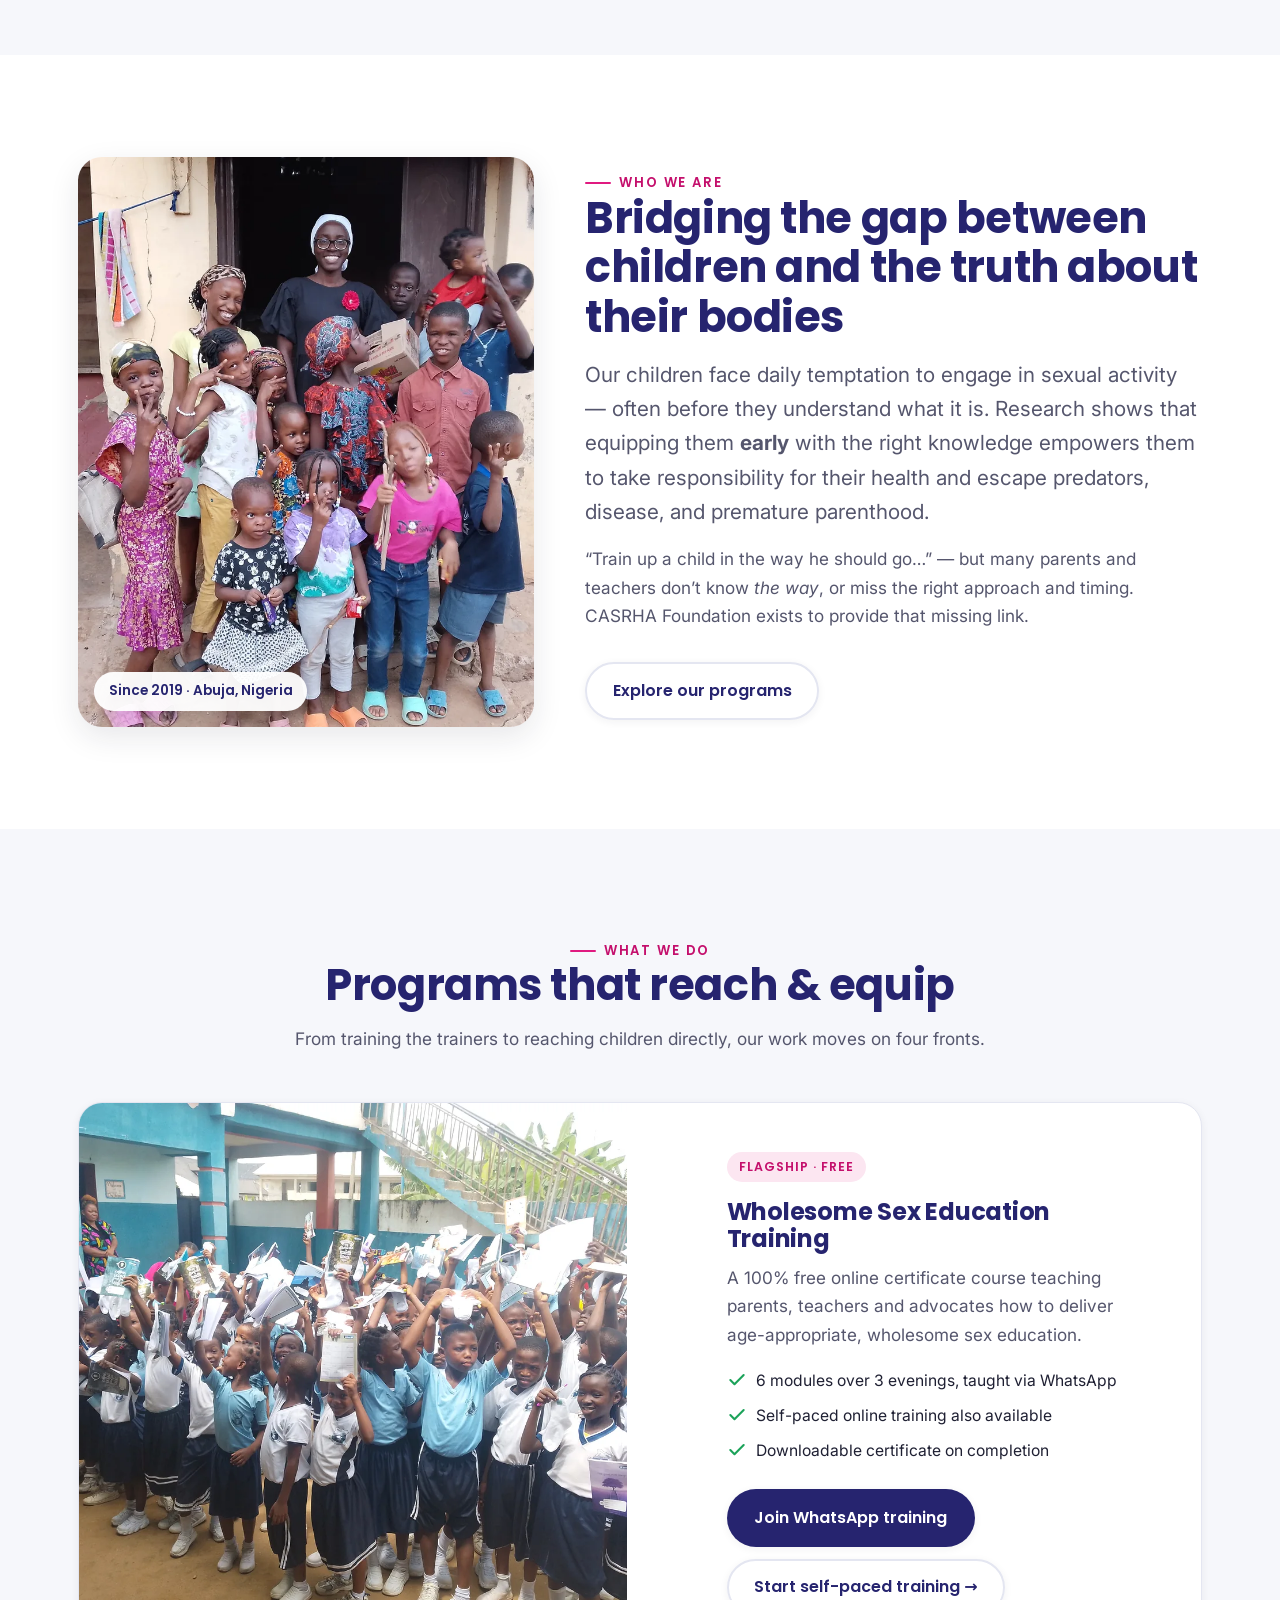
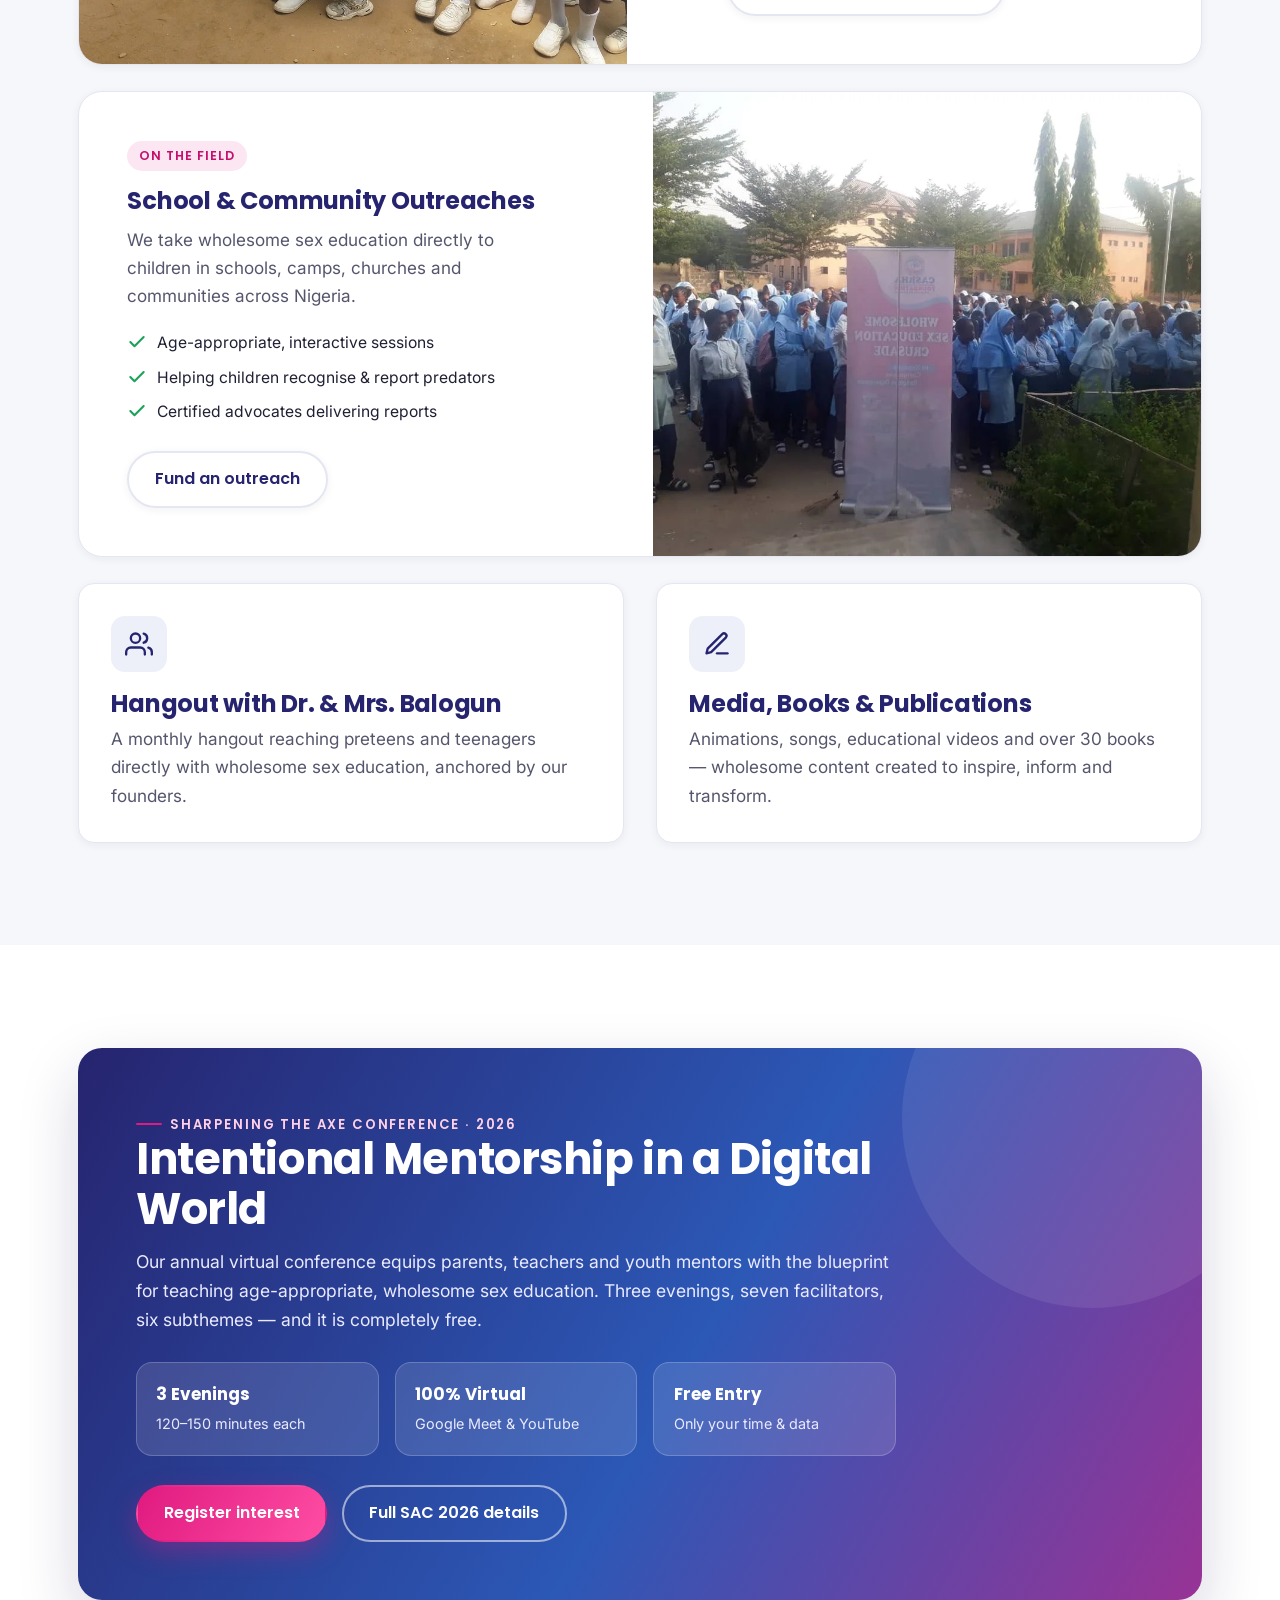
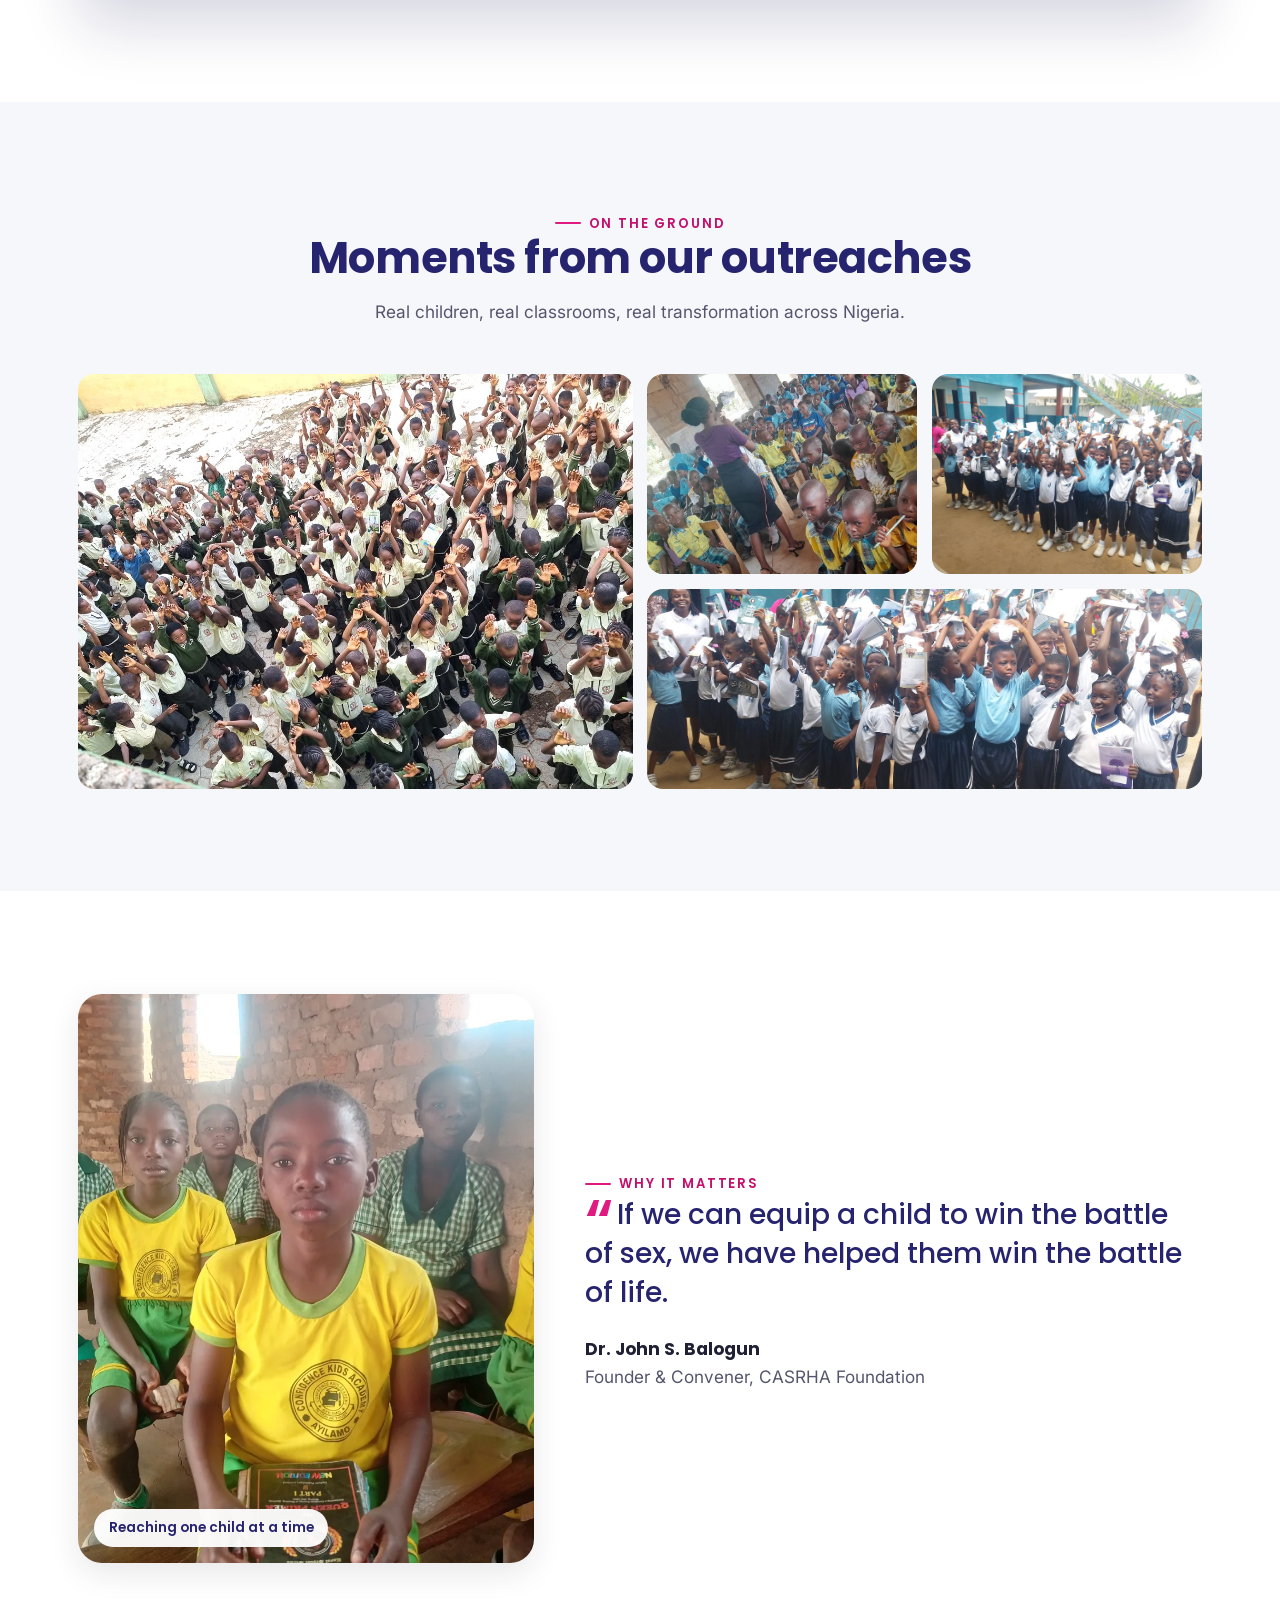
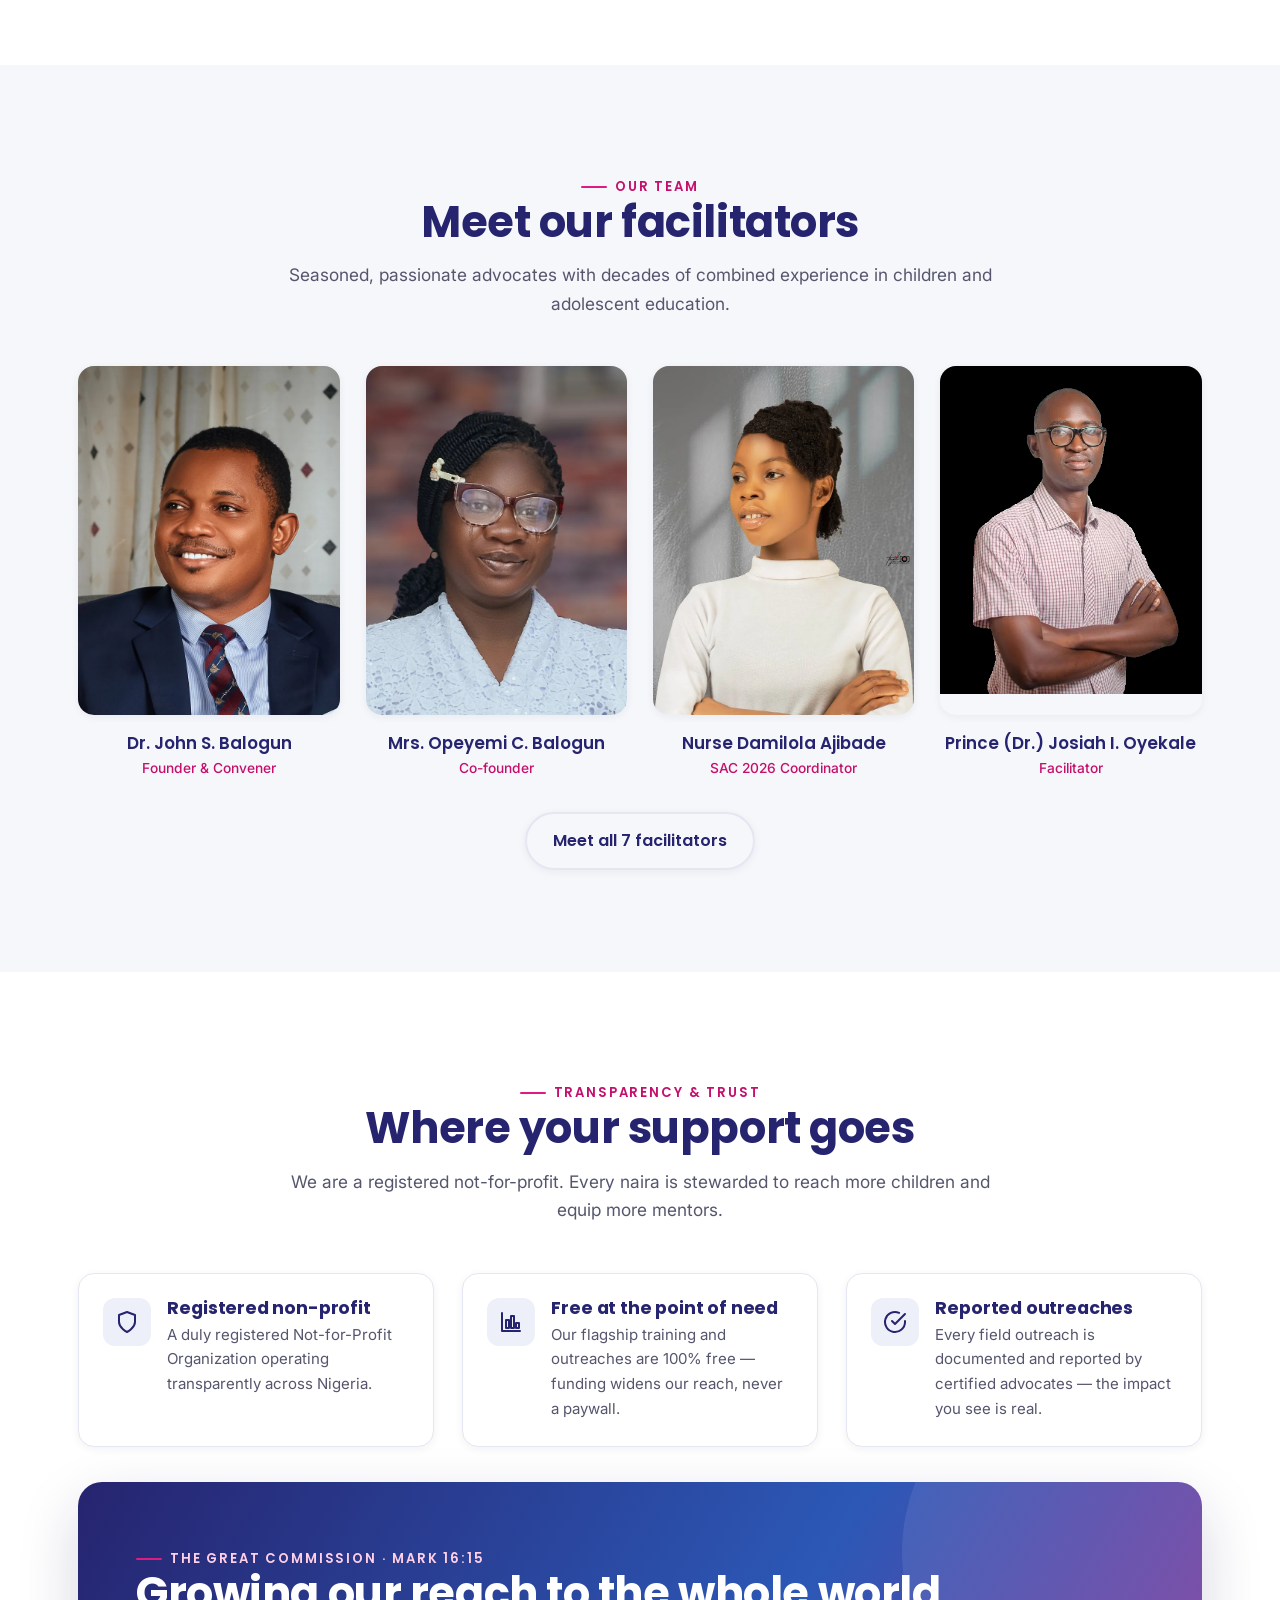
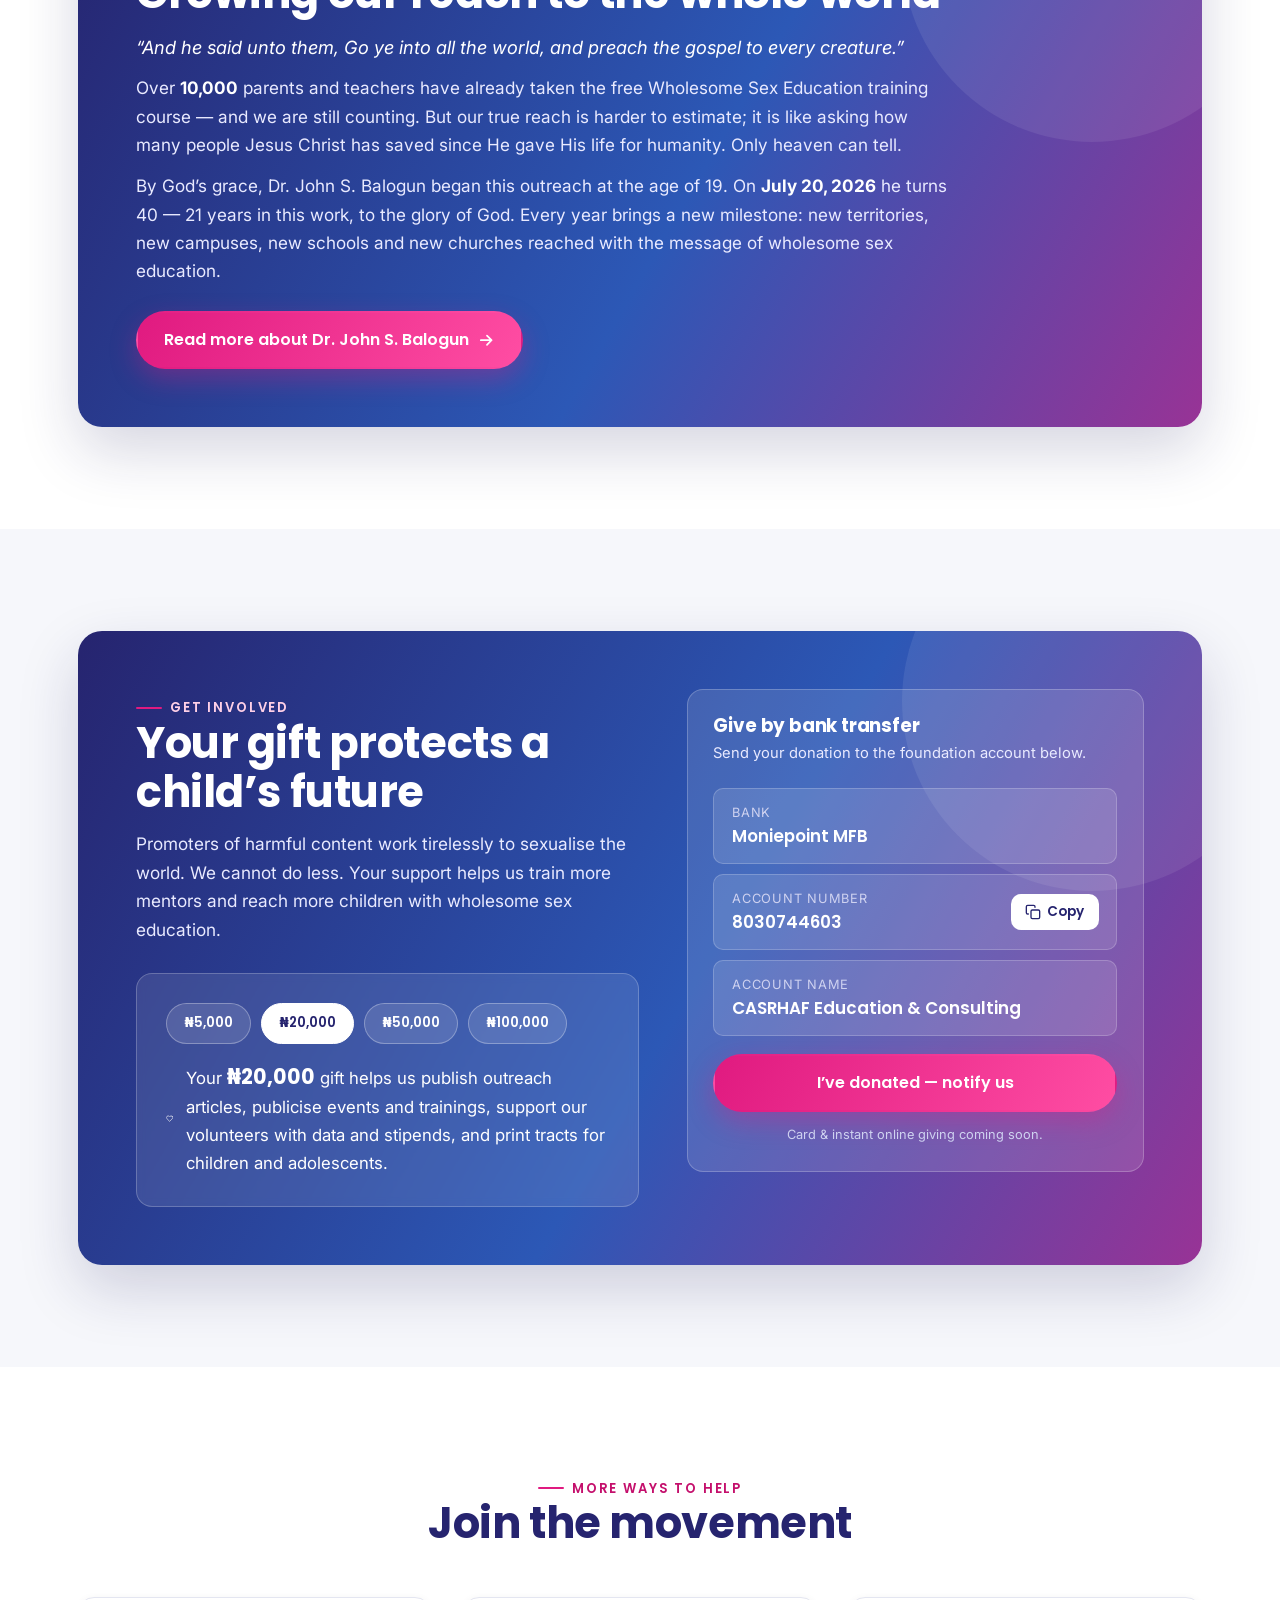
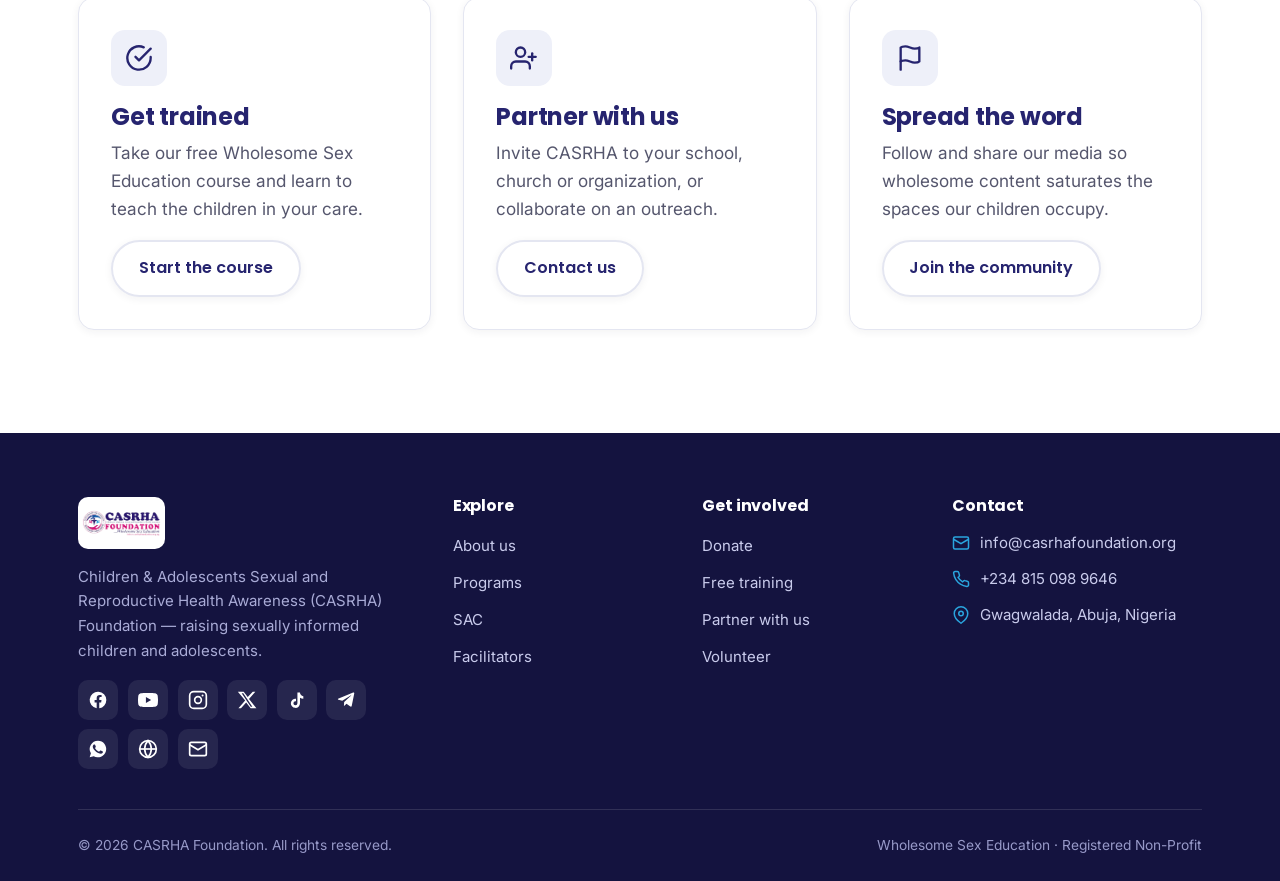
==== commit 4a66bef1: "Merge remote casrha-site with training hub and certificate portal updates - Add self-paced training " ====
--- a/index.html
+++ b/index.html
@@ -29,9 +29,9 @@
   <!-- ===================== ANNOUNCEMENT ===================== -->
   <div class="announce">
     <div class="container">
-      <span class="announce__badge">SAC 2026</span>
-      <span><strong>Sharpening the Axe Conference</strong> — “Intentional Mentorship in a Digital World.” 3 free virtual evenings this August.</span>
-      <a href="sac.html">Learn more →</a>
+      <span class="announce__badge">Free Training</span>
+      <span><strong>Wholesome Sex Education Training</strong> — join our monthly WhatsApp cohort, or learn at your own pace online anytime.</span>
+      <a href="training/index.html">Start now →</a>
     </div>
   </div>
 
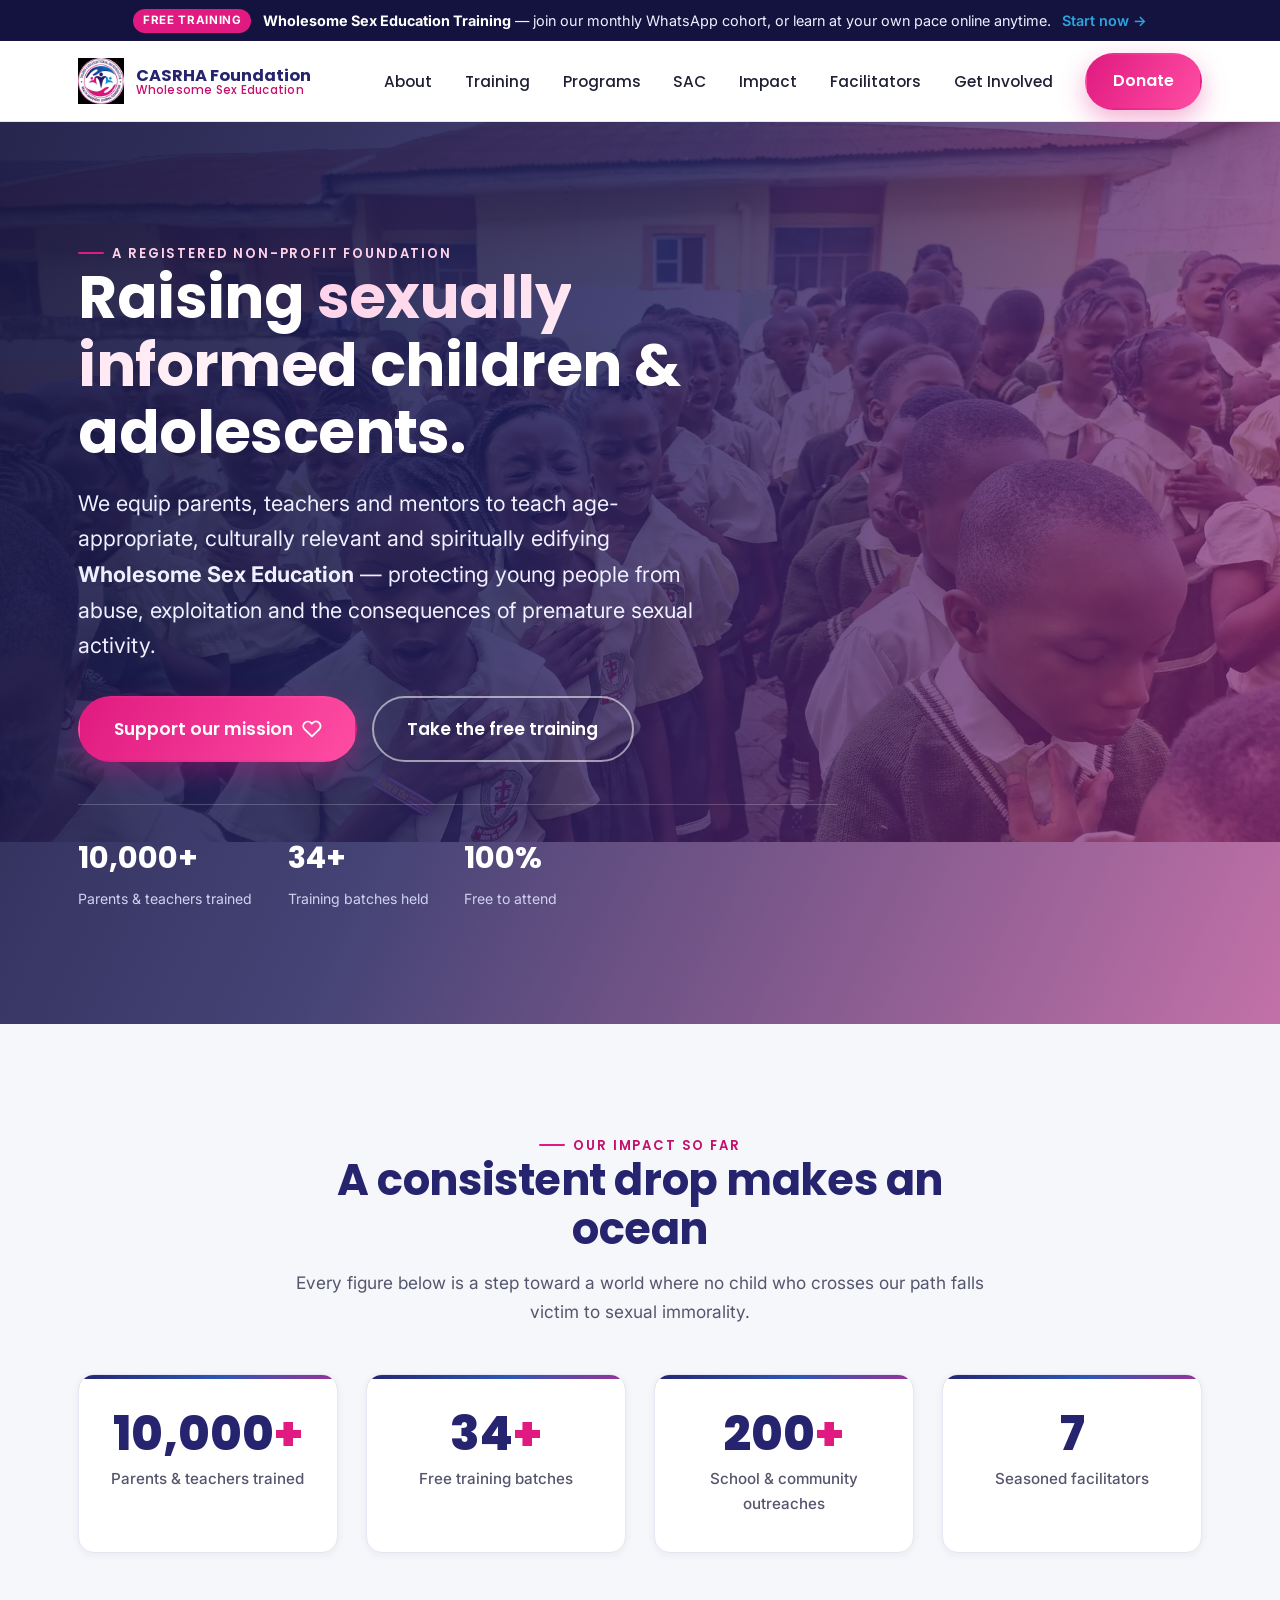
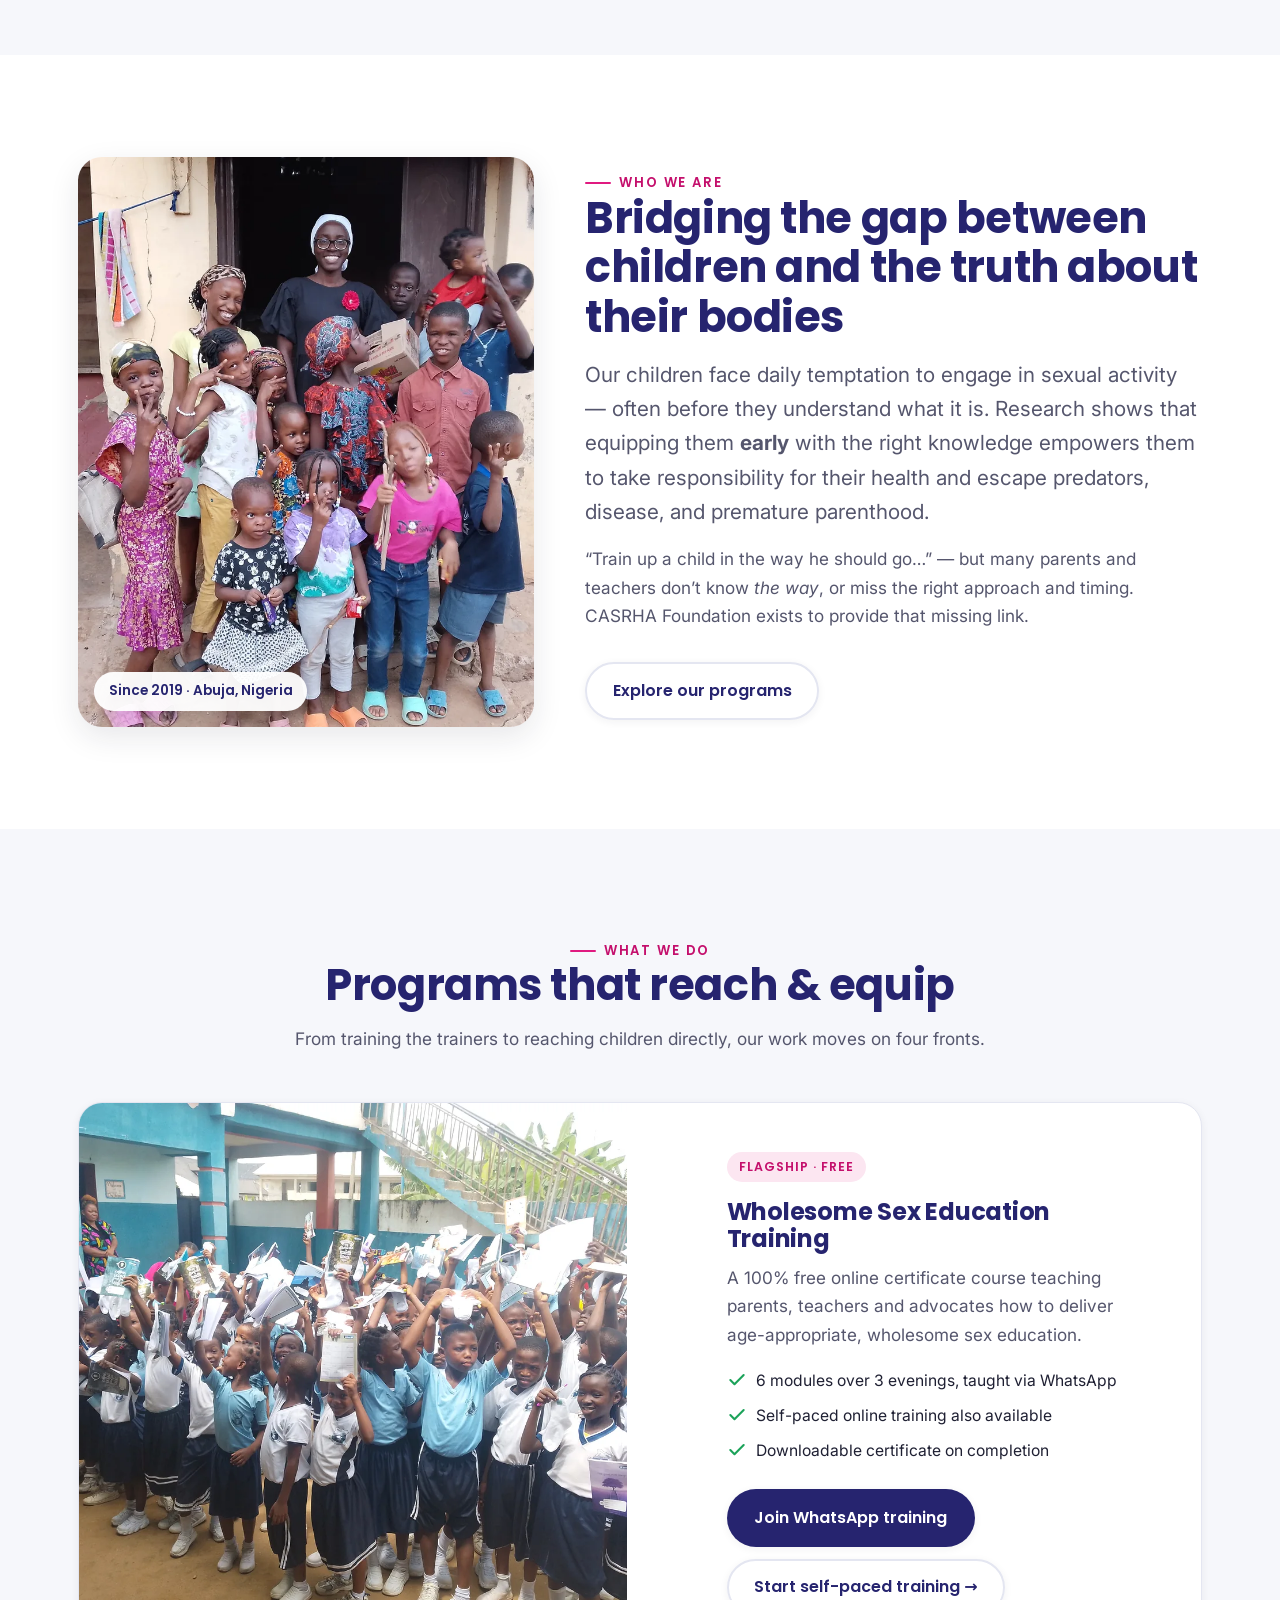
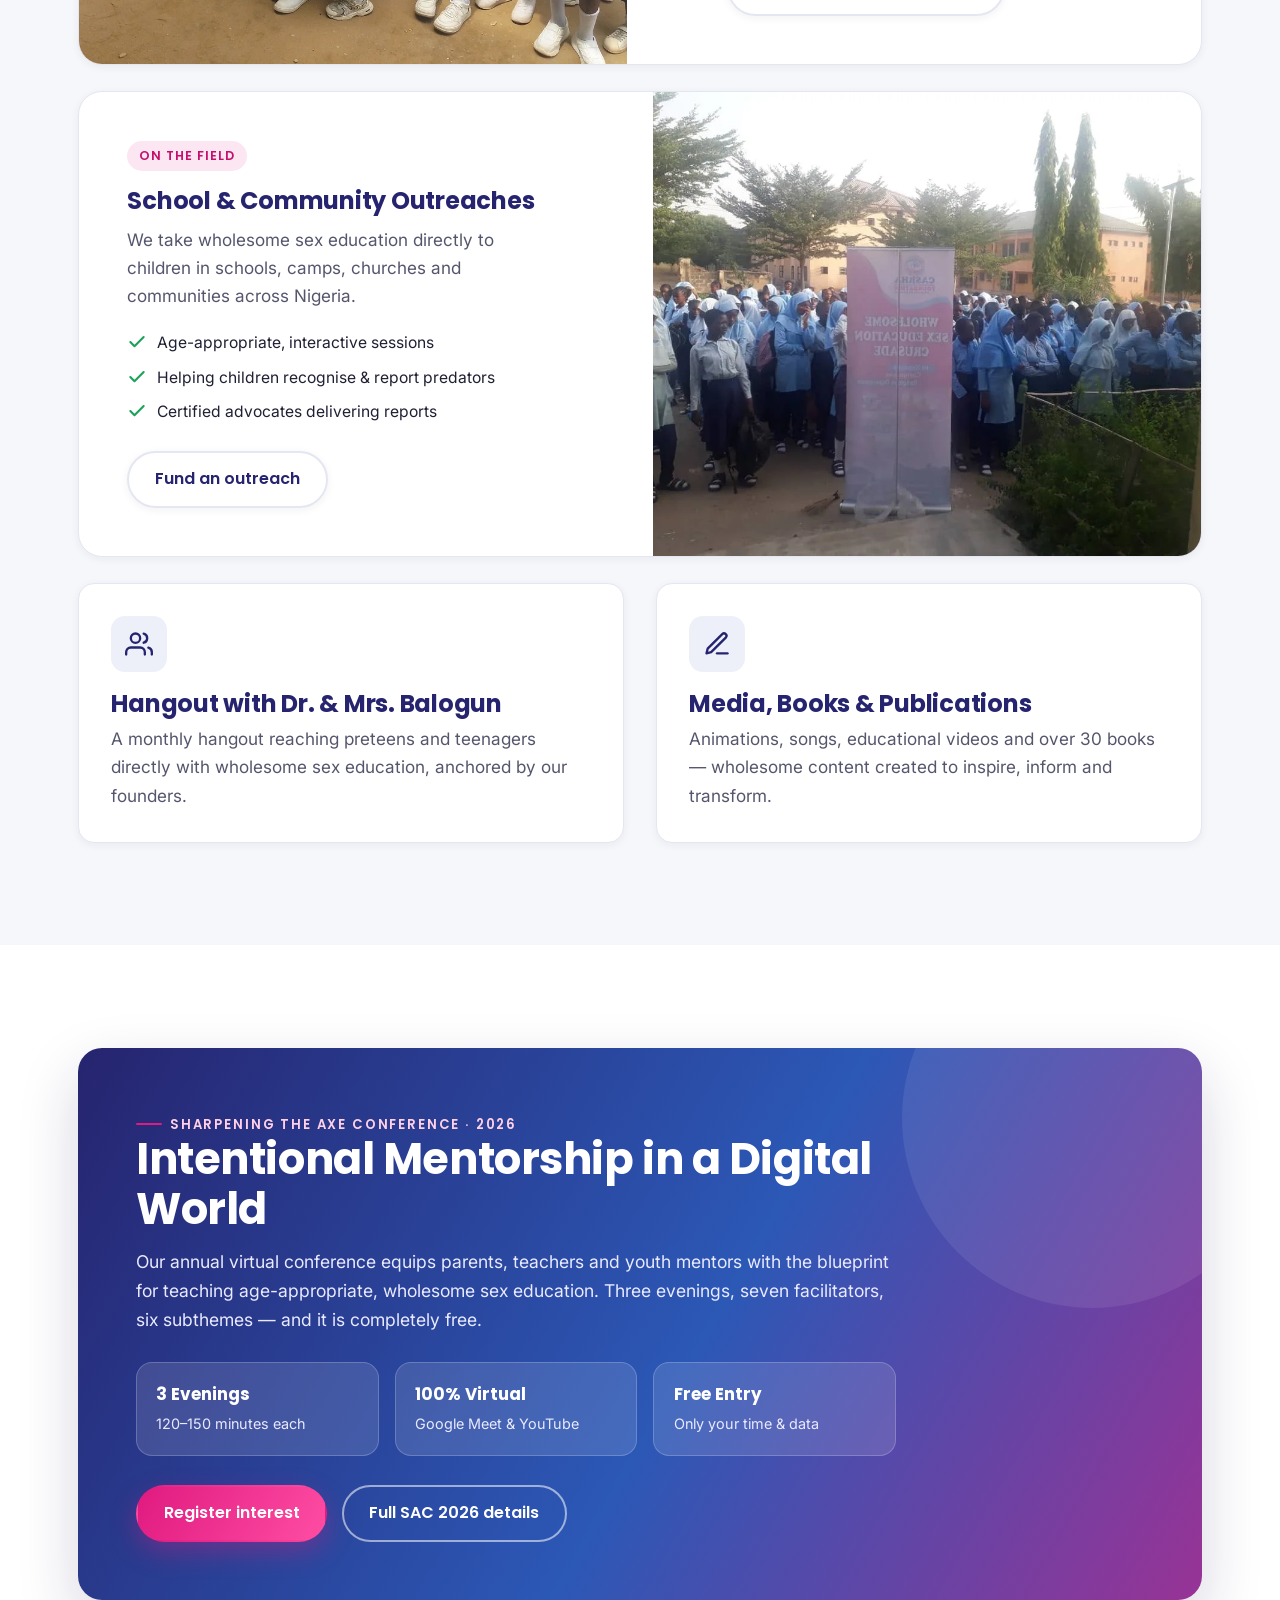
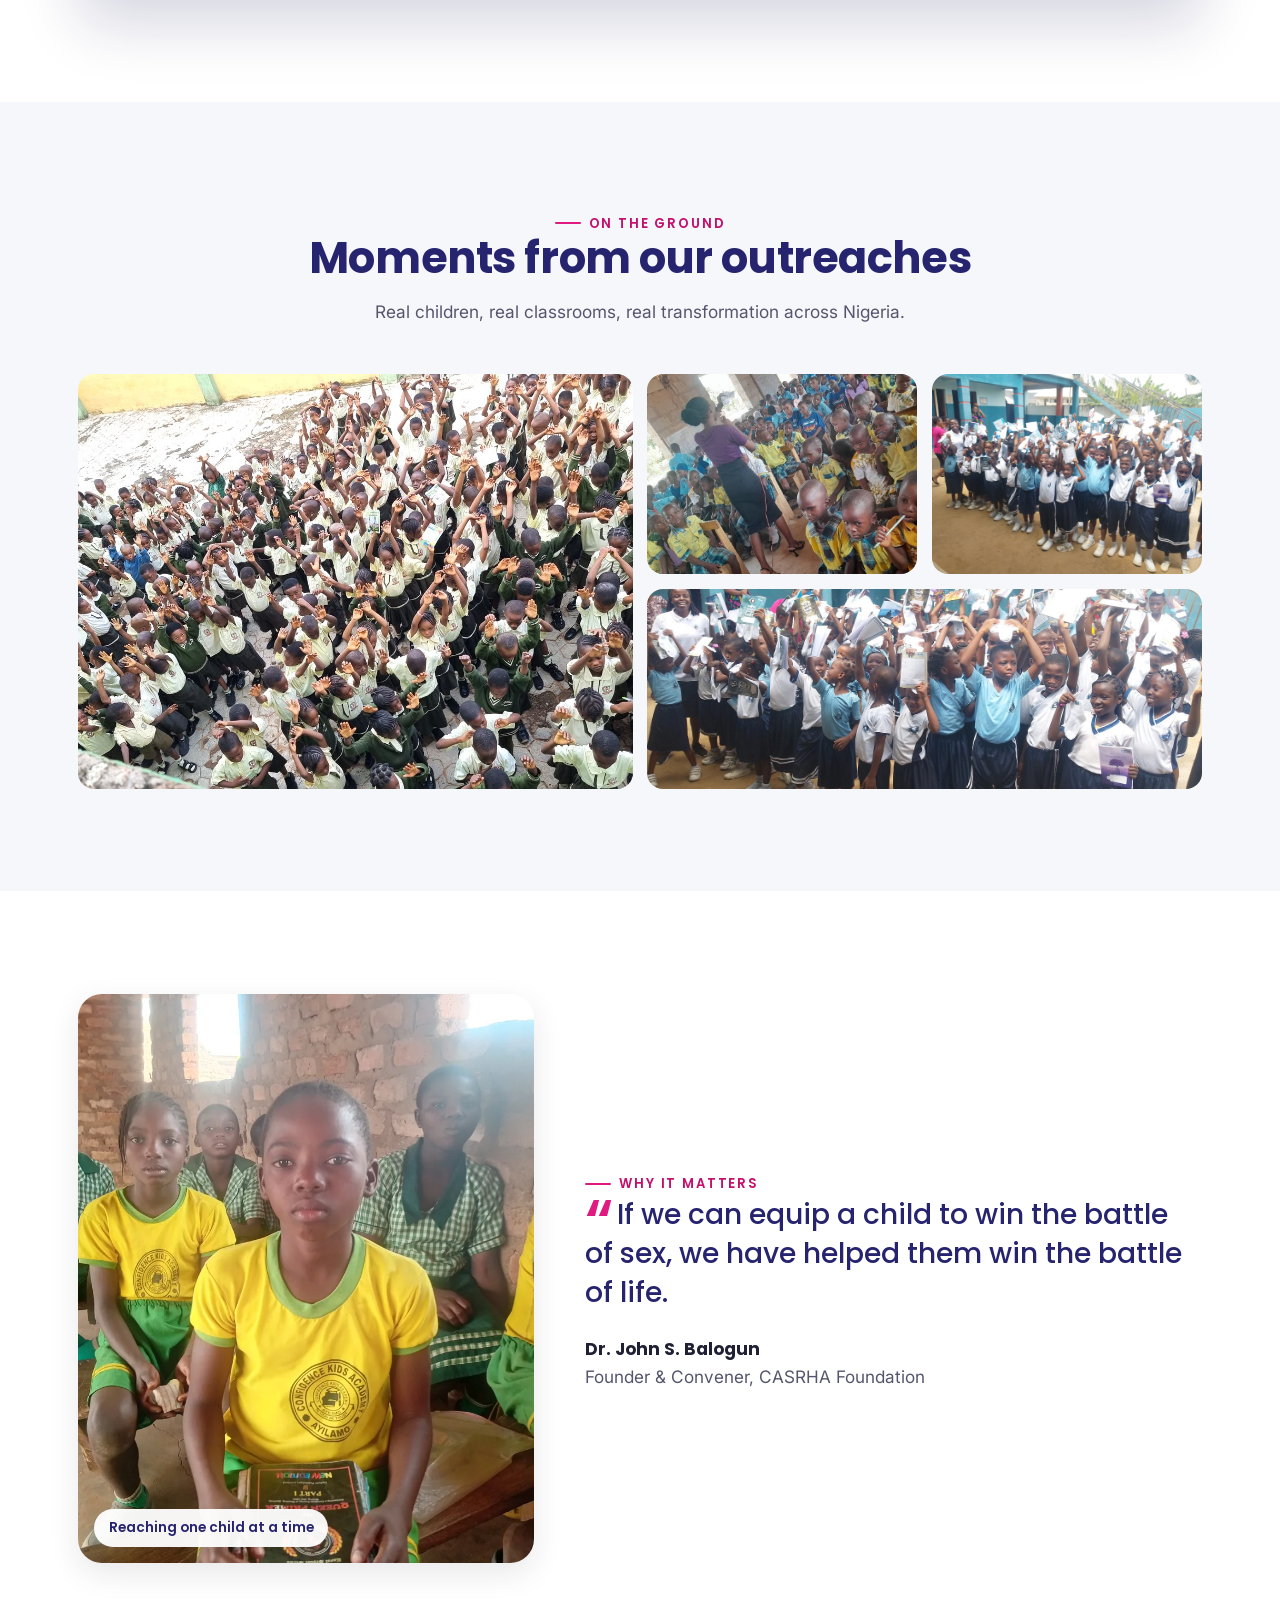
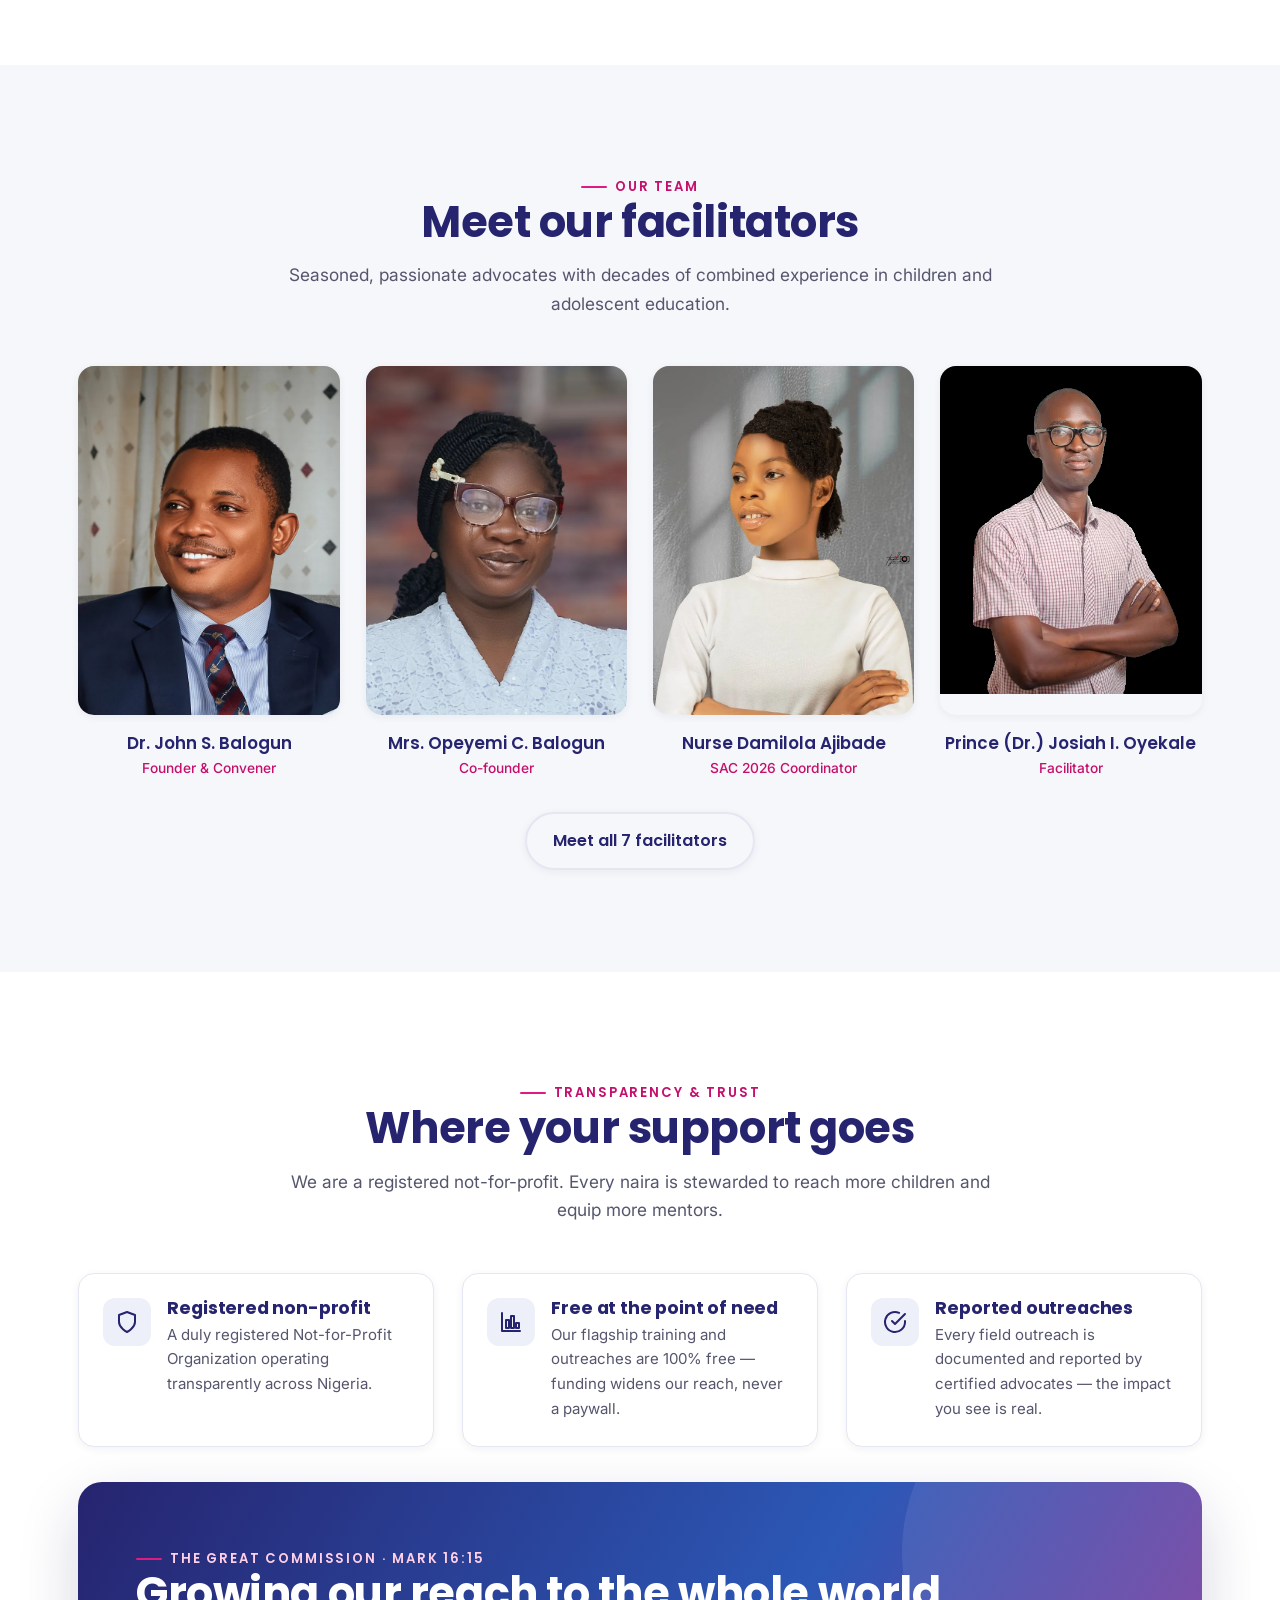
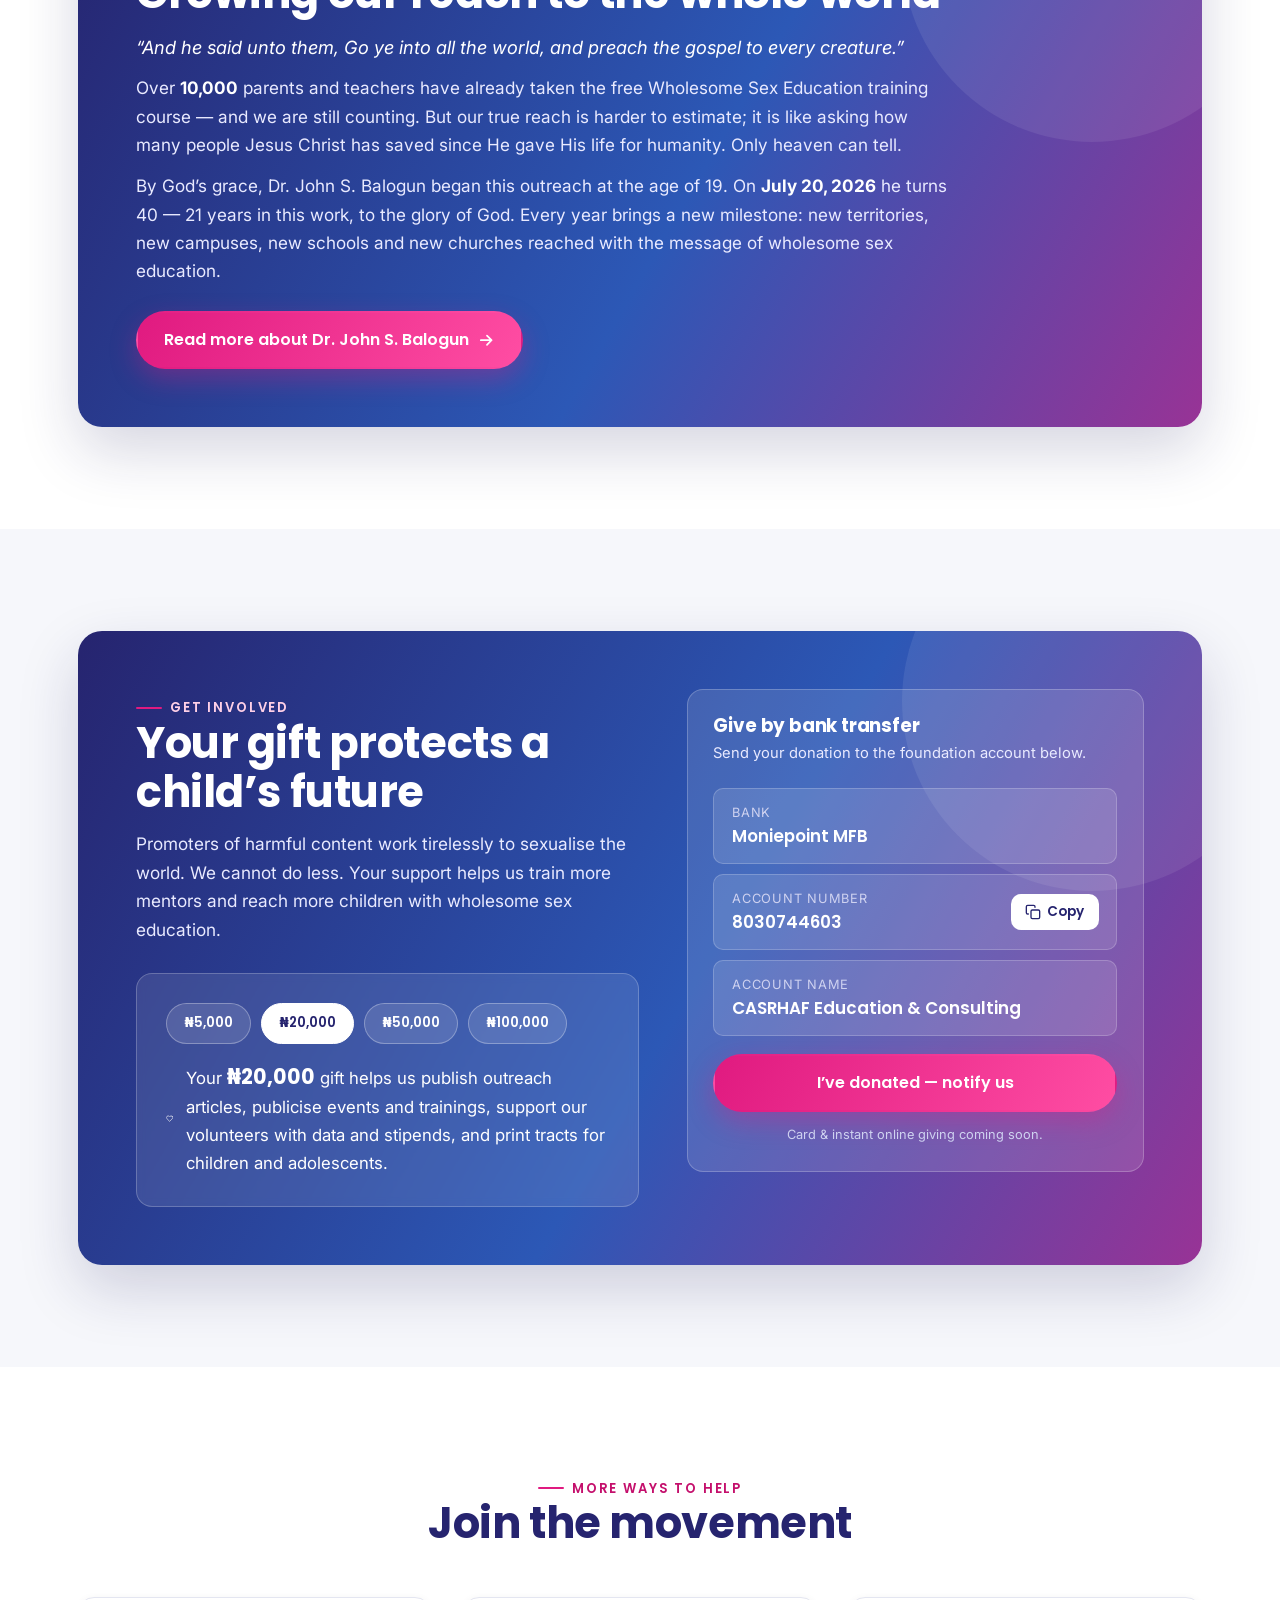
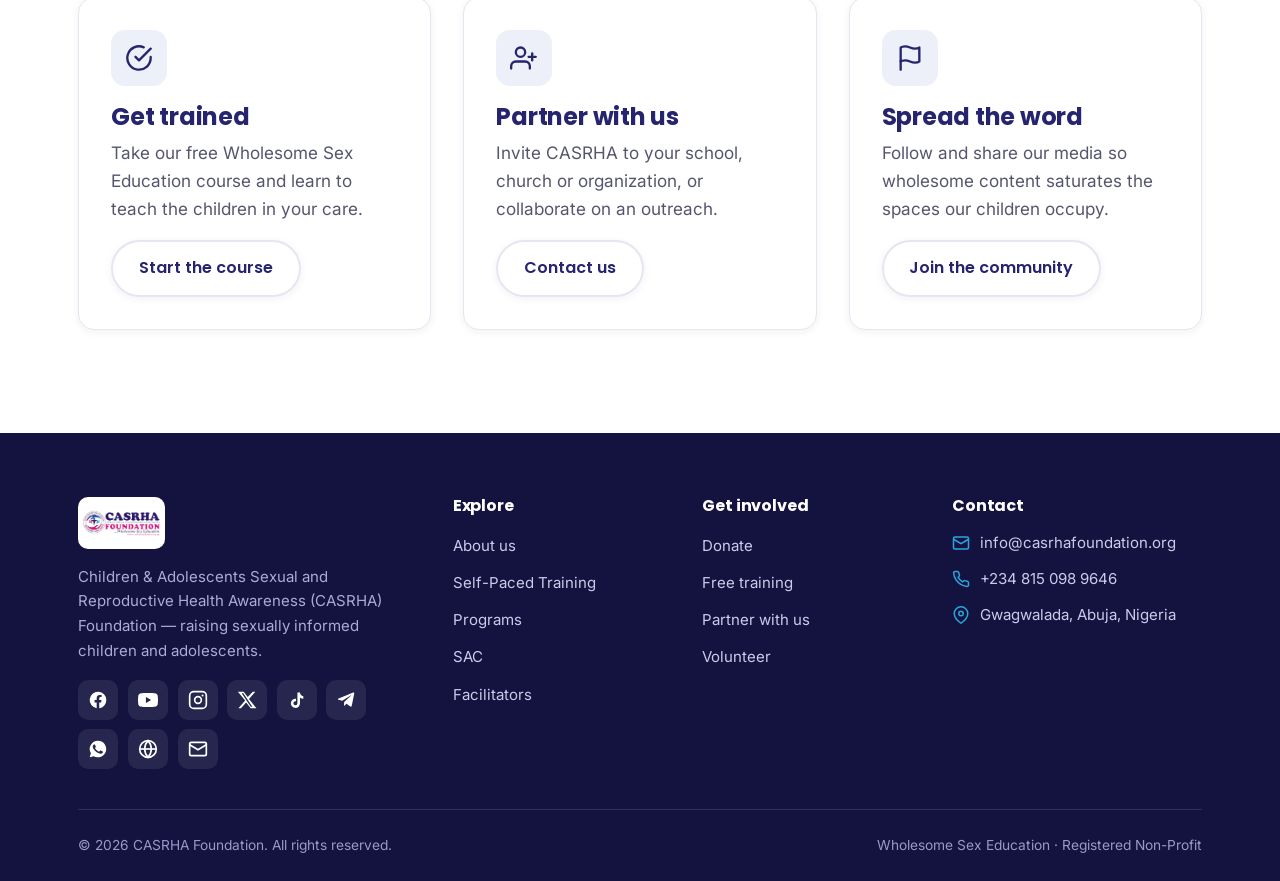
==== commit 96cc2103: "Add vivid WhatsApp cohort banner to training page and Training nav links site-wide - New gradient co" ====
--- a/index.html
+++ b/index.html
@@ -50,6 +50,7 @@
       <div class="nav__menu" id="navmenu">
         <nav class="nav__links" aria-label="Primary">
           <a href="about.html">About</a>
+          <a href="training/index.html">Training</a>
           <a href="#programs">Programs</a>
           <a href="sac.html">SAC</a>
           <a href="#impact">Impact</a>
@@ -508,6 +509,7 @@
           <h4>Explore</h4>
           <ul class="footer__links">
             <li><a href="about.html">About us</a></li>
+            <li><a href="training/index.html">Self-Paced Training</a></li>
             <li><a href="#programs">Programs</a></li>
             <li><a href="sac.html">SAC</a></li>
             <li><a href="#team">Facilitators</a></li>
--- a/css/styles.css
+++ b/css/styles.css
@@ -578,3 +578,50 @@
   color: var(--ink-soft);
   line-height: 1.65;
 }
+
+/* ---------------------------------------------------------------
+   WHATSAPP COHORT BANNER (training page)
+   --------------------------------------------------------------- */
+.cohort-banner {
+  background: var(--grad-brand);
+  color: #fff;
+  padding-block: clamp(2.2rem, 5vw, 3.2rem);
+}
+.cohort-banner__inner {
+  display: flex;
+  align-items: center;
+  justify-content: space-between;
+  gap: 1.5rem;
+  flex-wrap: wrap;
+}
+.cohort-banner__badge {
+  display: inline-block;
+  background: rgba(255, 255, 255, 0.18);
+  border: 1px solid rgba(255, 255, 255, 0.35);
+  color: #fff;
+  font-family: var(--font-head);
+  font-weight: 600;
+  font-size: 0.78rem;
+  letter-spacing: 0.12em;
+  text-transform: uppercase;
+  padding: 0.3rem 0.9rem;
+  border-radius: var(--r-pill);
+}
+.cohort-banner h2 {
+  color: #fff;
+  margin: 0.6rem 0 0.5rem;
+}
+.cohort-banner p {
+  max-width: 560px;
+  color: #e9ebff;
+}
+.btn--whatsapp {
+  --_bg: #25d366;
+  color: #fff;
+  box-shadow: 0 10px 26px rgba(37, 211, 102, 0.35);
+}
+.btn--whatsapp:hover {
+  background: #1ebe5b;
+  color: #fff;
+  box-shadow: 0 16px 34px rgba(37, 211, 102, 0.45);
+}
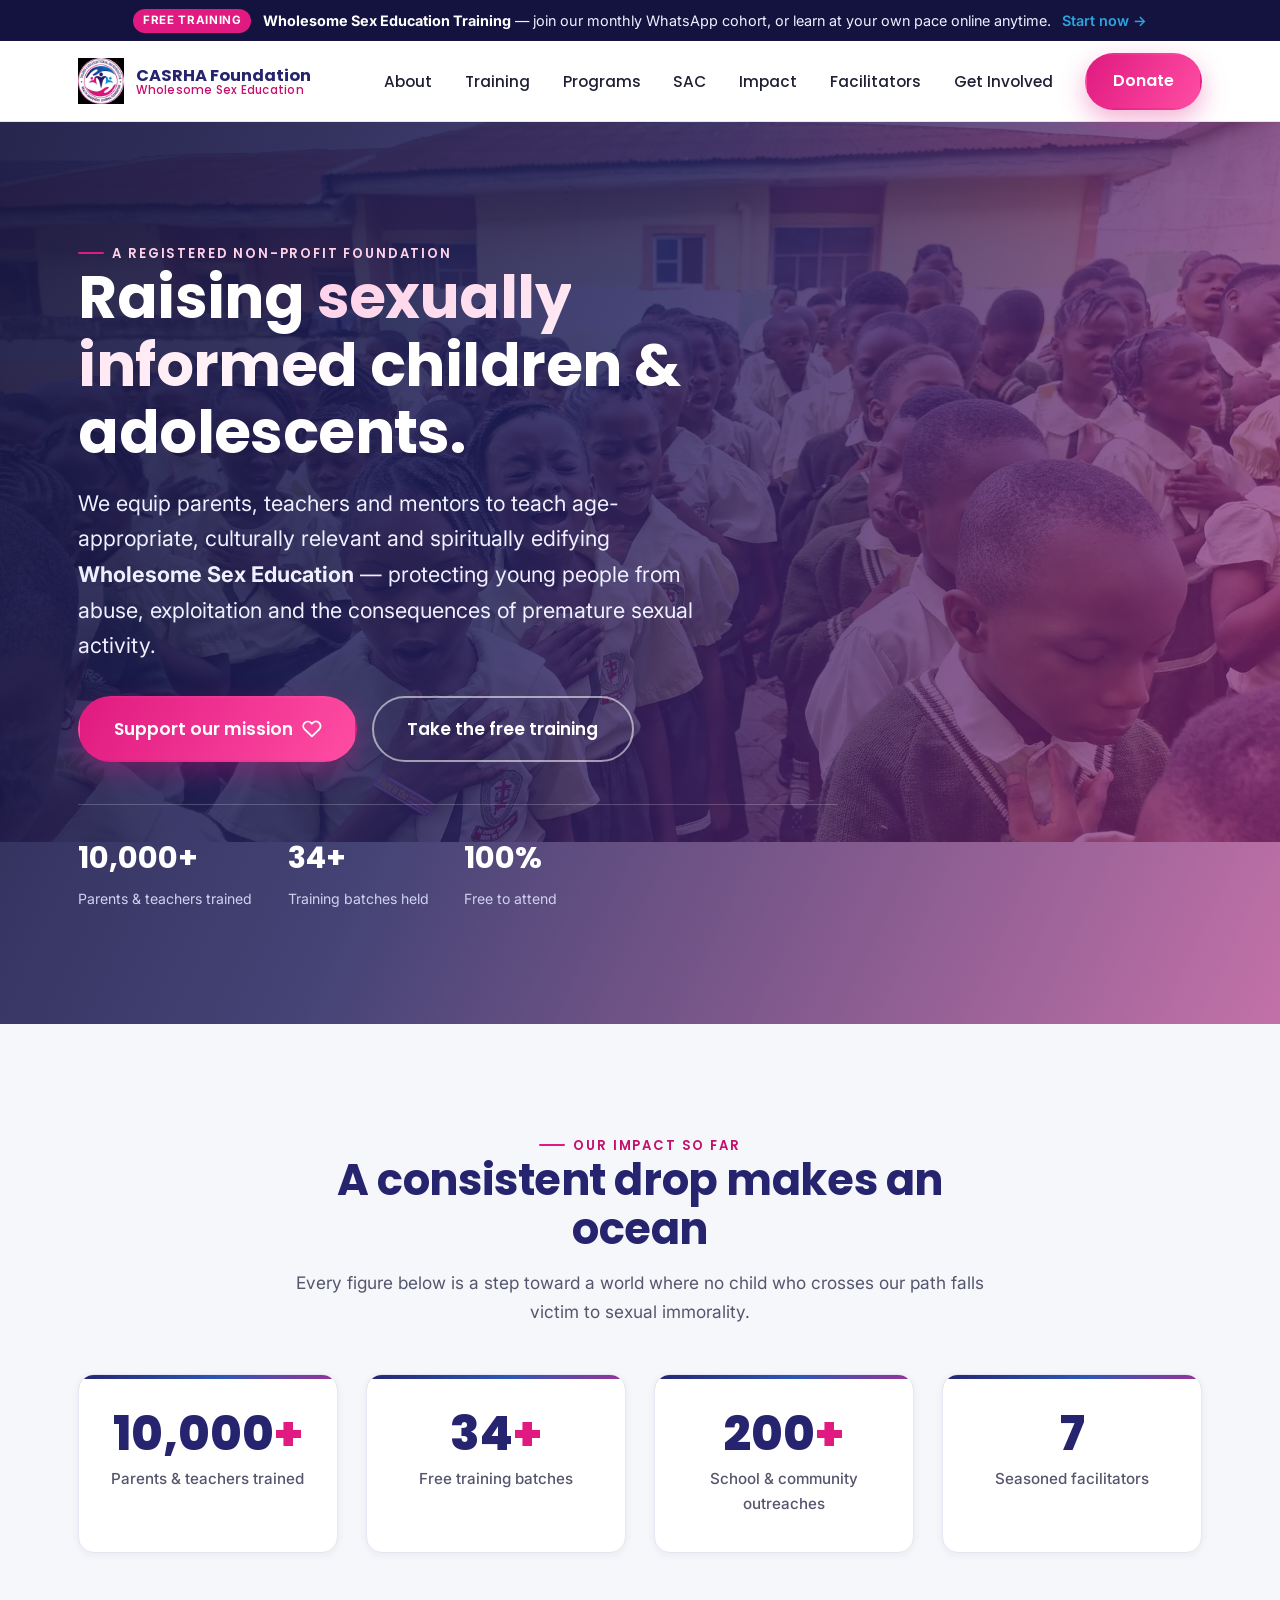
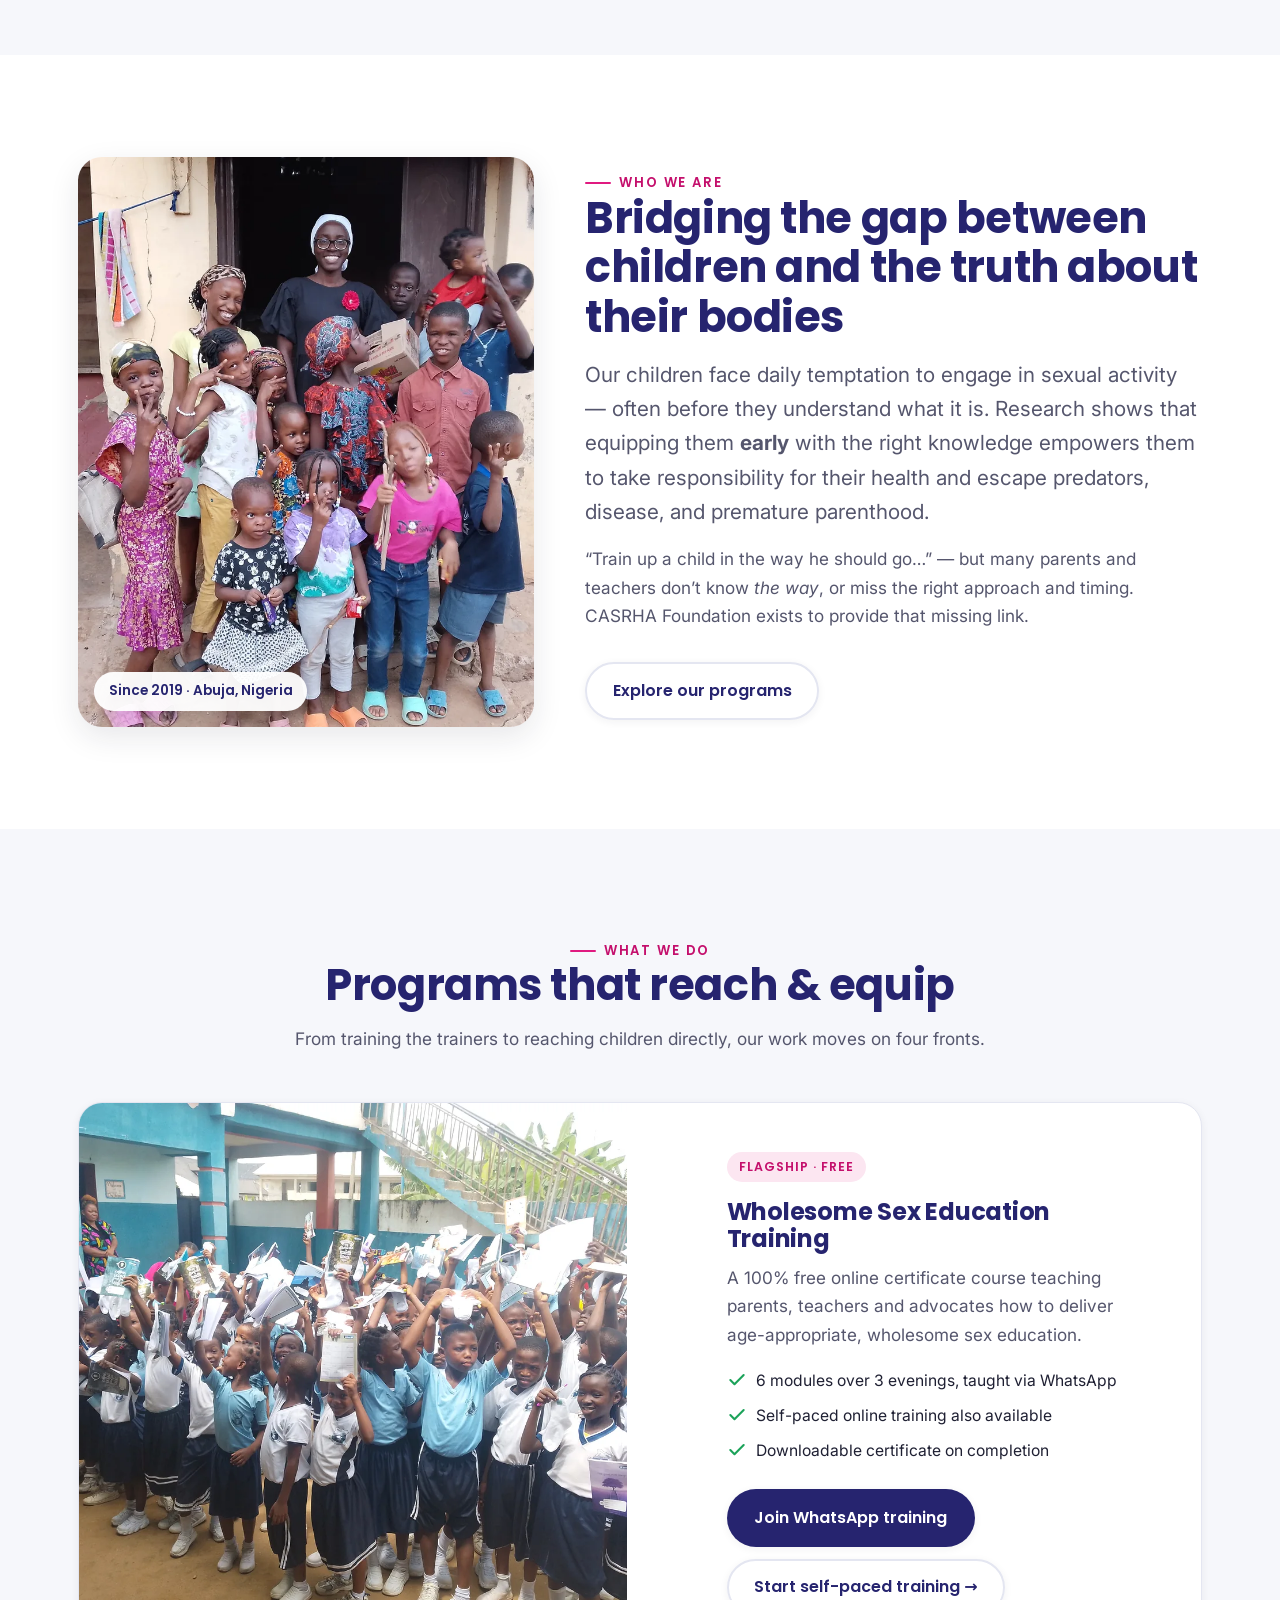
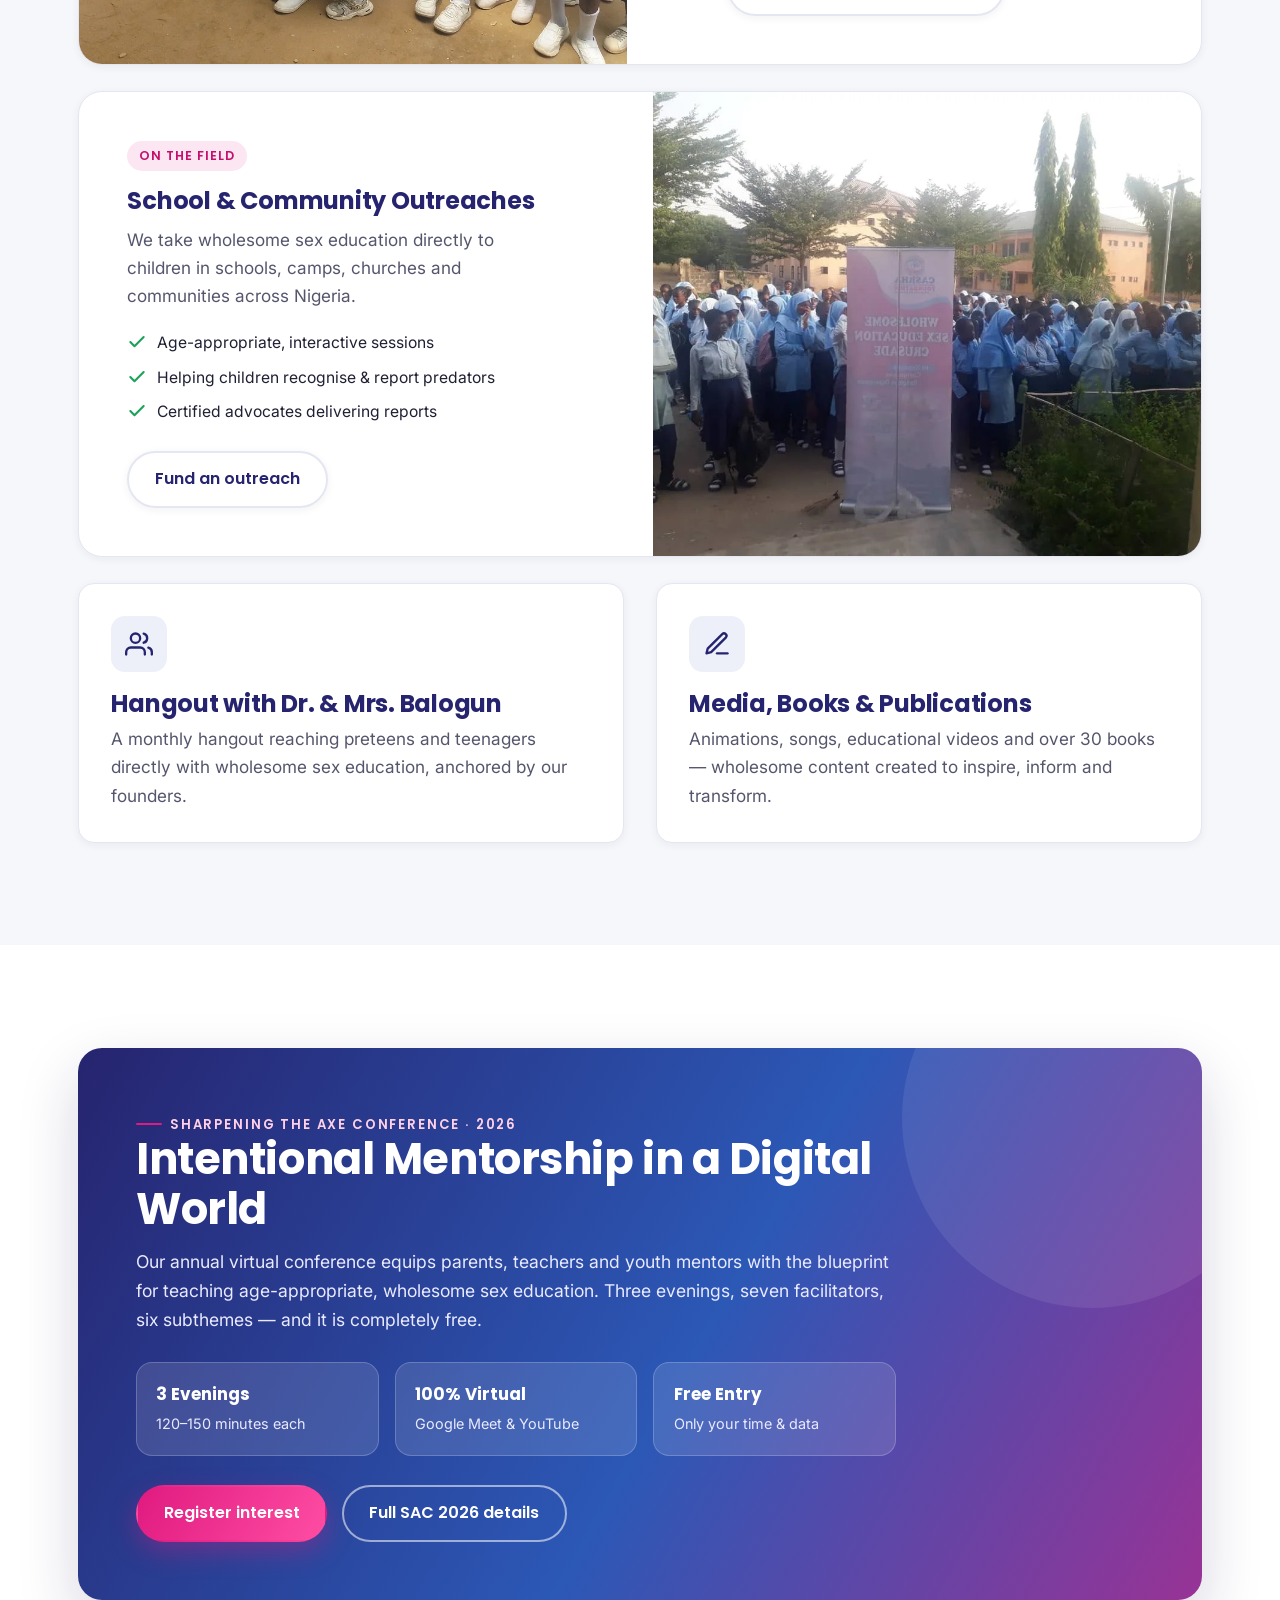
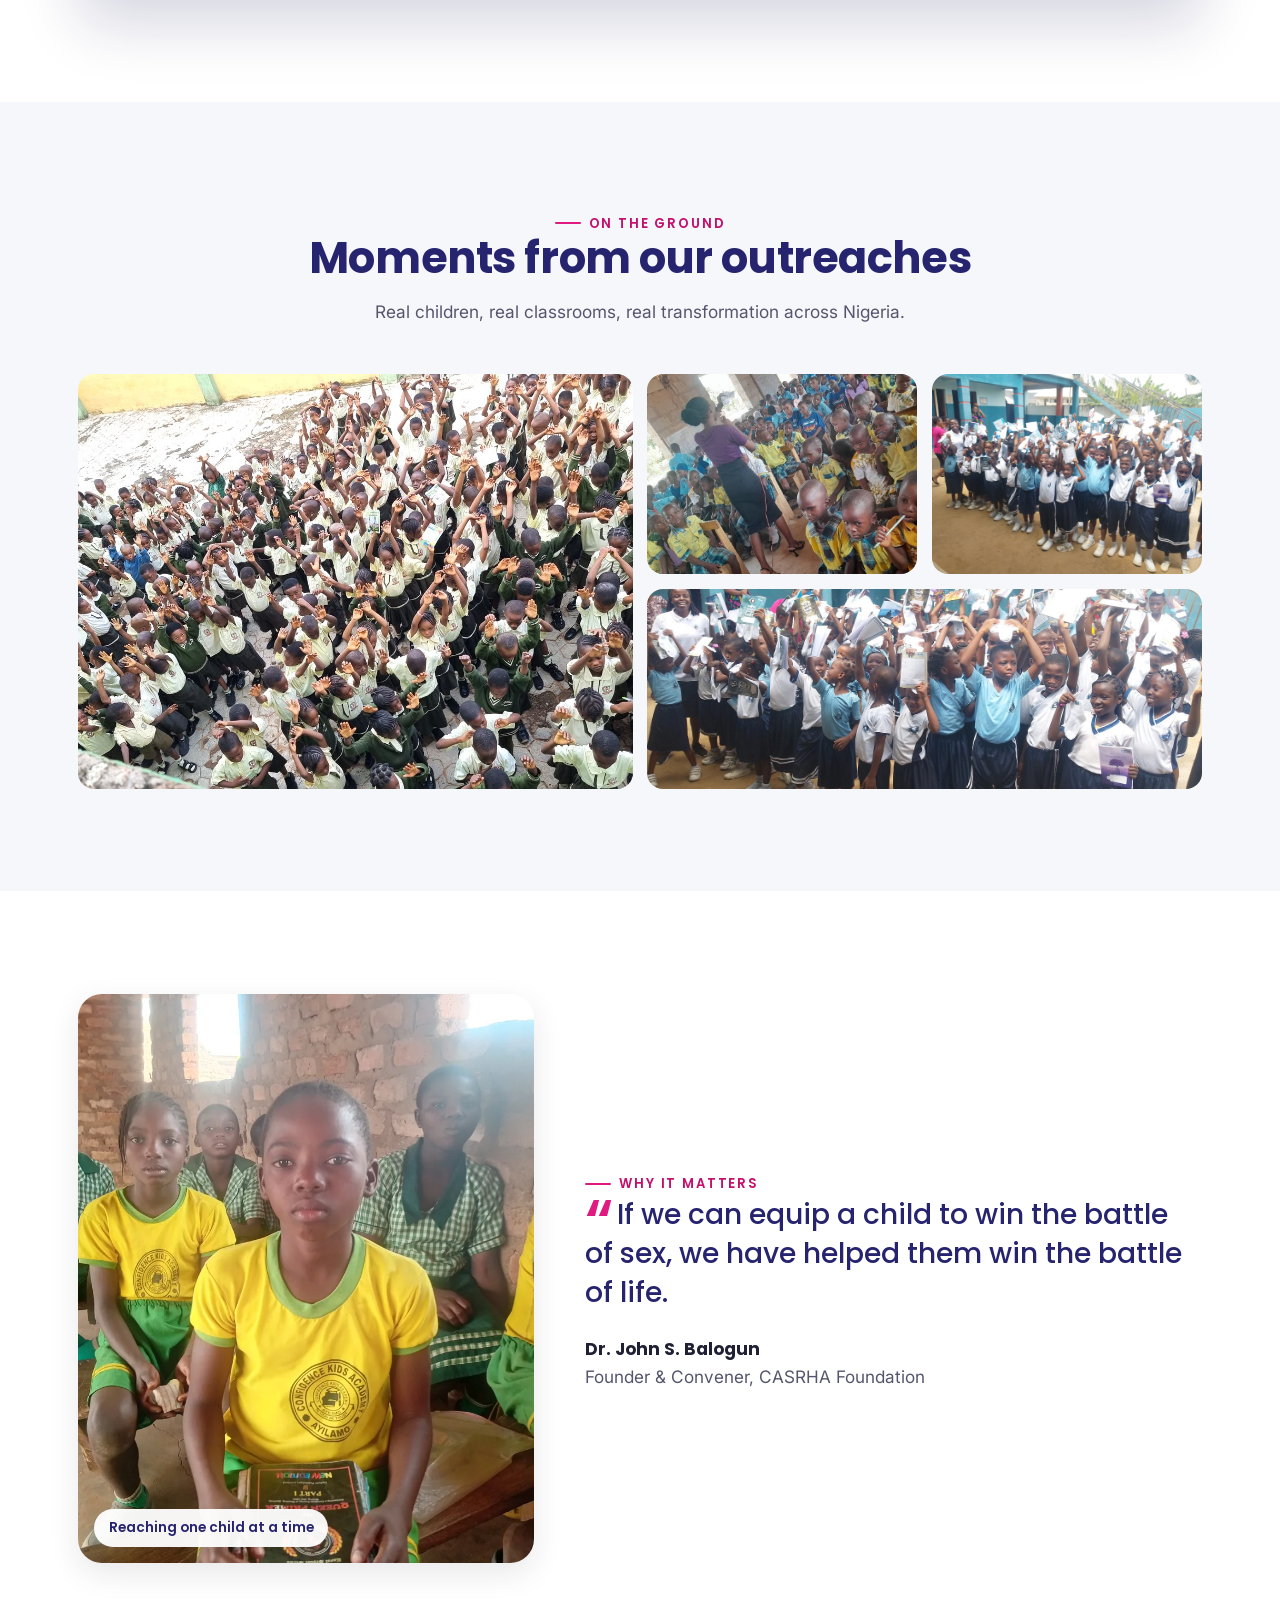
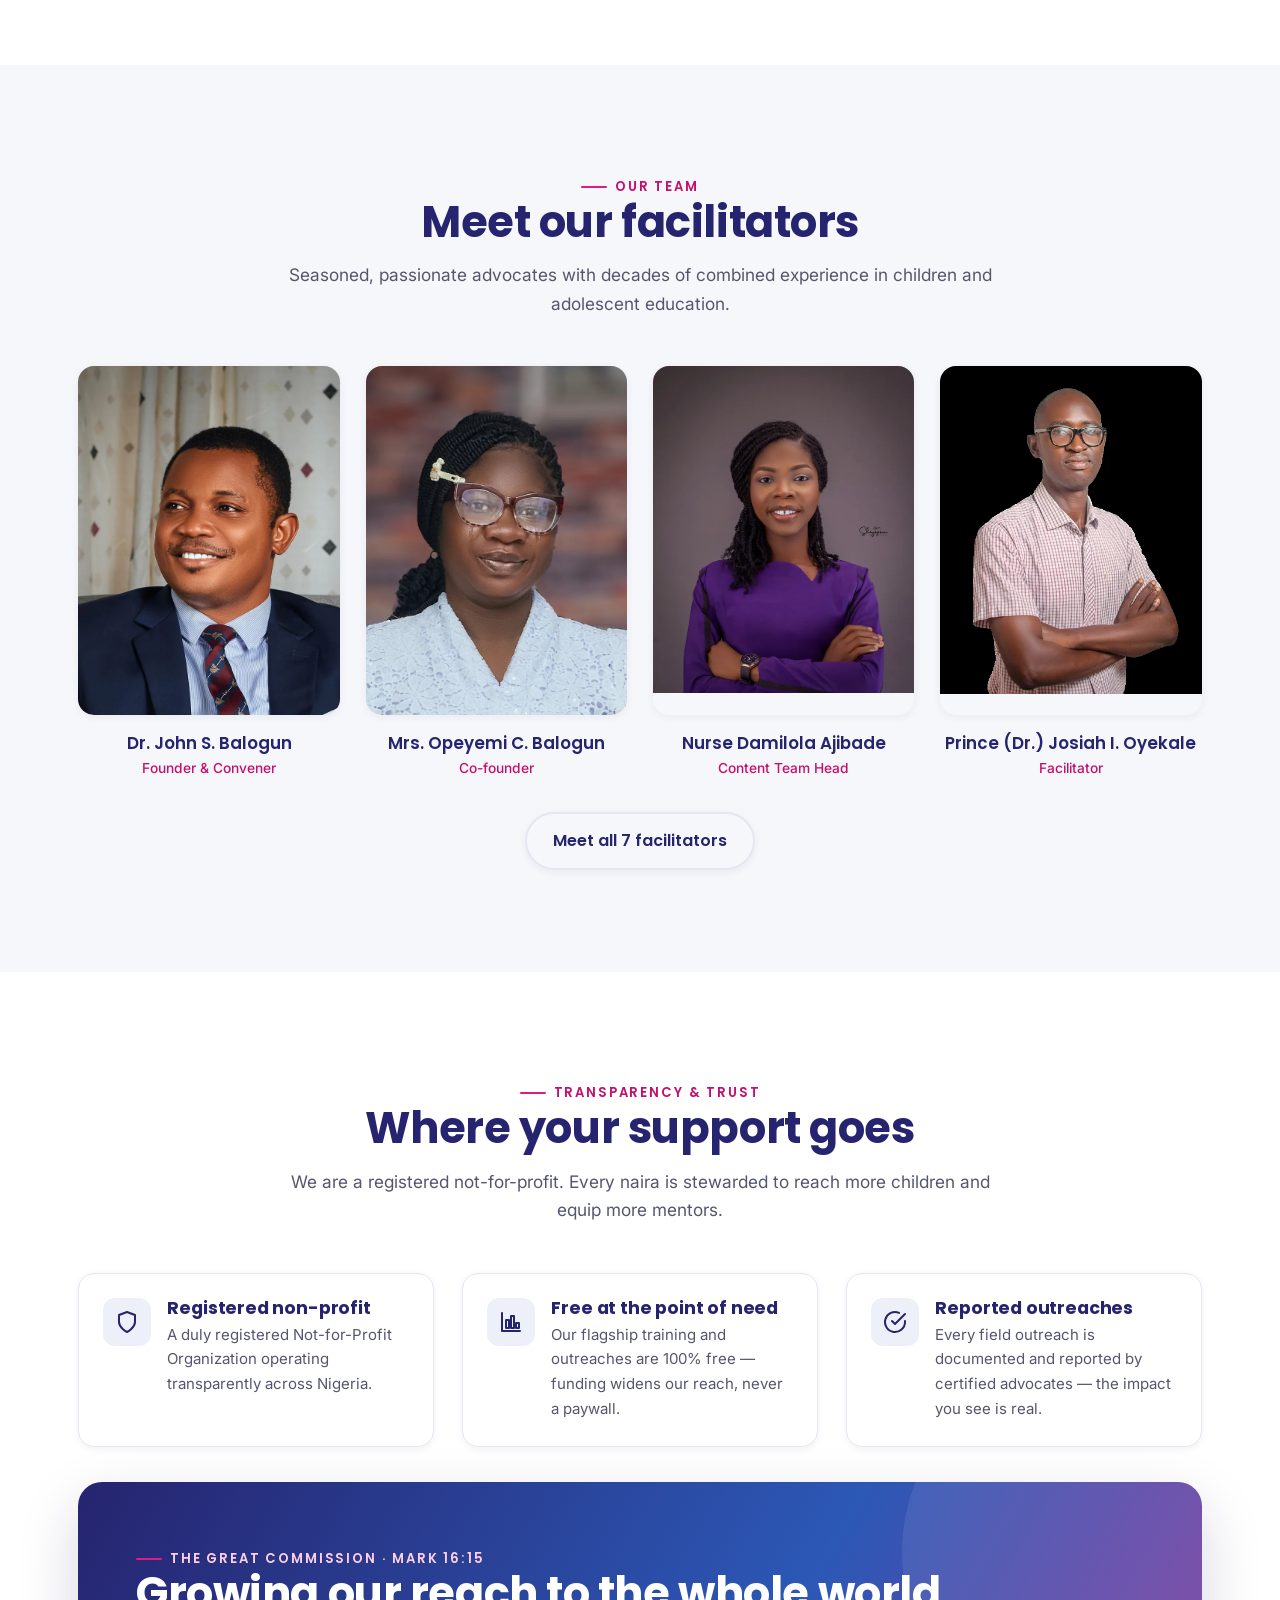
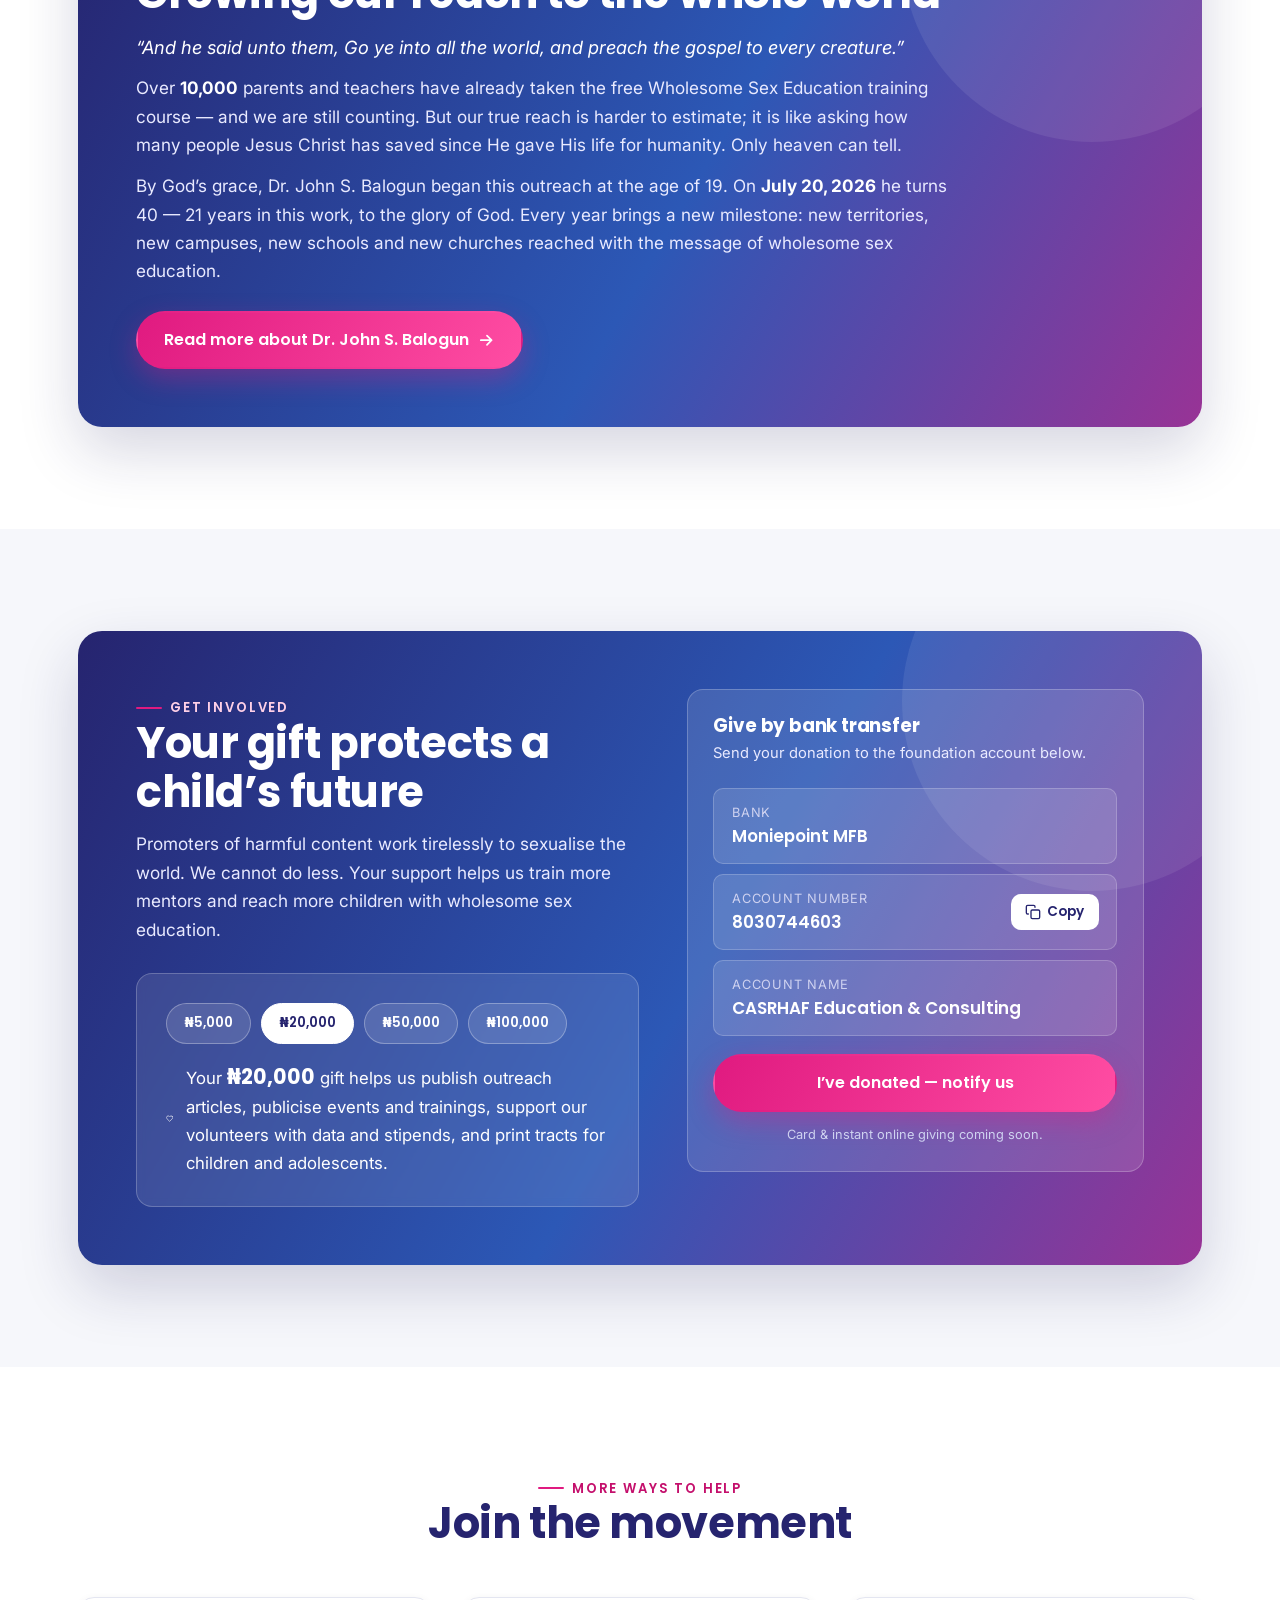
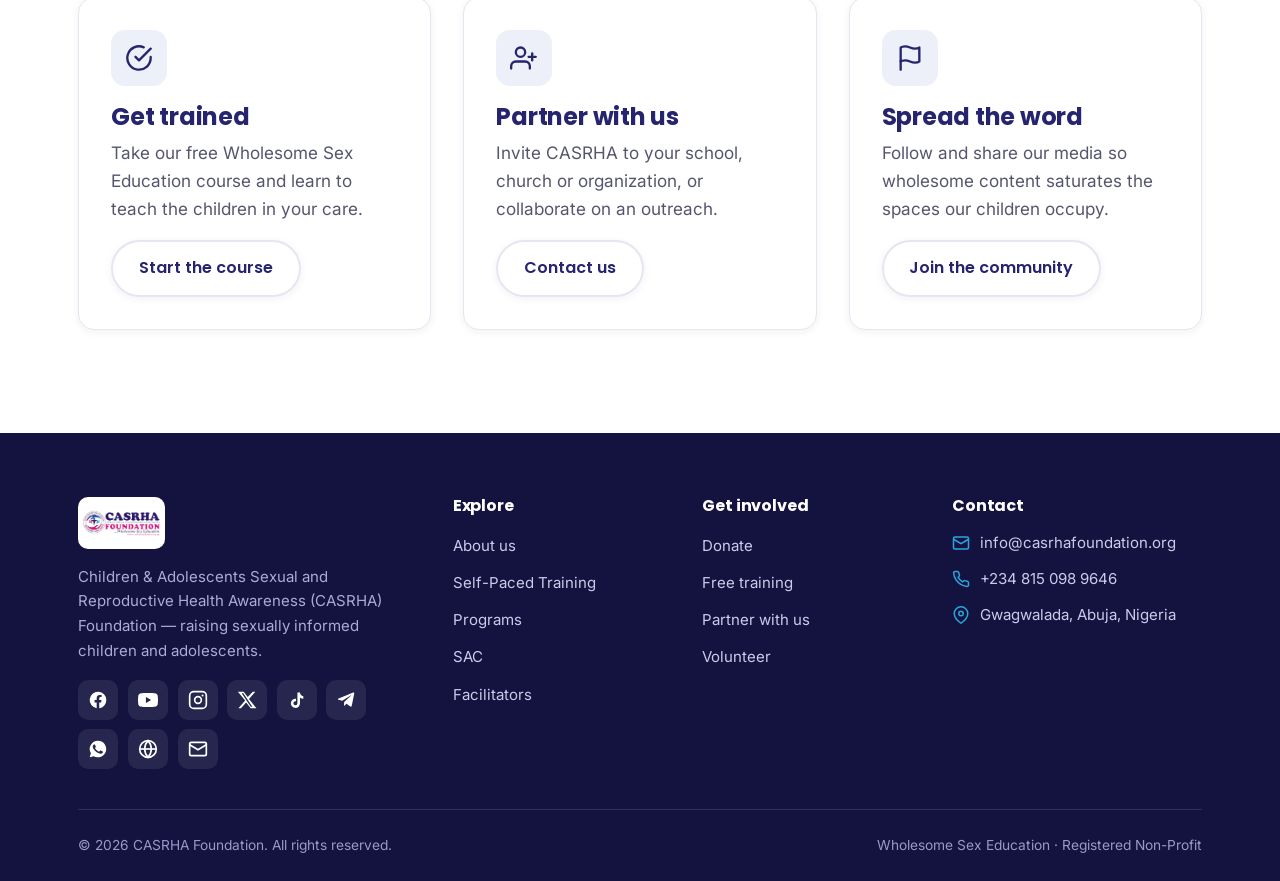
==== commit 0bcc4ba1: "Update team: new Damilola photo, team-head titles, Dr. Balogun bio & link - Replace Nurse Damilola A" ====
--- a/index.html
+++ b/index.html
@@ -334,7 +334,7 @@
           </figure>
           <figure class="person reveal" data-delay="2">
             <div class="person__photo"><picture><source srcset="assets/team/damilola-ajibade.webp" type="image/webp"><img src="assets/team/damilola-ajibade.jpg" alt="Nurse Damilola Ajibade" loading="lazy"></picture></div>
-            <figcaption><div class="person__name">Nurse Damilola Ajibade</div><div class="person__role">SAC 2026 Coordinator</div></figcaption>
+            <figcaption><div class="person__name">Nurse Damilola Ajibade</div><div class="person__role">Content Team Head</div></figcaption>
           </figure>
           <figure class="person reveal" data-delay="3">
             <div class="person__photo"><picture><source srcset="assets/team/josiah-oyekale.webp" type="image/webp"><img src="assets/team/josiah-oyekale.jpg" alt="Prince (Dr.) Josiah I. Oyekale" loading="lazy"></picture></div>
--- a/css/styles.css
+++ b/css/styles.css
@@ -212,18 +212,31 @@
 .nav__toggle[aria-expanded="true"] span:nth-child(3) { transform: translateY(-7px) rotate(-45deg); }
 
 @media (max-width: 940px) {
+  /* Solid header on mobile: backdrop-filter would make the fixed menu
+     panel position itself relative to the header (clipping it to the
+     header's height on Safari/iOS), leaving menu text floating over the
+     page content. A solid background avoids that entirely. */
+  .header {
+    background: #fff;
+    backdrop-filter: none;
+    -webkit-backdrop-filter: none;
+  }
   .nav__toggle { display: flex; }
   .nav__menu {
     position: fixed; inset: 0 0 0 auto; width: min(84vw, 340px);
+    height: 100dvh;
     background: #fff; box-shadow: var(--shadow-lg);
     flex-direction: column; align-items: stretch; justify-content: flex-start;
     padding: 5.5rem 1.4rem 2rem; gap: 0.2rem;
     transform: translateX(100%); transition: transform 0.32s var(--ease);
     display: flex;
+    overflow-y: auto;
+    z-index: 101;
   }
   .nav__menu.is-open { transform: translateX(0); }
   .nav__links { flex-direction: column; align-items: stretch; gap: 0.1rem; }
-  .nav__links a { padding: 0.85rem 1rem; font-size: 1.05rem; border-radius: var(--r-sm); }
+  .nav__links a { padding: 0.85rem 1rem; font-size: 1.05rem; border-radius: var(--r-sm); color: var(--indigo); }
+  .nav__links a.is-active { color: var(--magenta-600); background: var(--bg-soft); }
   .nav__menu .btn { margin-top: 1rem; }
   .nav__backdrop { position: fixed; inset: 0; background: rgba(20,19,63,0.4); opacity: 0; visibility: hidden; transition: opacity 0.3s; z-index: 90; }
   .nav__backdrop.is-open { opacity: 1; visibility: visible; }
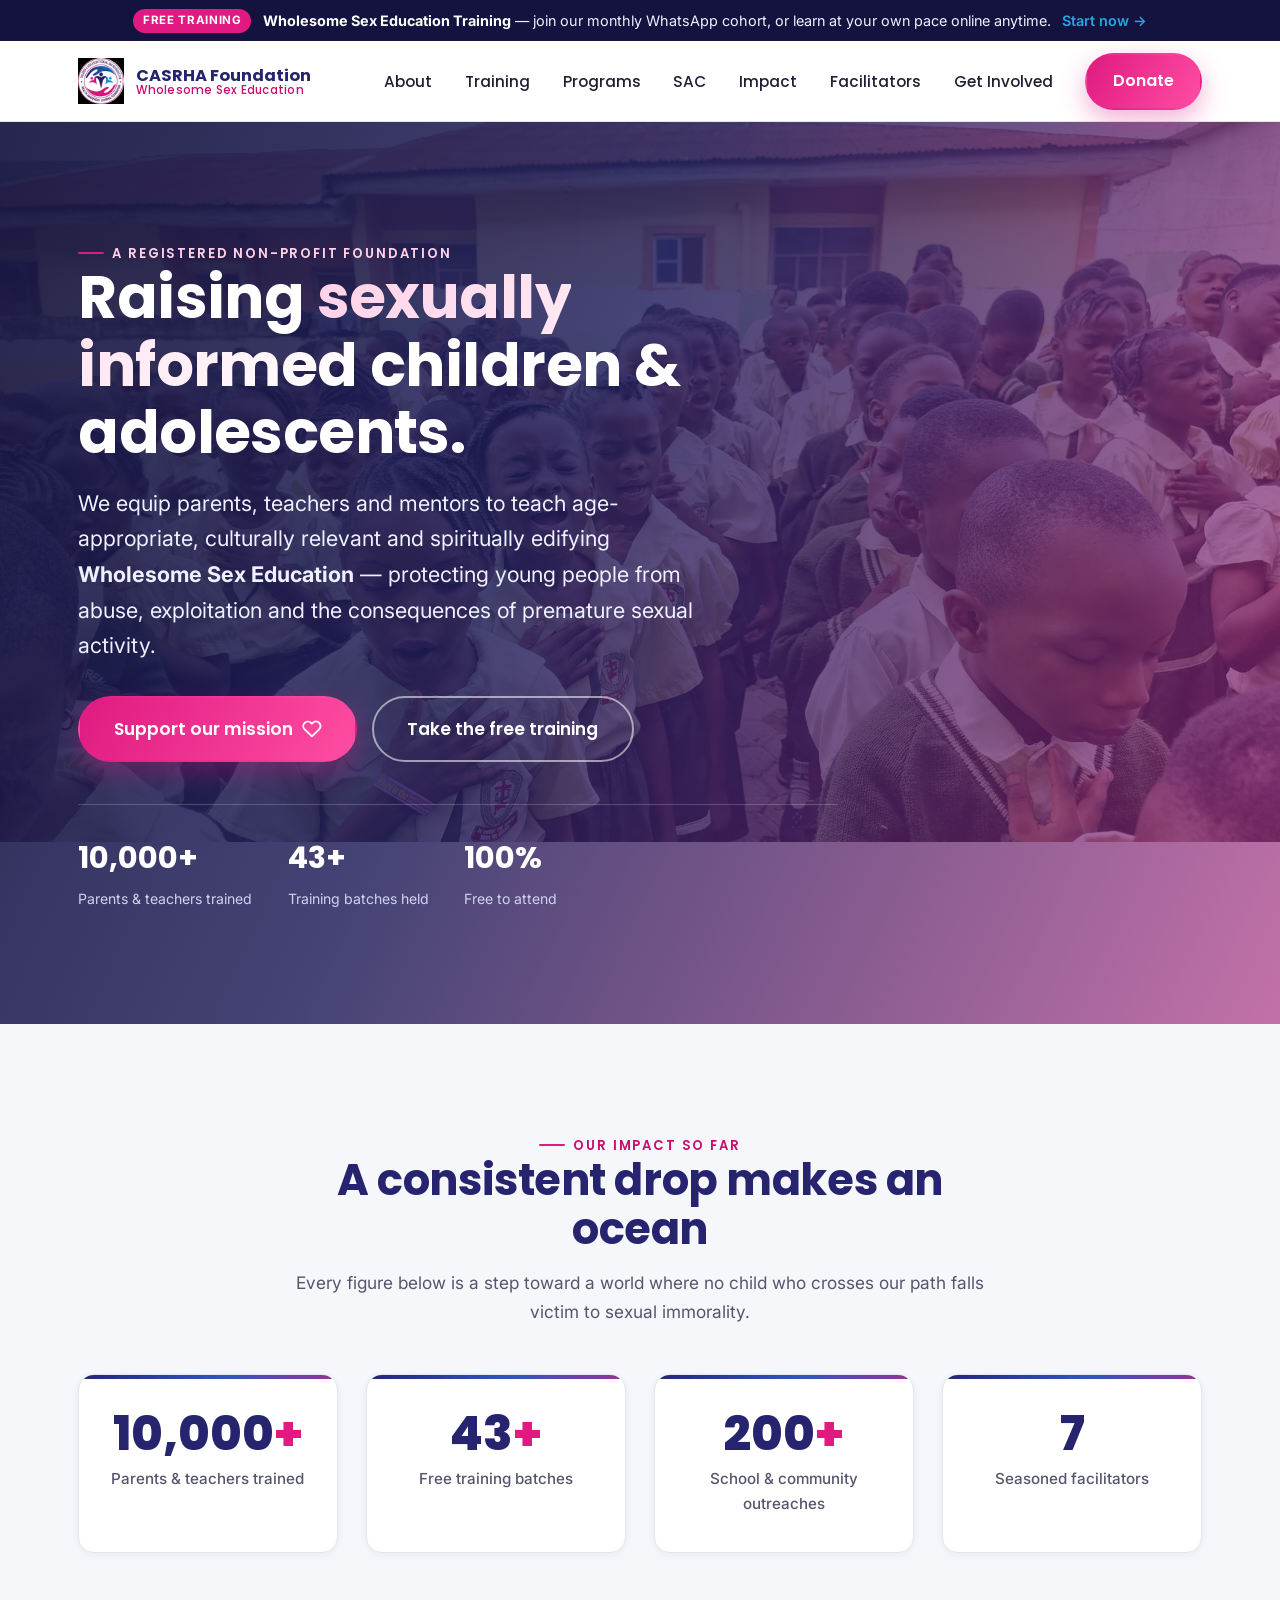
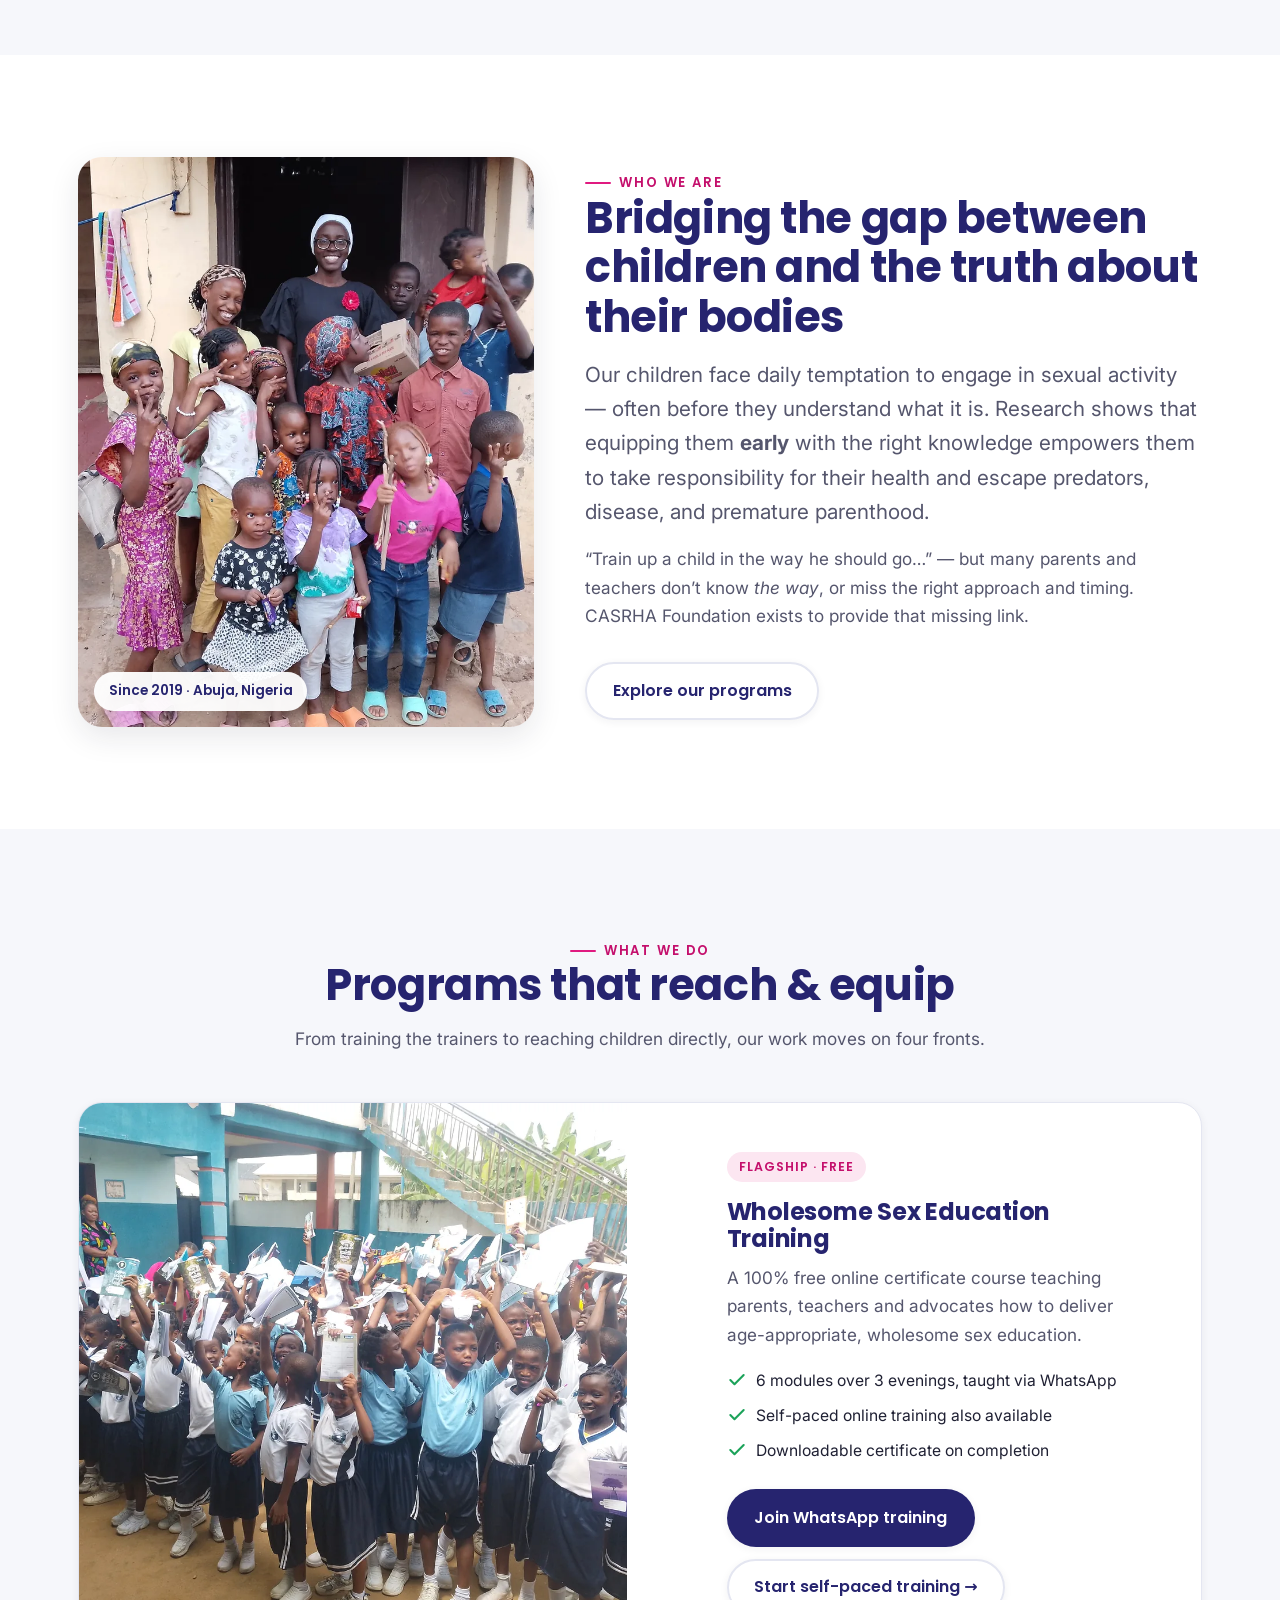
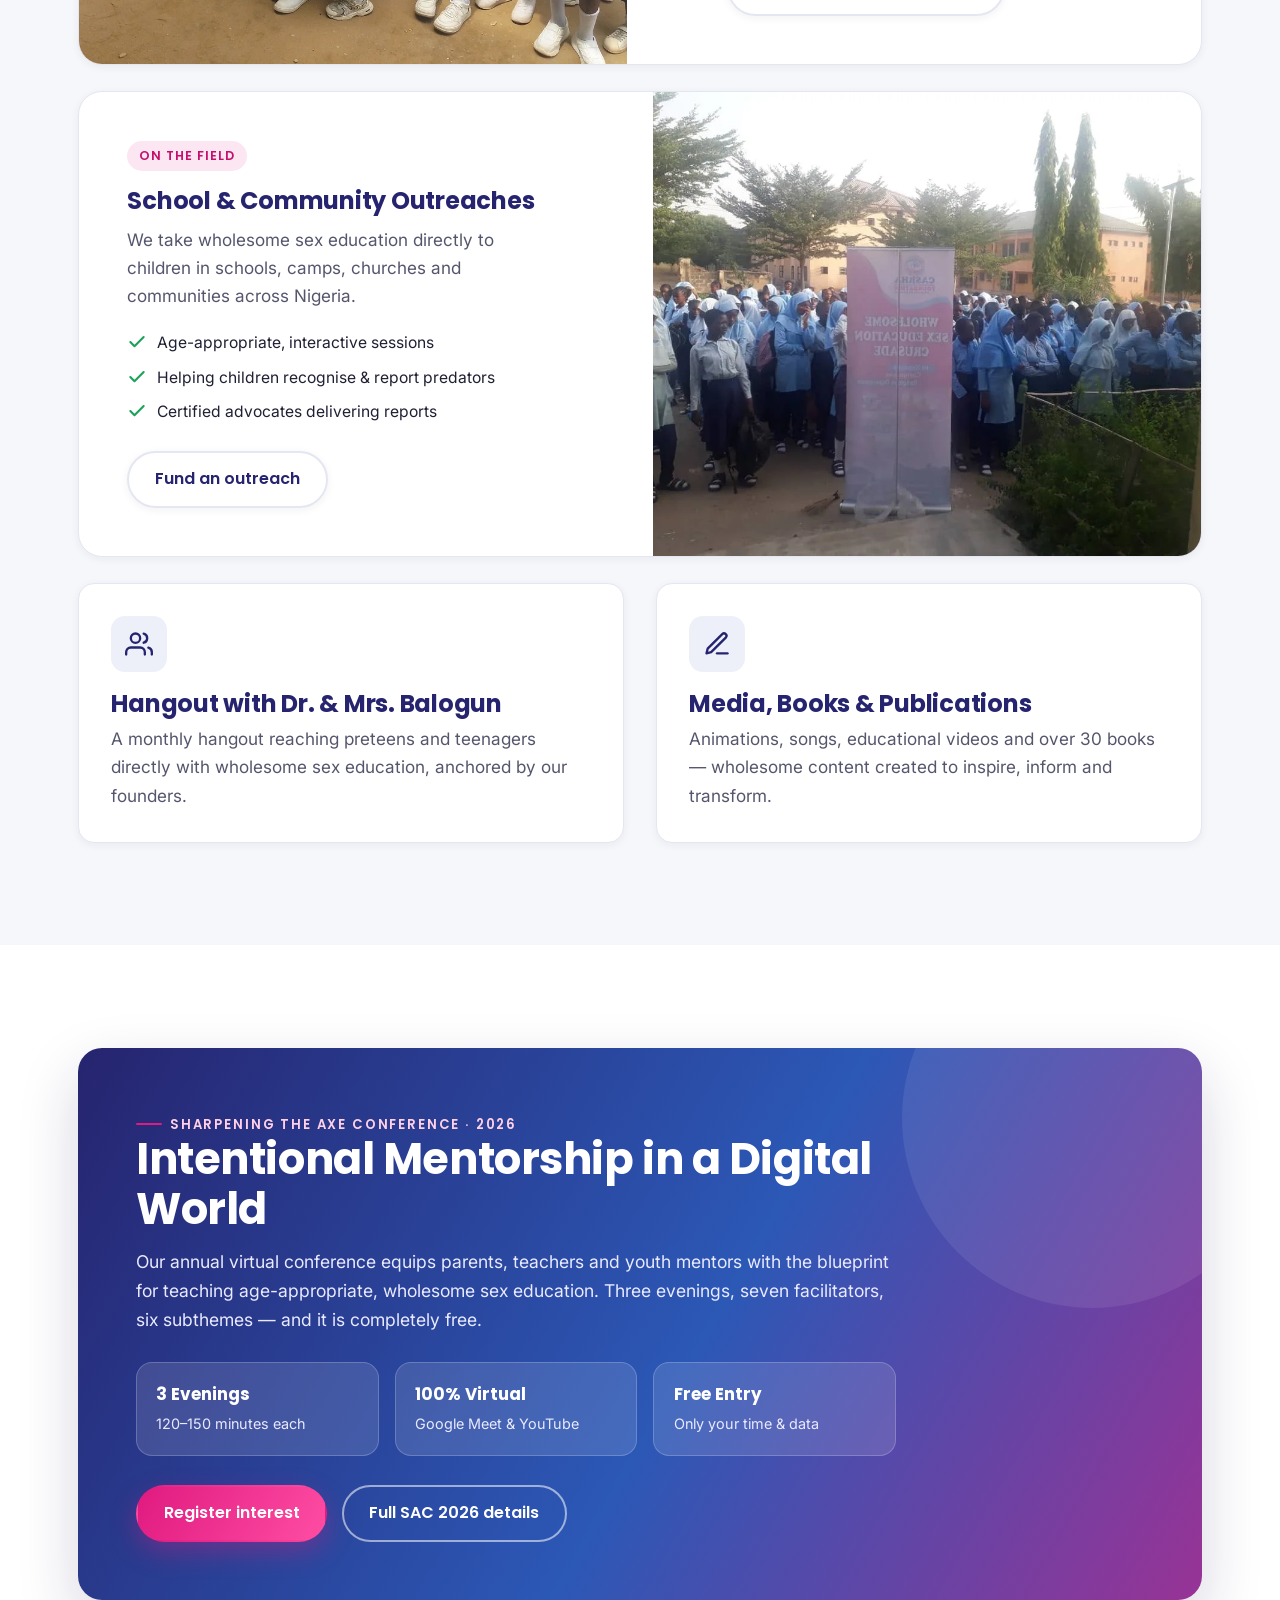
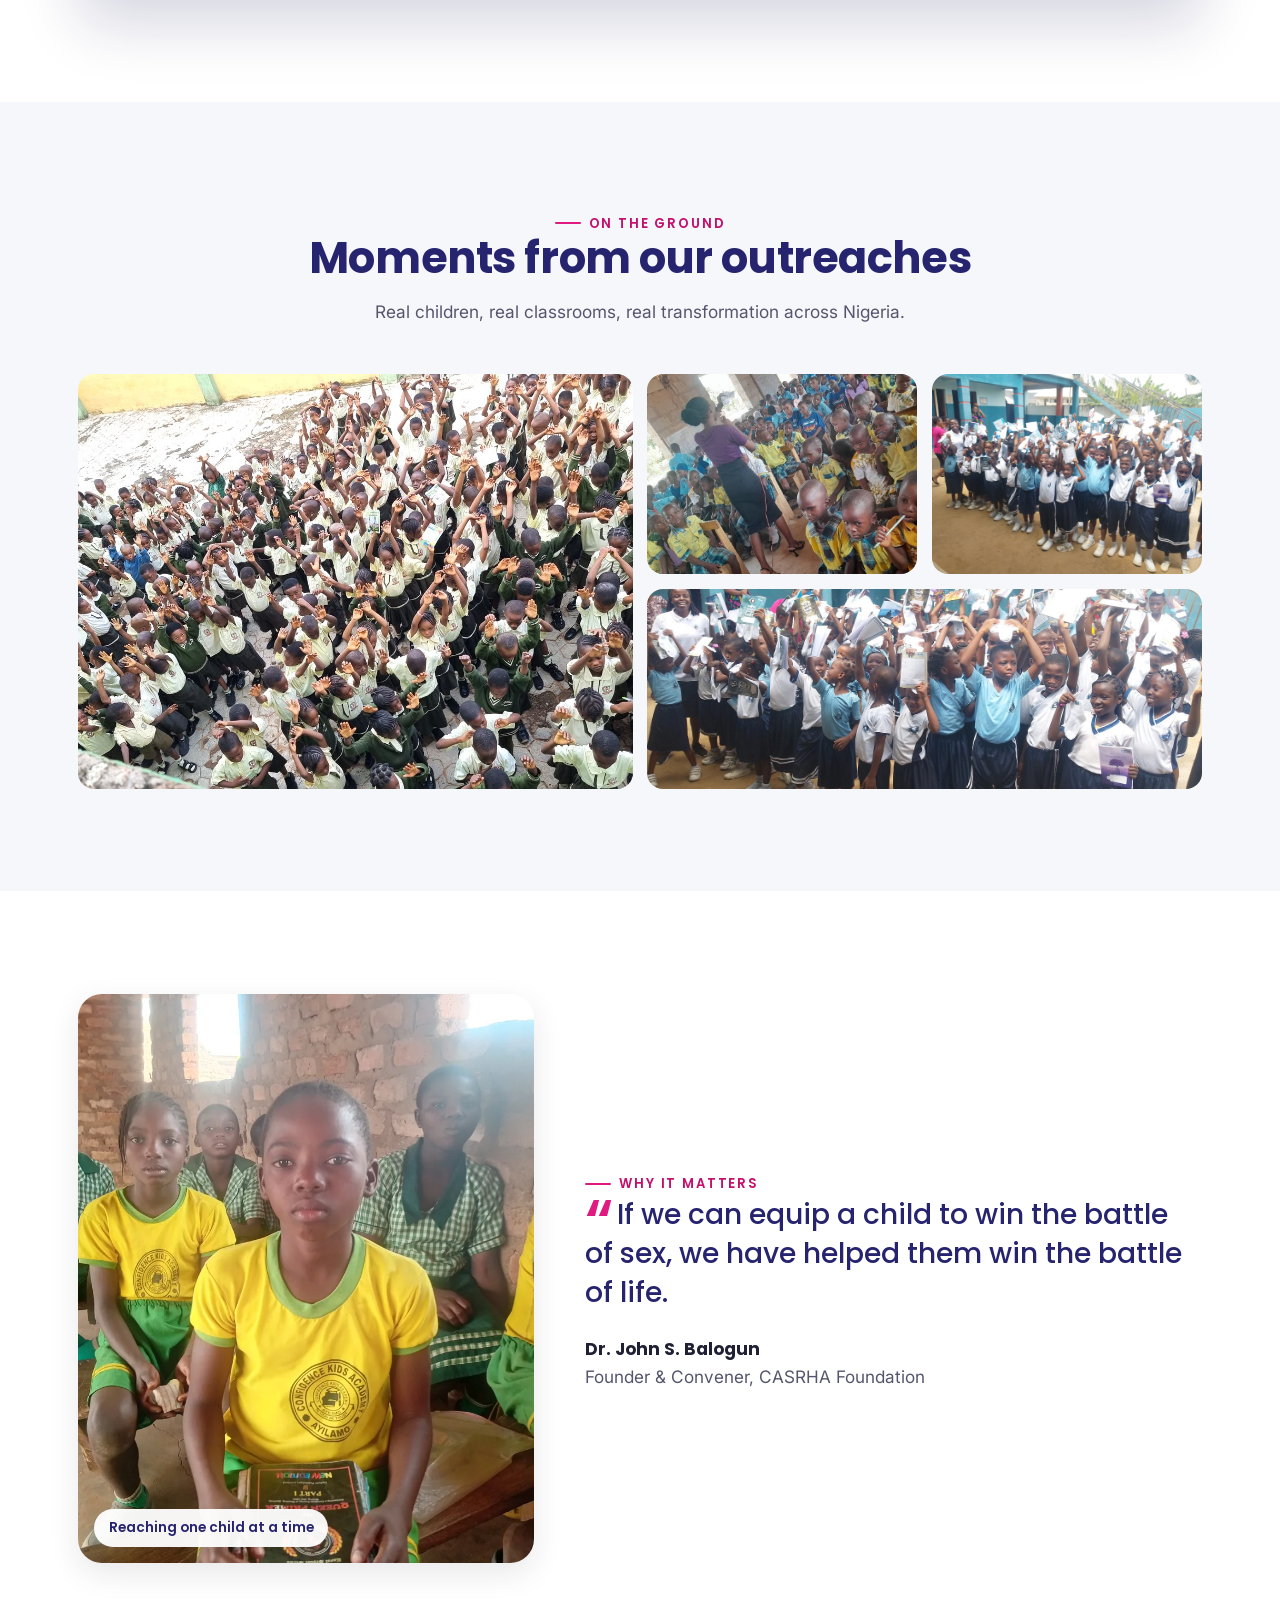
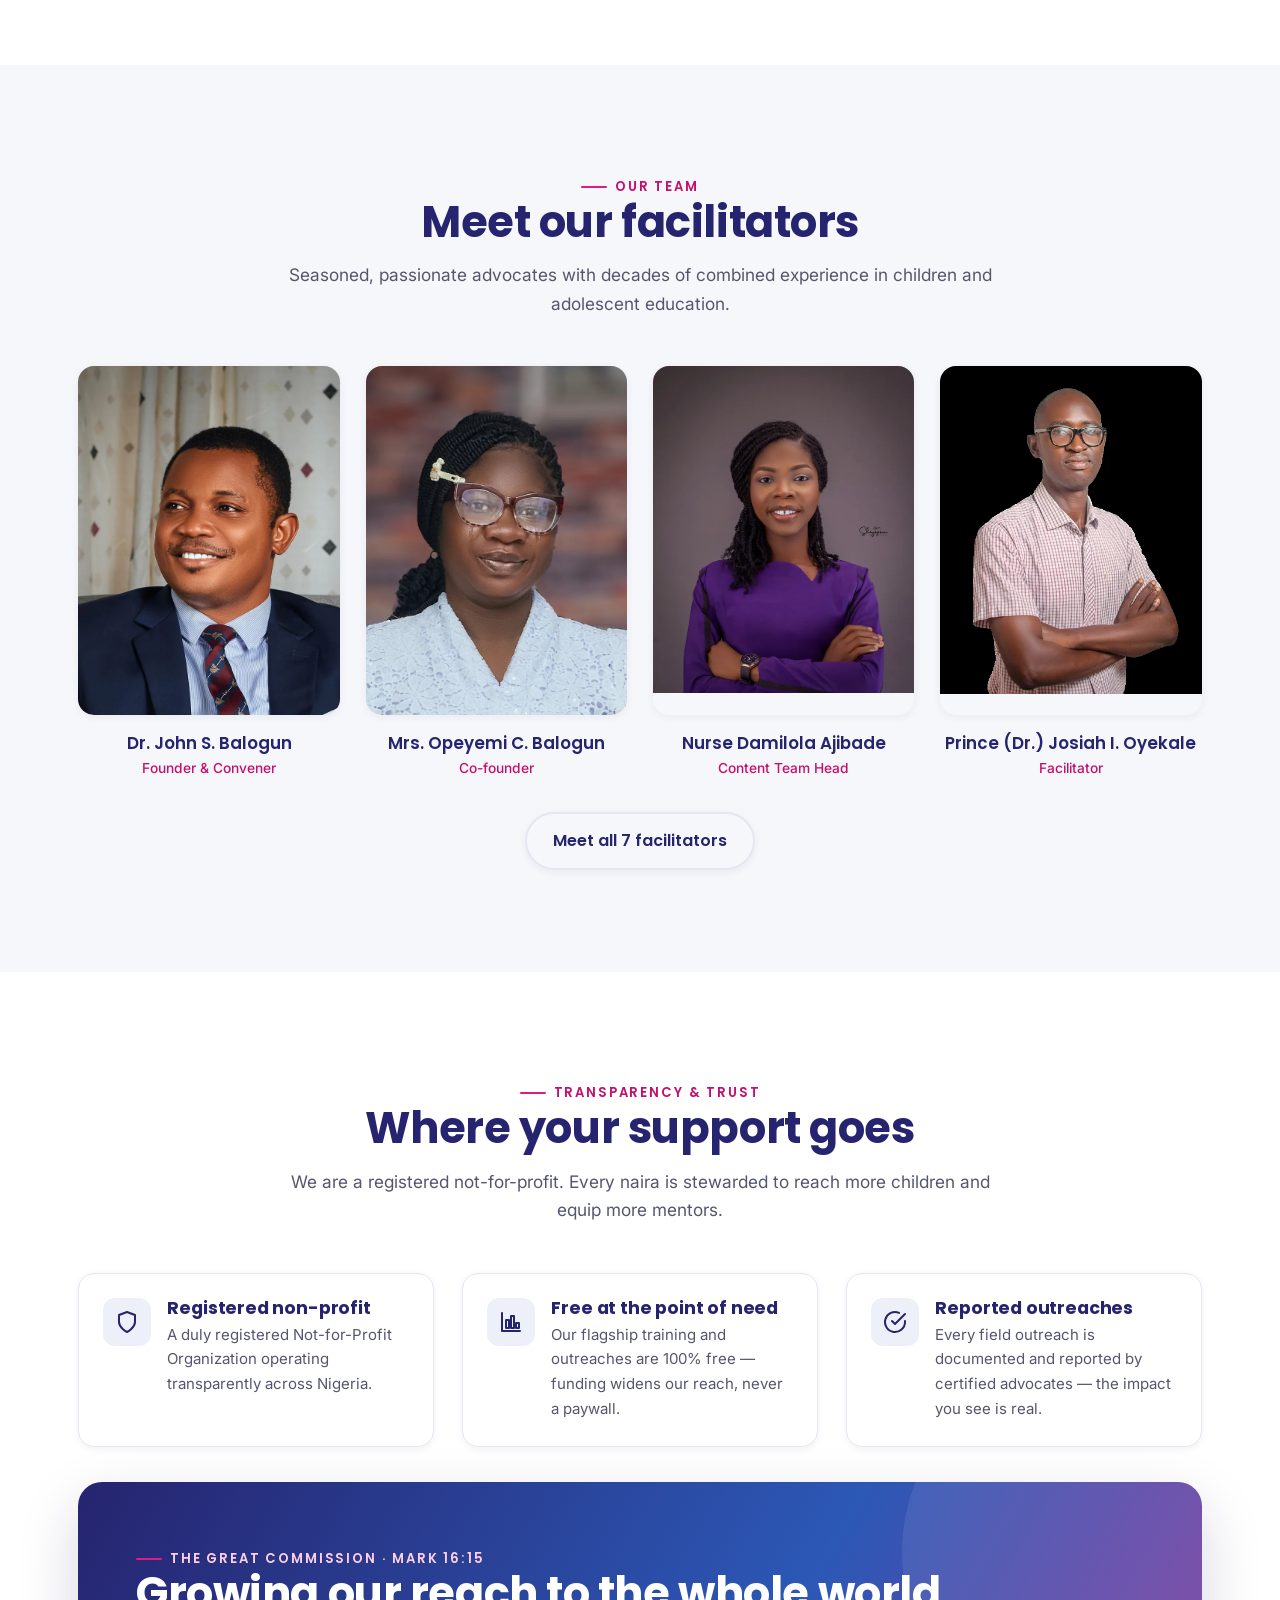
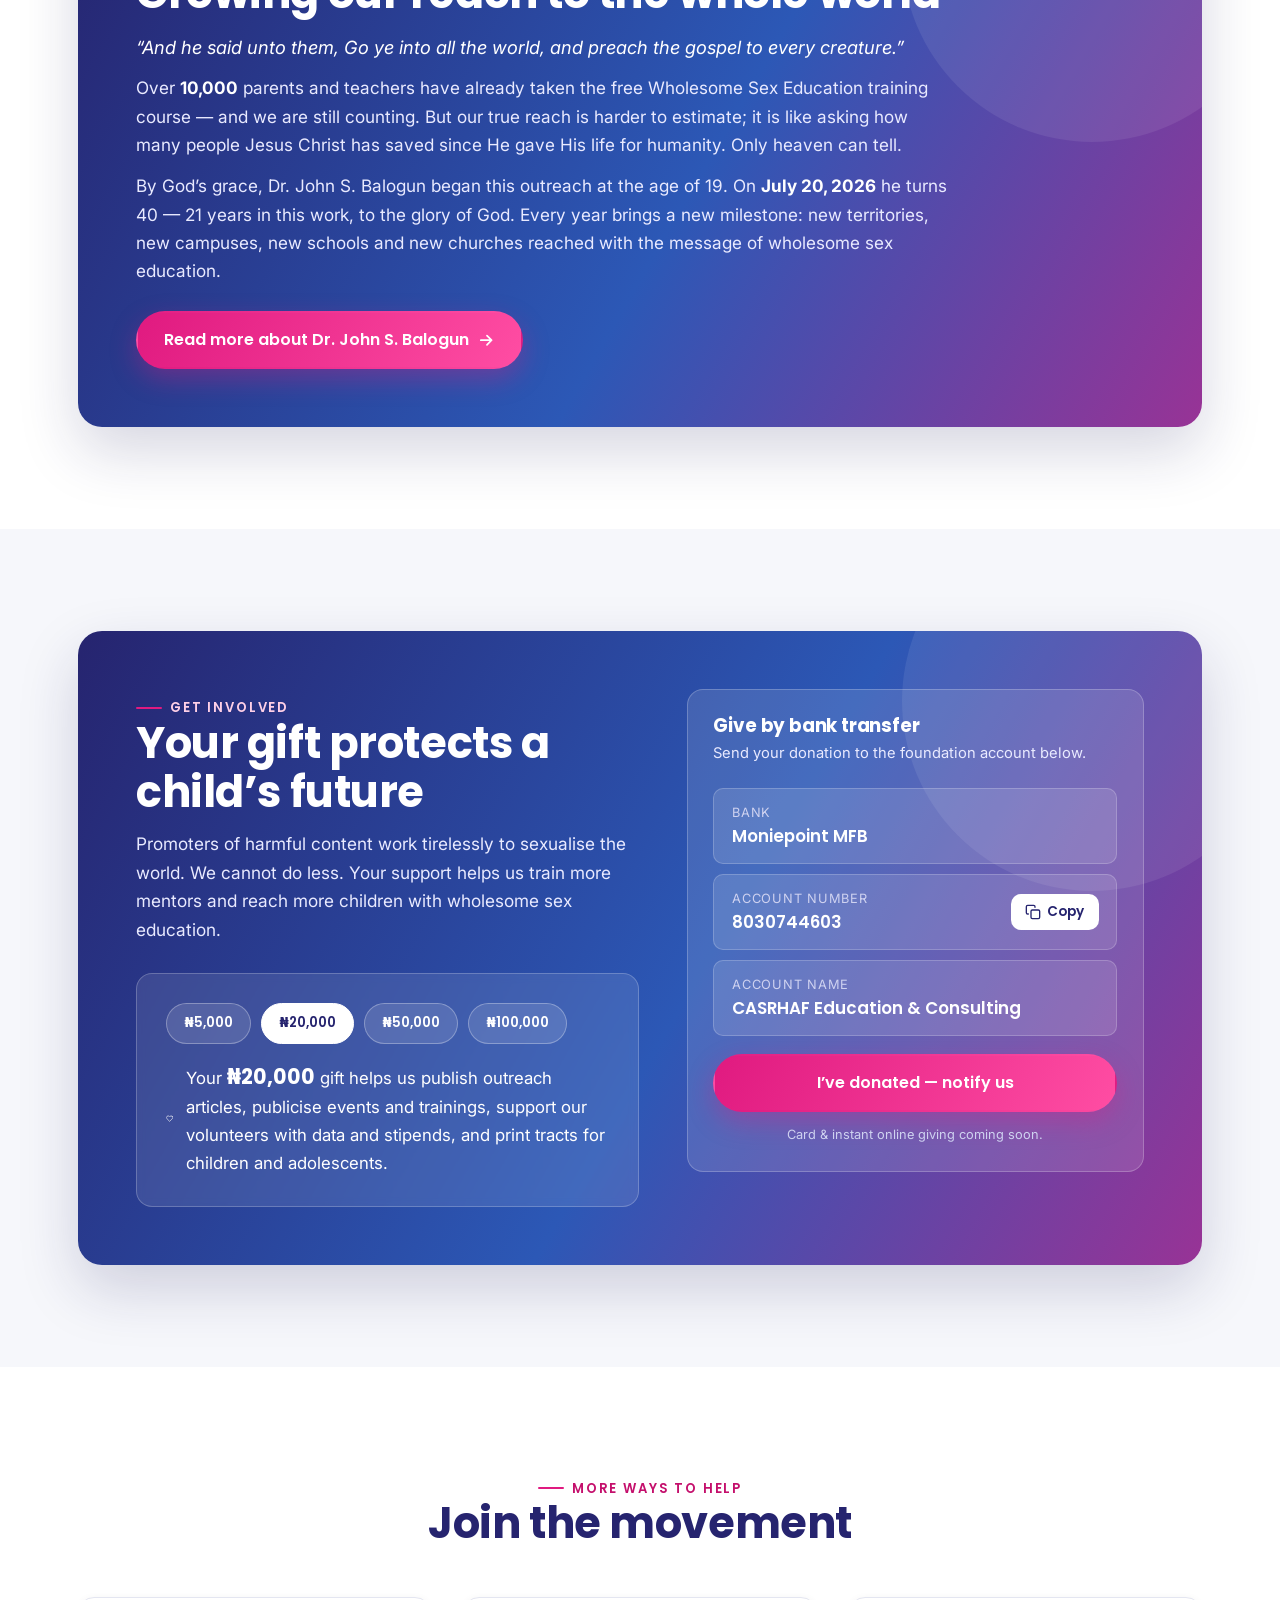
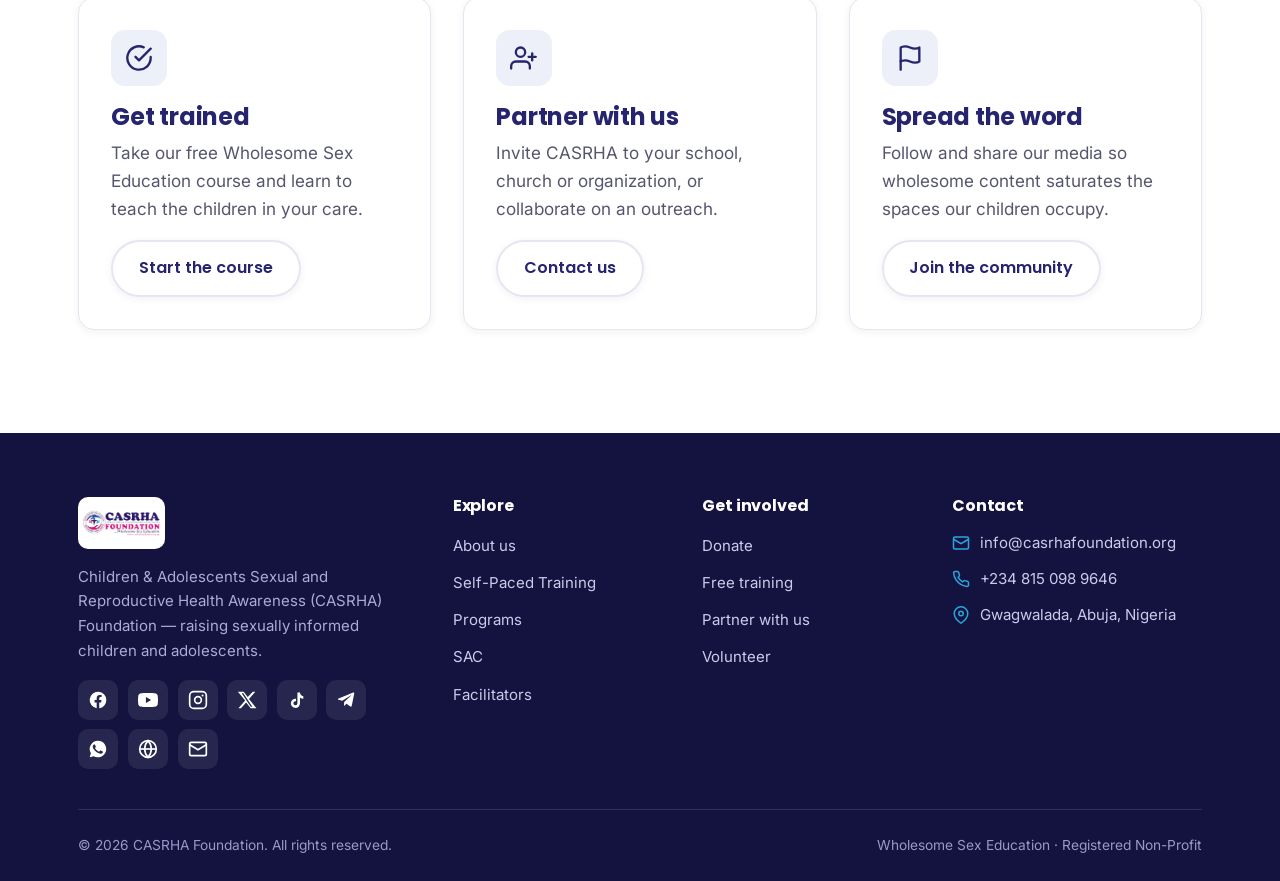
==== commit 1d1dd81e: "Update training batches to 43+ and anchor #team to founders spotlight - 43+ free training batches on" ====
--- a/index.html
+++ b/index.html
@@ -90,7 +90,7 @@
           </div>
           <div class="hero__trust">
             <div class="hero__trust-item"><strong>10,000+</strong><span>Parents &amp; teachers trained</span></div>
-            <div class="hero__trust-item"><strong>34+</strong><span>Training batches held</span></div>
+            <div class="hero__trust-item"><strong>43+</strong><span>Training batches held</span></div>
             <div class="hero__trust-item"><strong>100%</strong><span>Free to attend</span></div>
           </div>
         </div>
@@ -111,7 +111,7 @@
             <div class="stat__label">Parents &amp; teachers trained</div>
           </div>
           <div class="stat reveal" data-delay="1">
-            <div class="stat__num"><span data-count="34">0</span><span class="suffix">+</span></div>
+            <div class="stat__num"><span data-count="43">0</span><span class="suffix">+</span></div>
             <div class="stat__label">Free training batches</div>
           </div>
           <div class="stat reveal" data-delay="2">
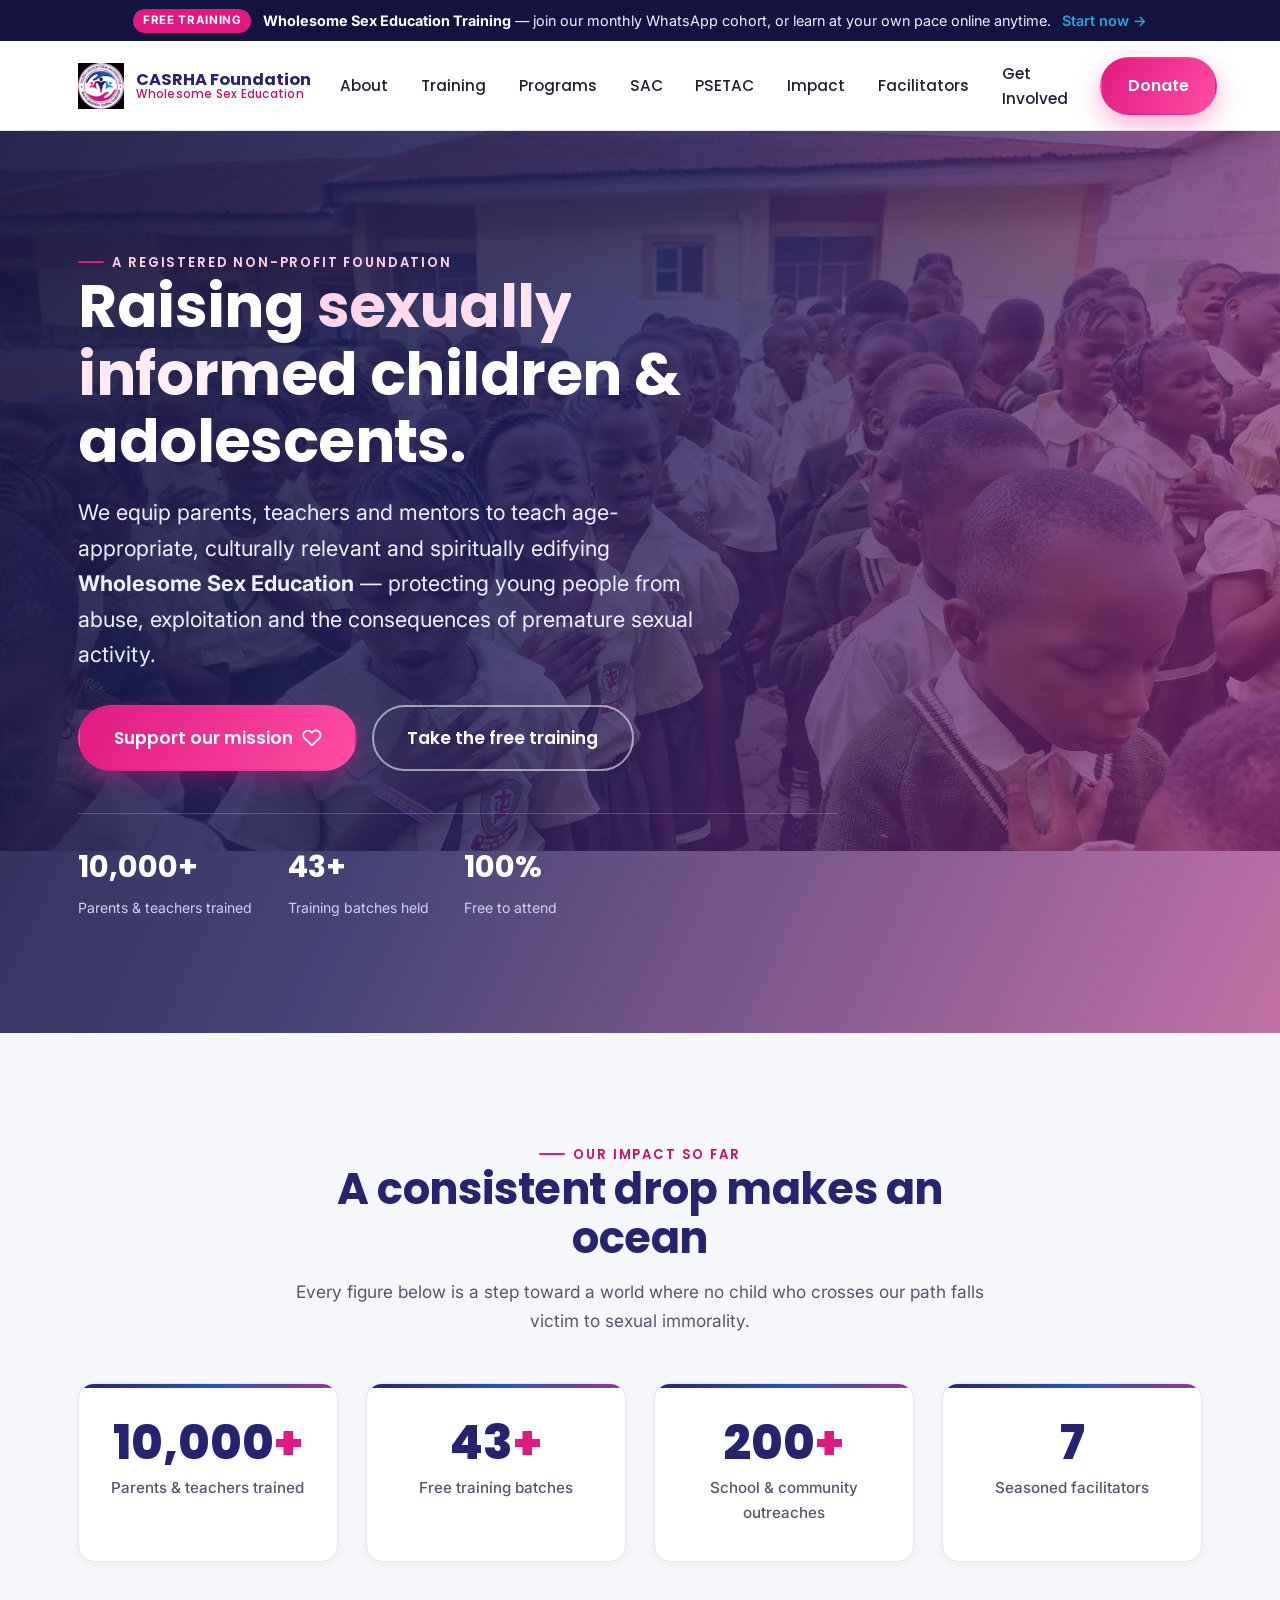
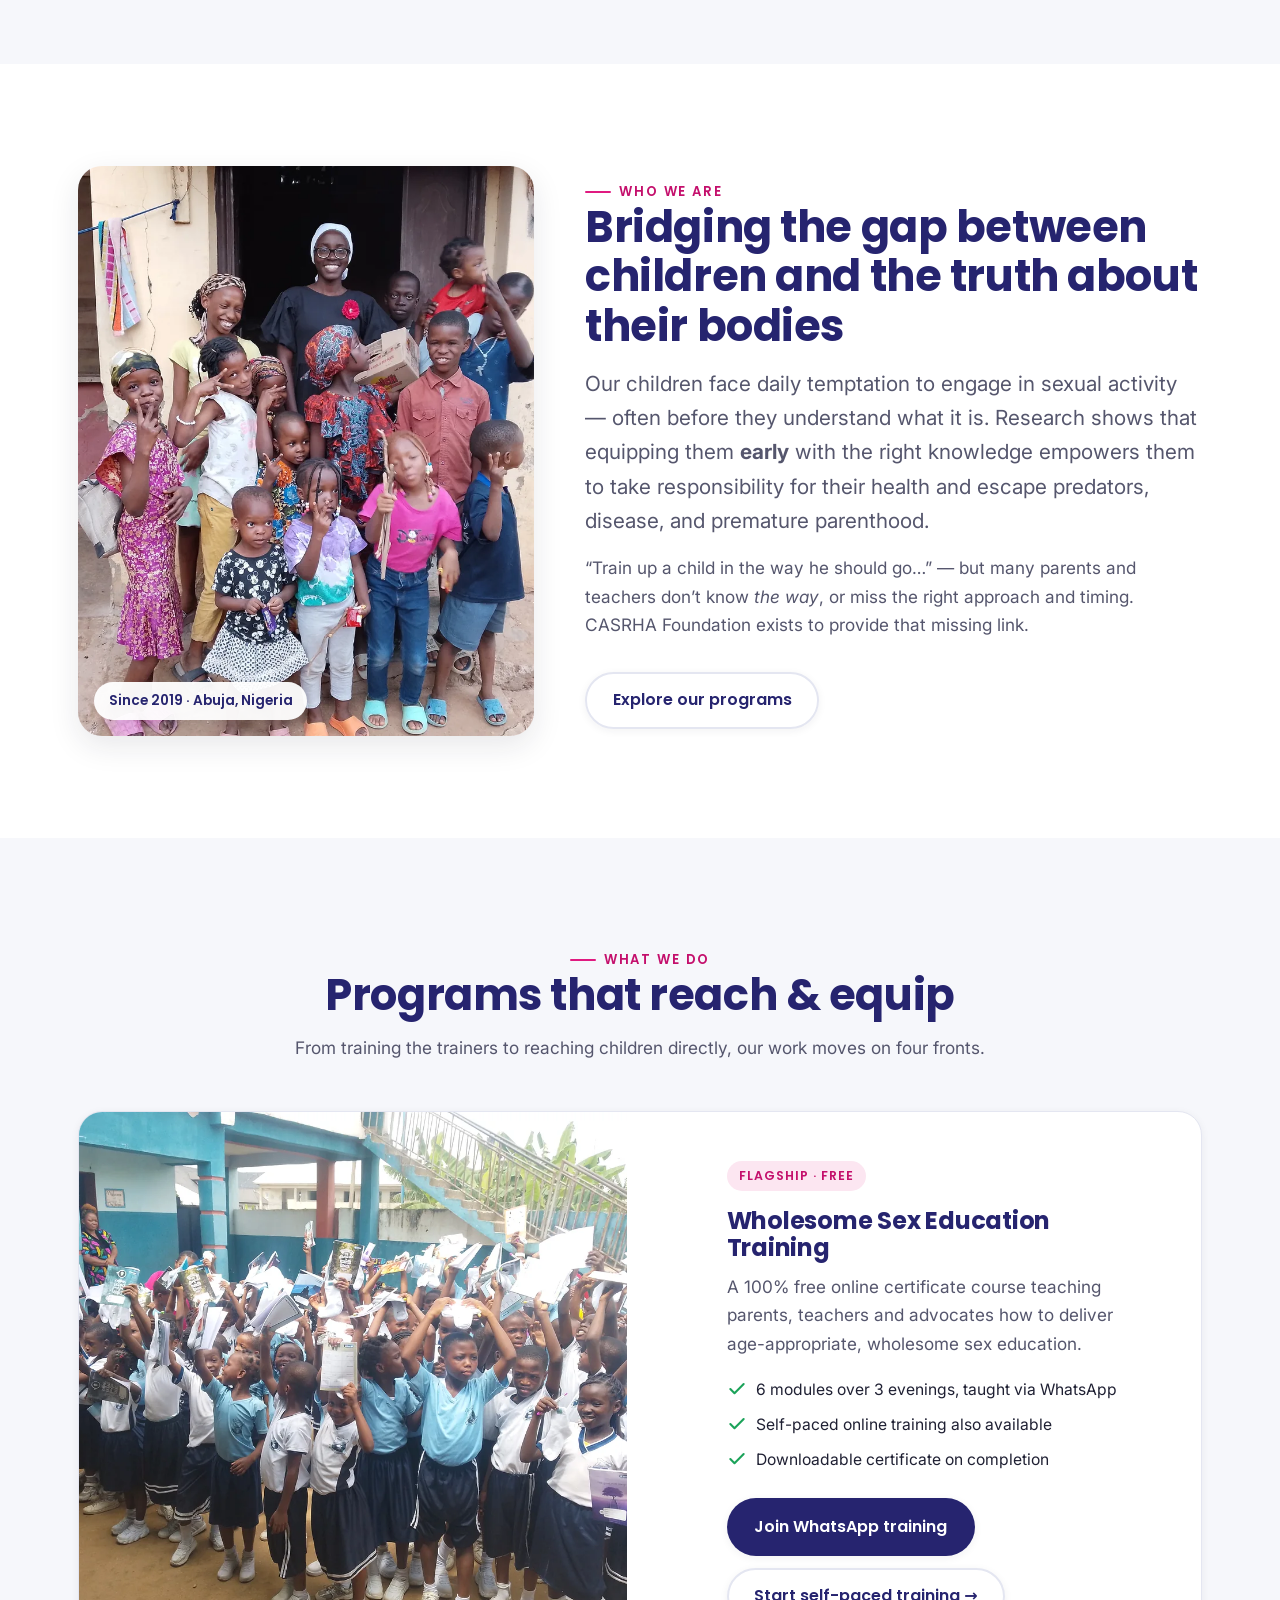
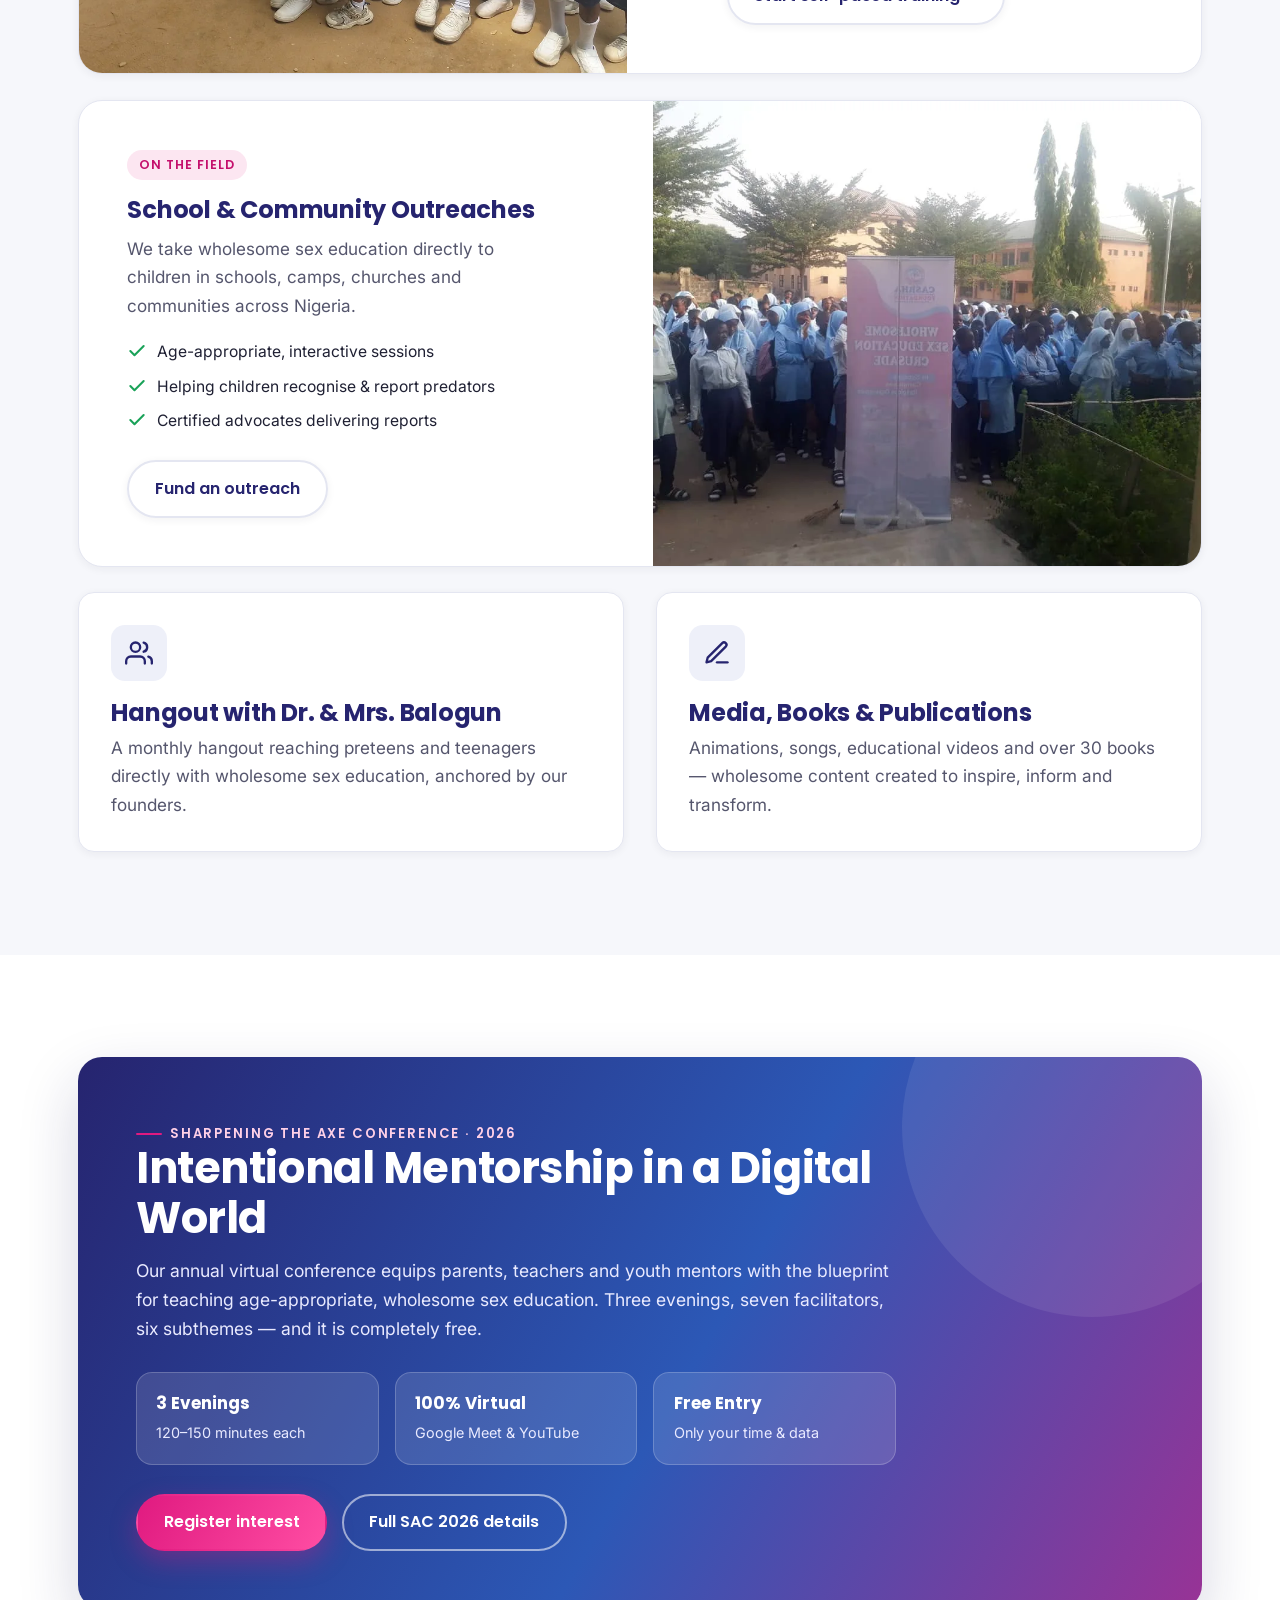
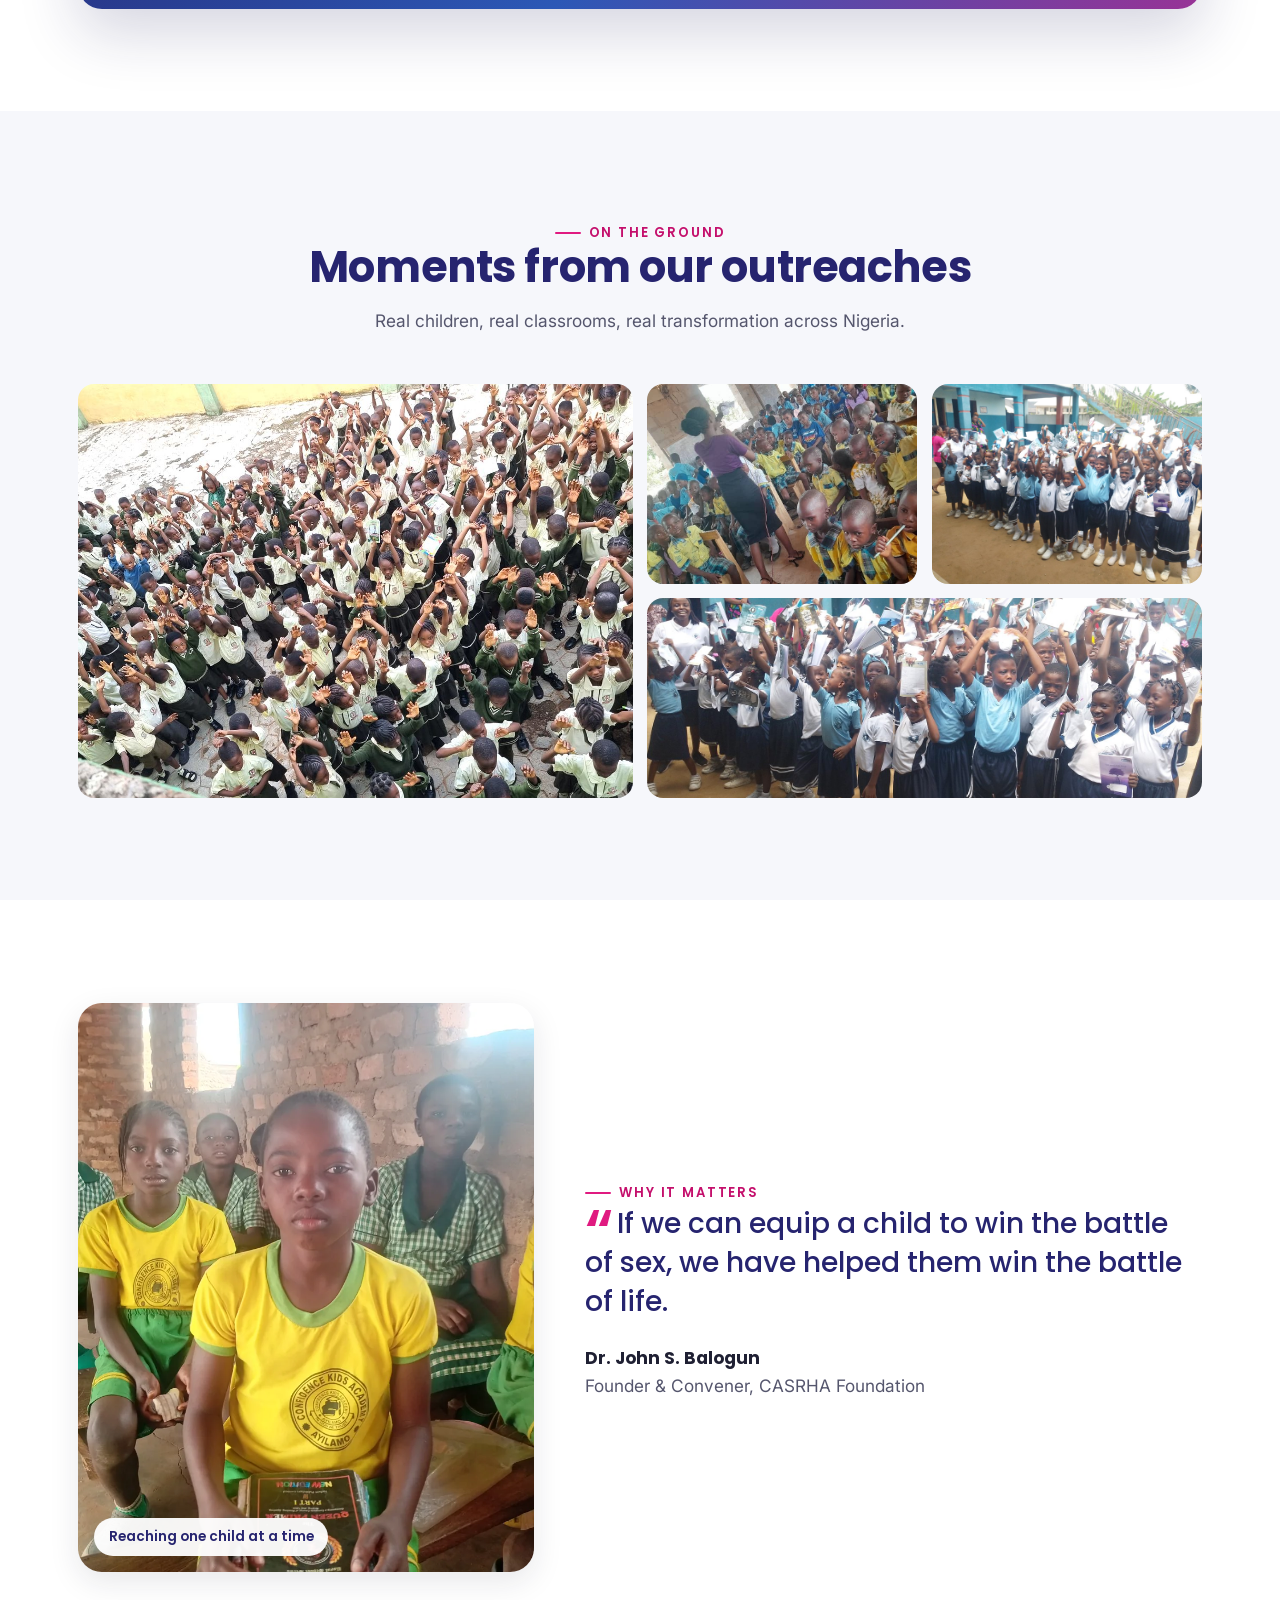
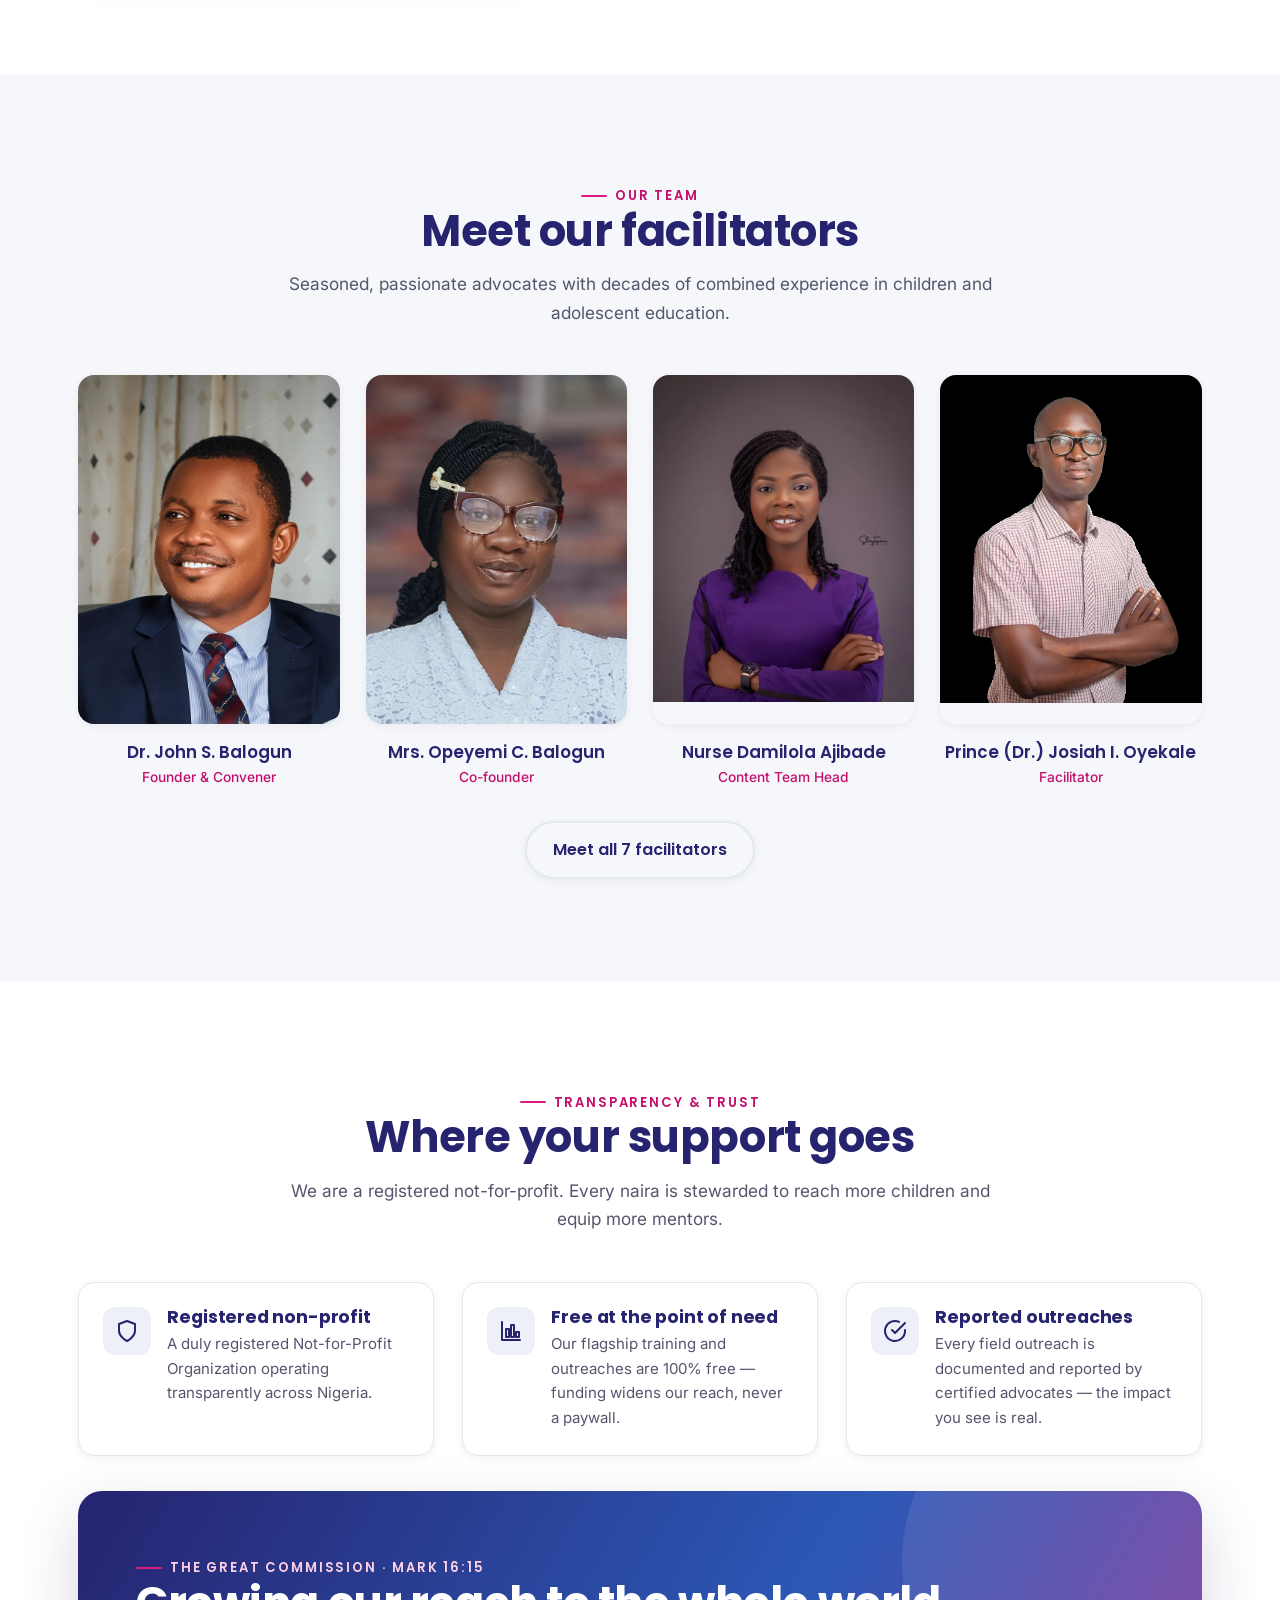
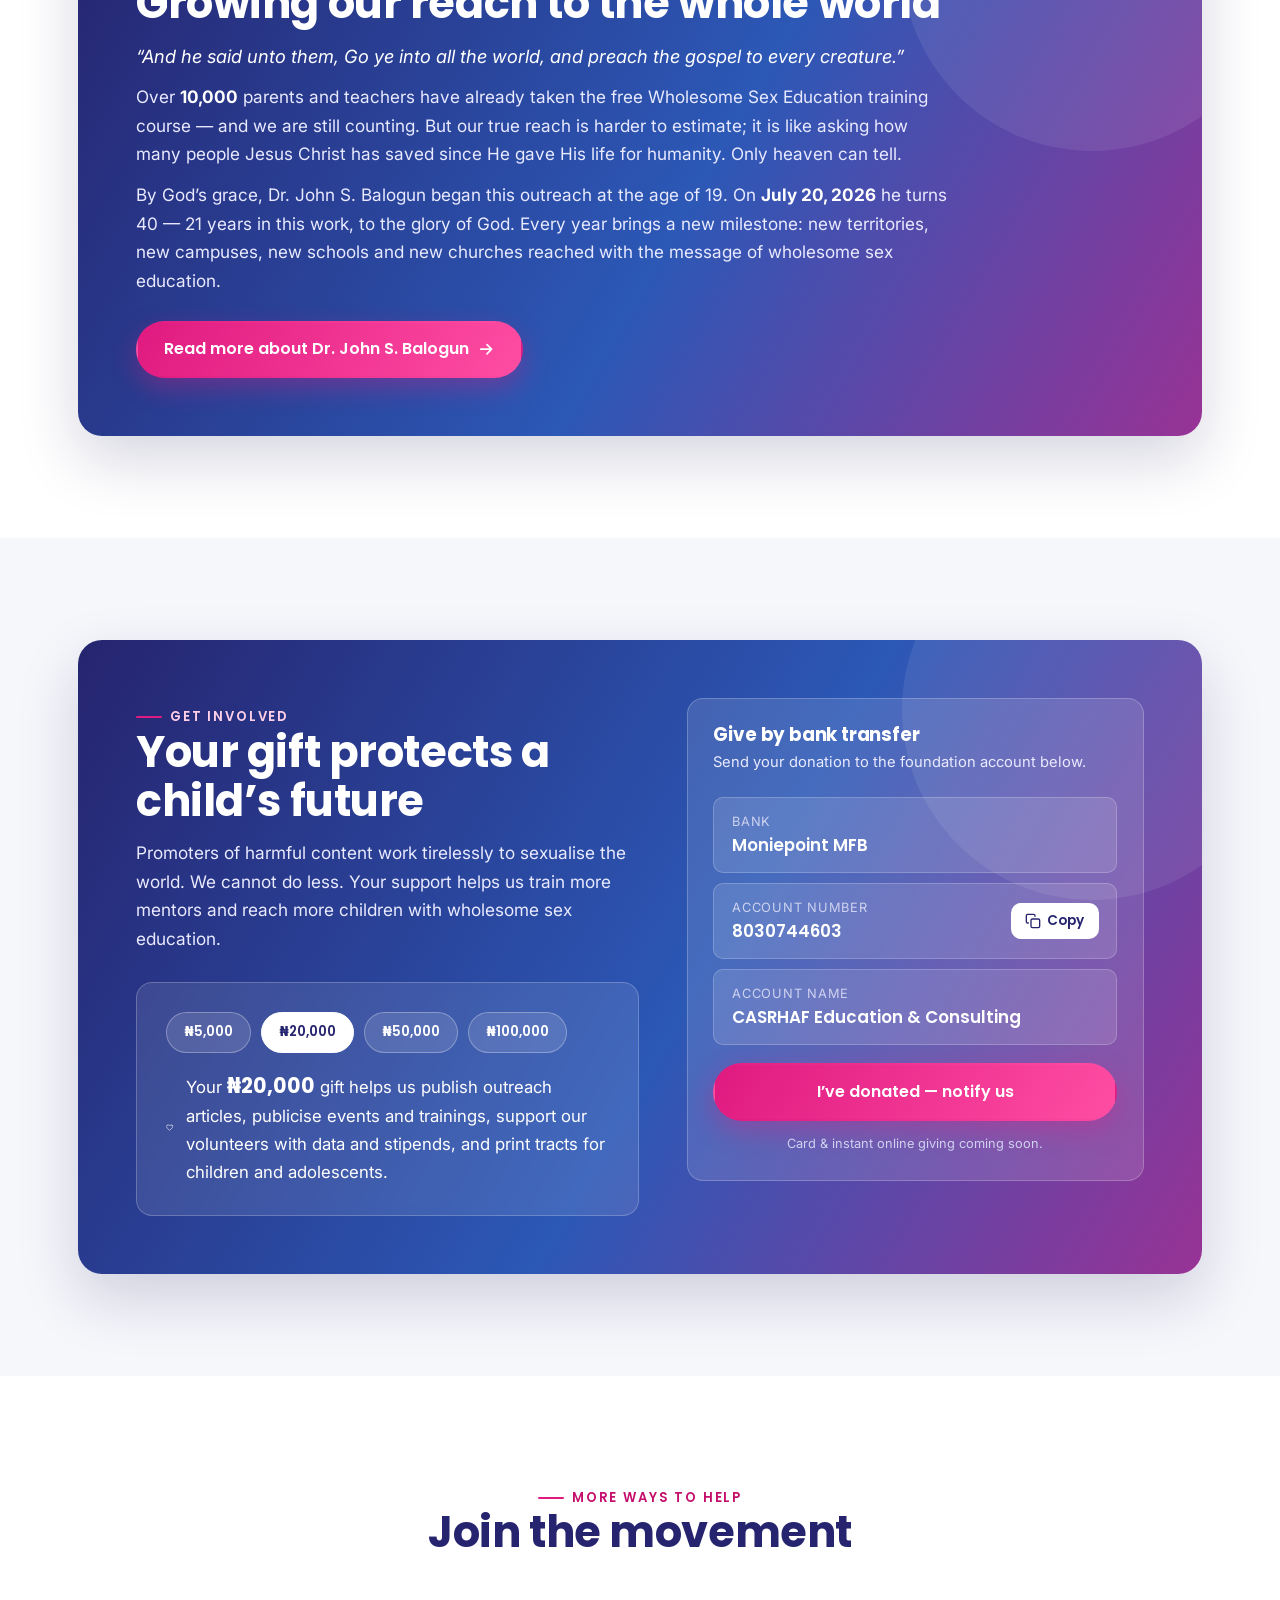
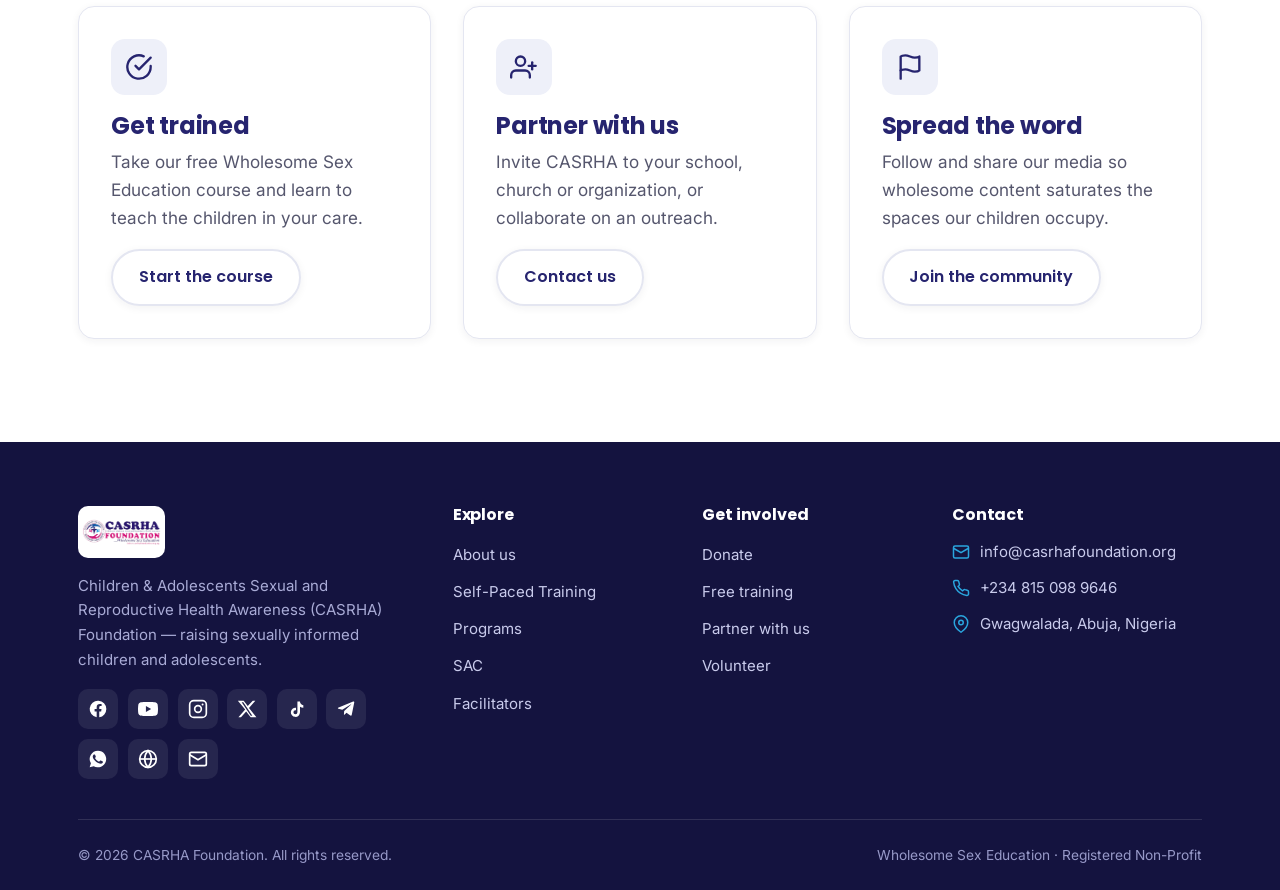
==== commit 8c7f4eb1: "Add files via upload" ====
--- a/index.html
+++ b/index.html
@@ -53,6 +53,7 @@
           <a href="training/index.html">Training</a>
           <a href="#programs">Programs</a>
           <a href="sac.html">SAC</a>
+          <a href="psetac.html">PSETAC</a>
           <a href="#impact">Impact</a>
           <a href="#team">Facilitators</a>
           <a href="#involved">Get Involved</a>
